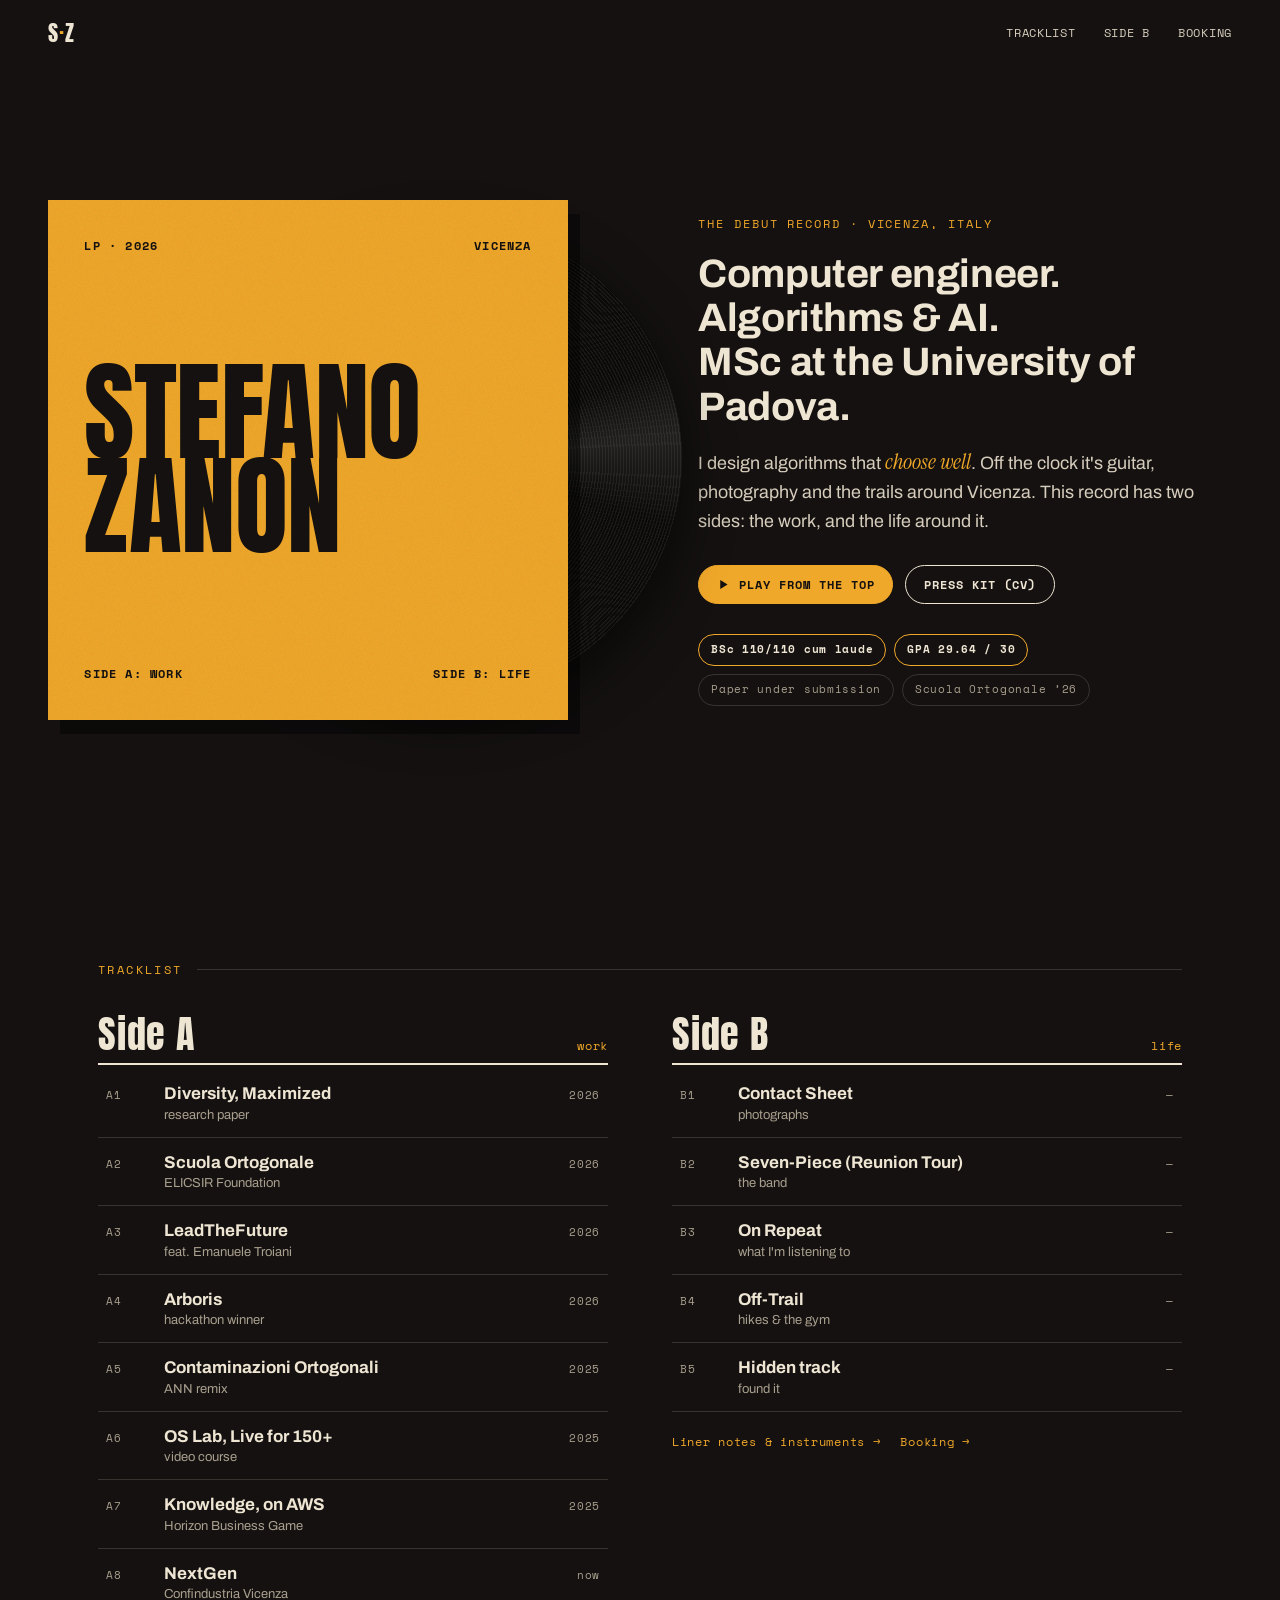
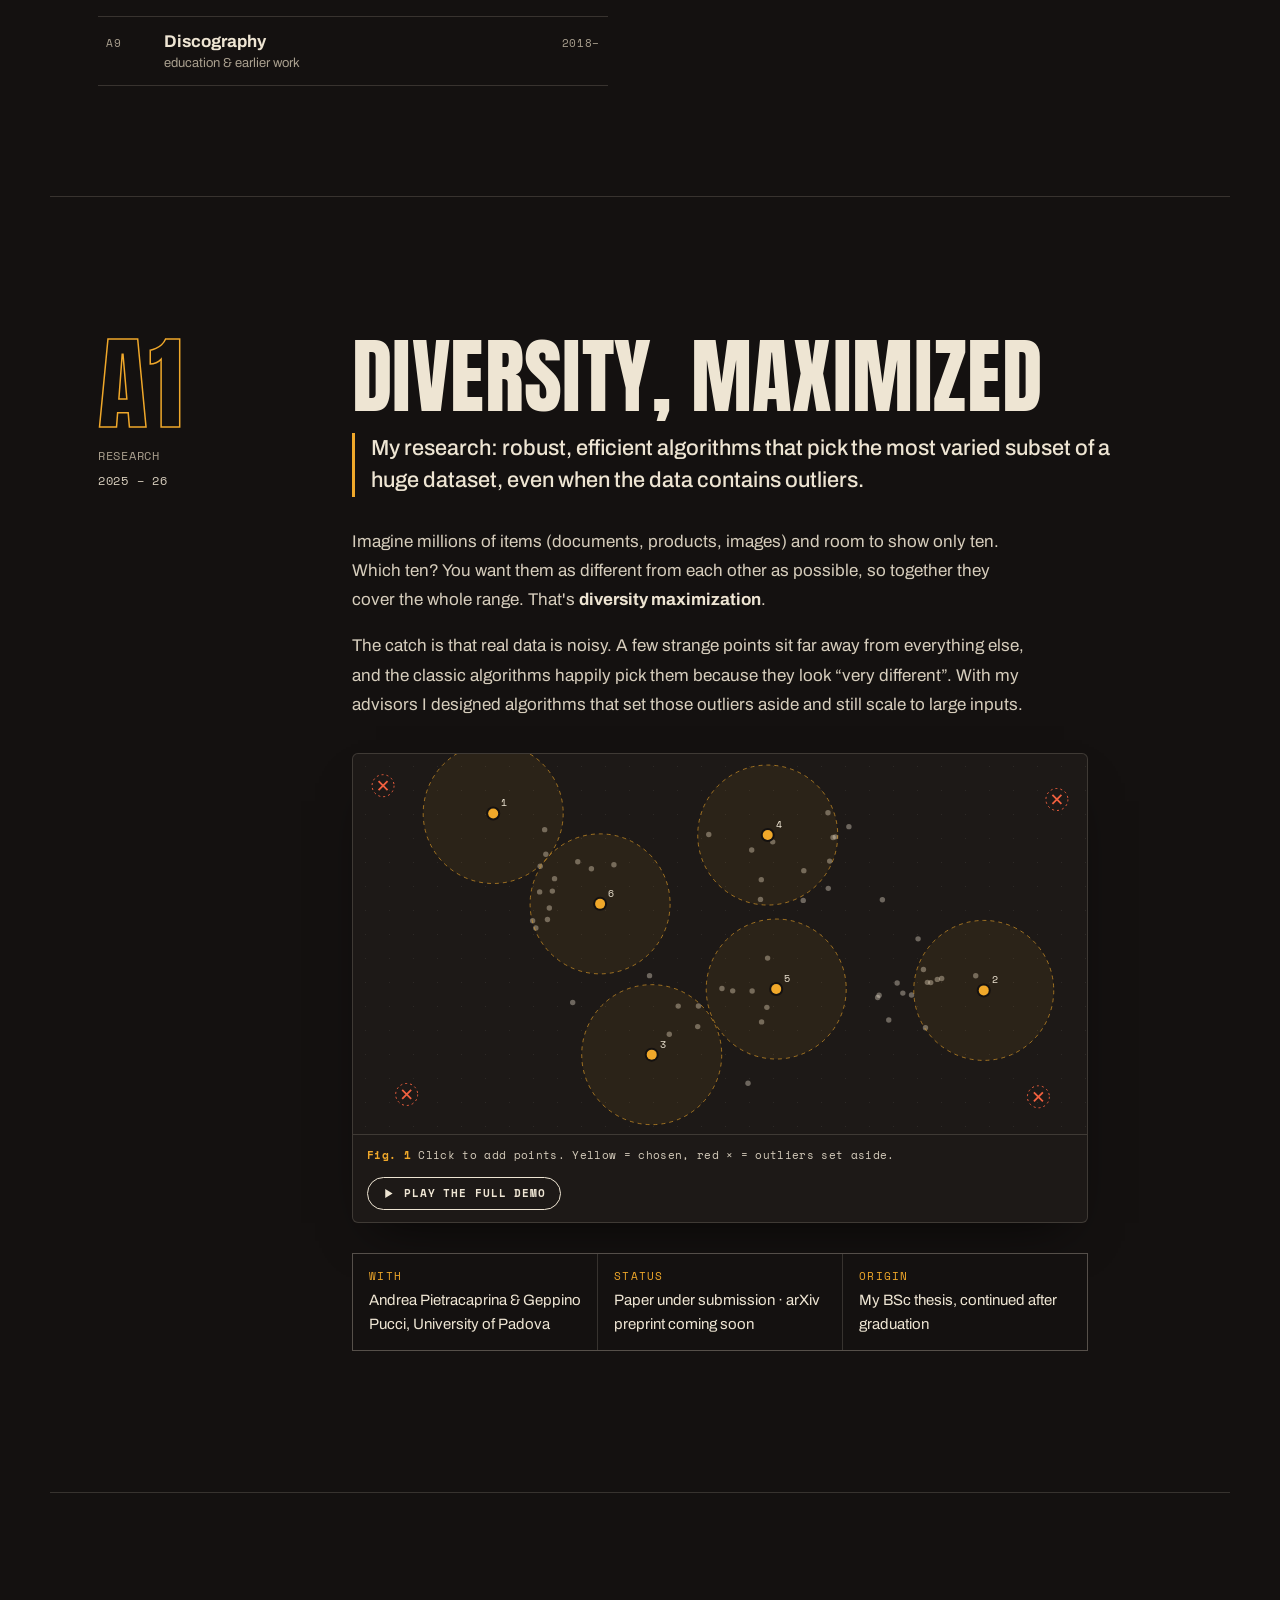
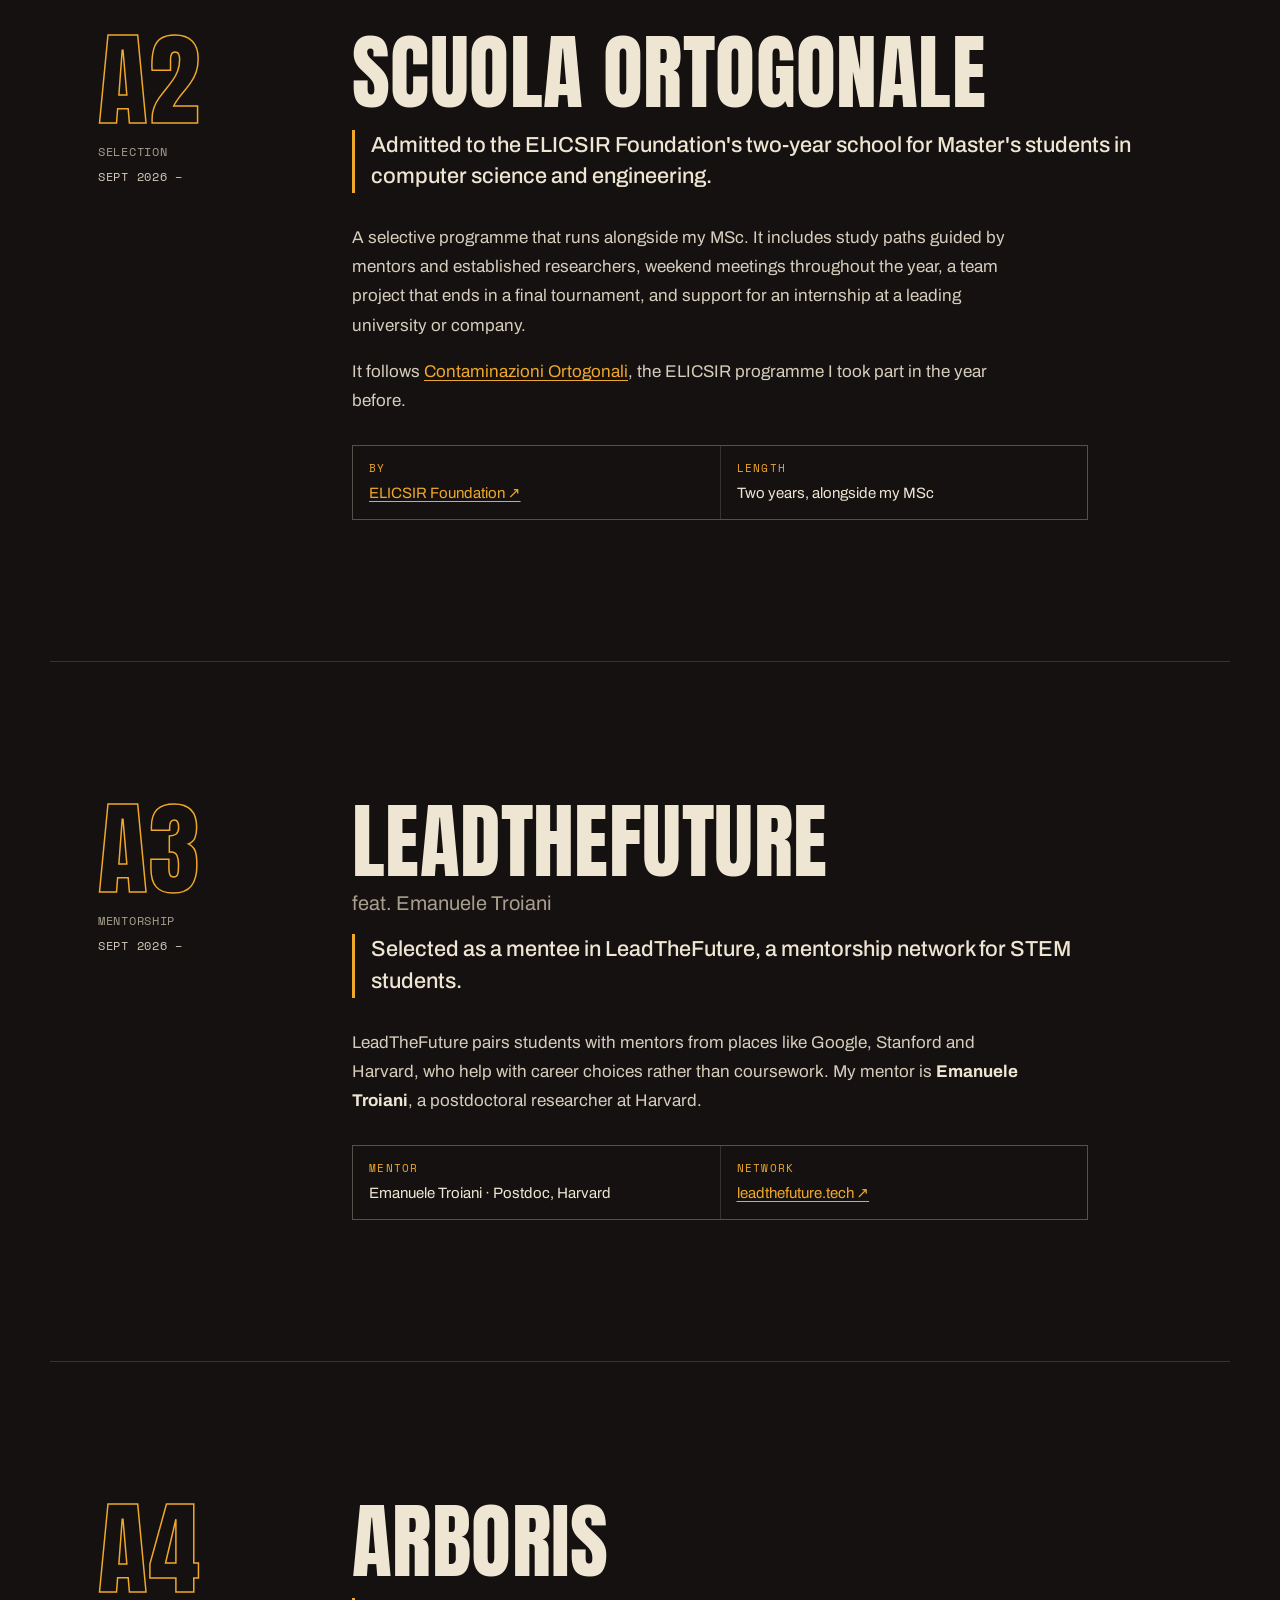
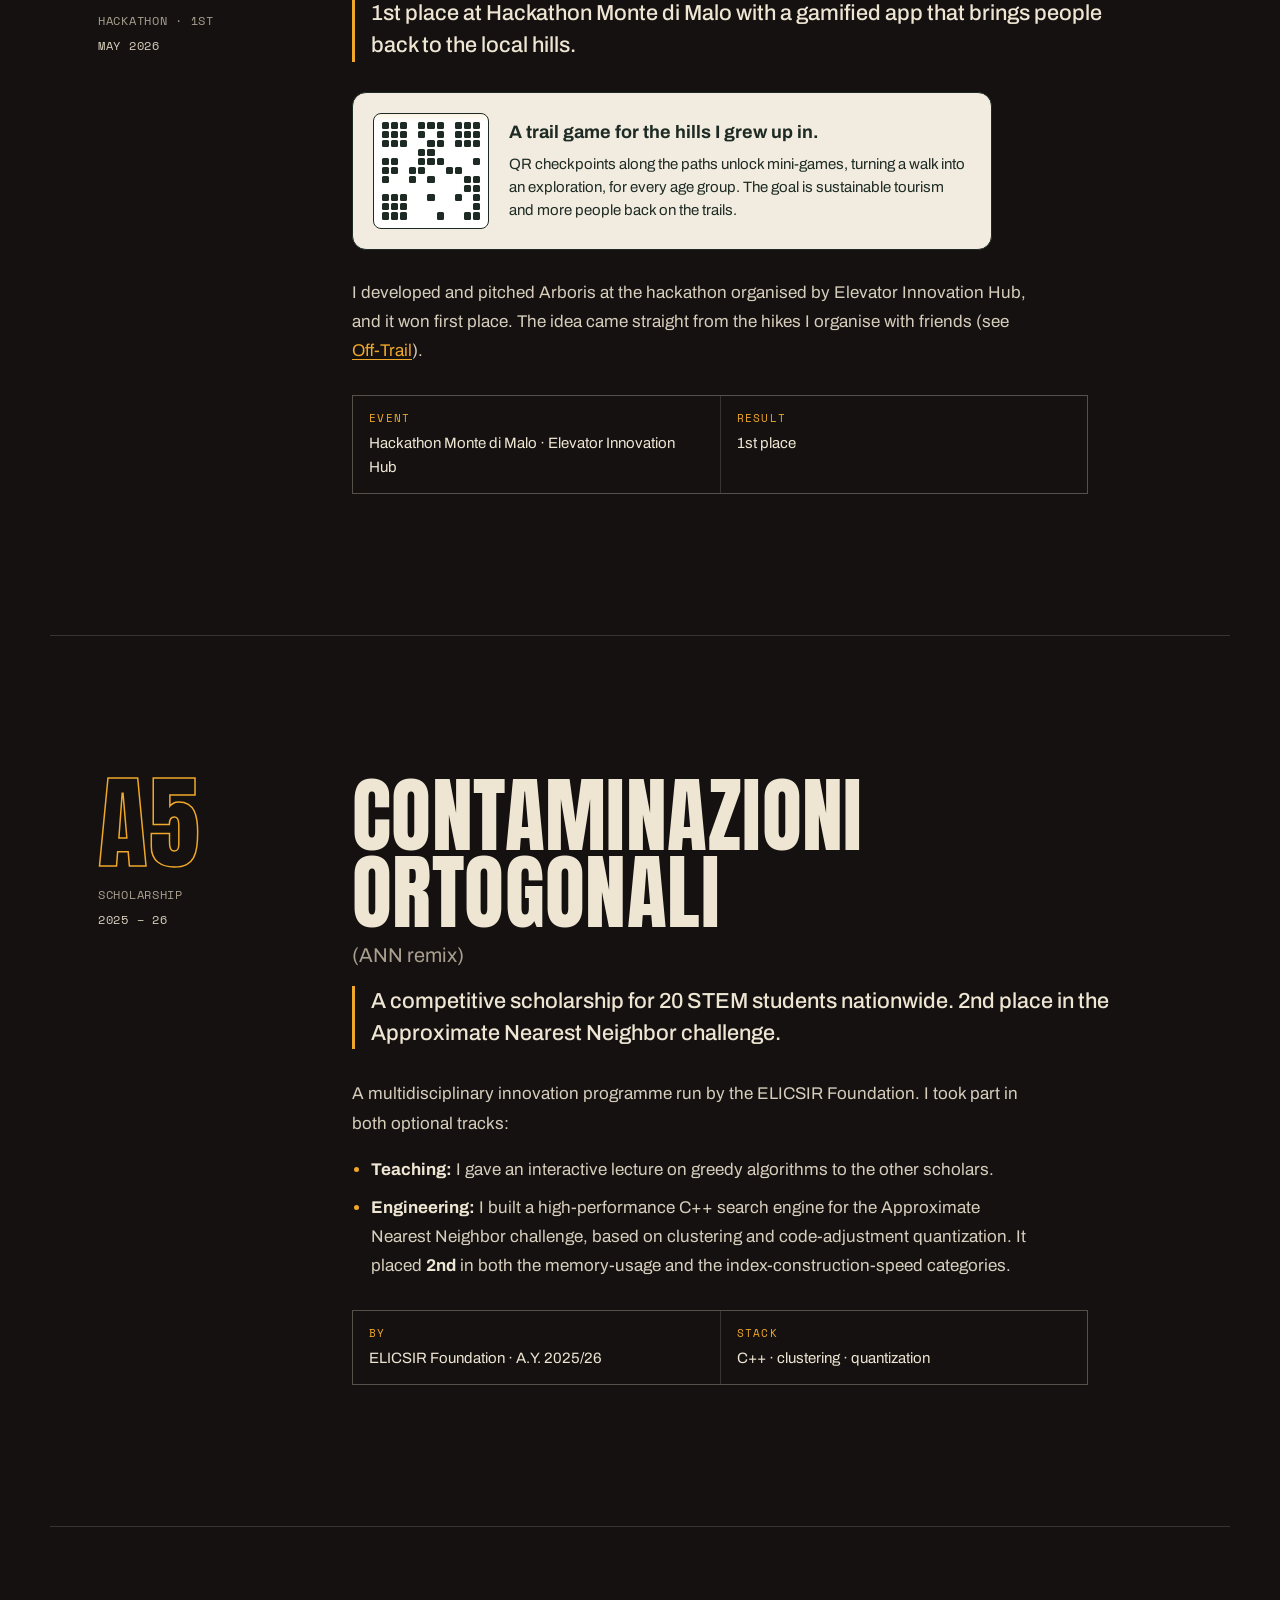
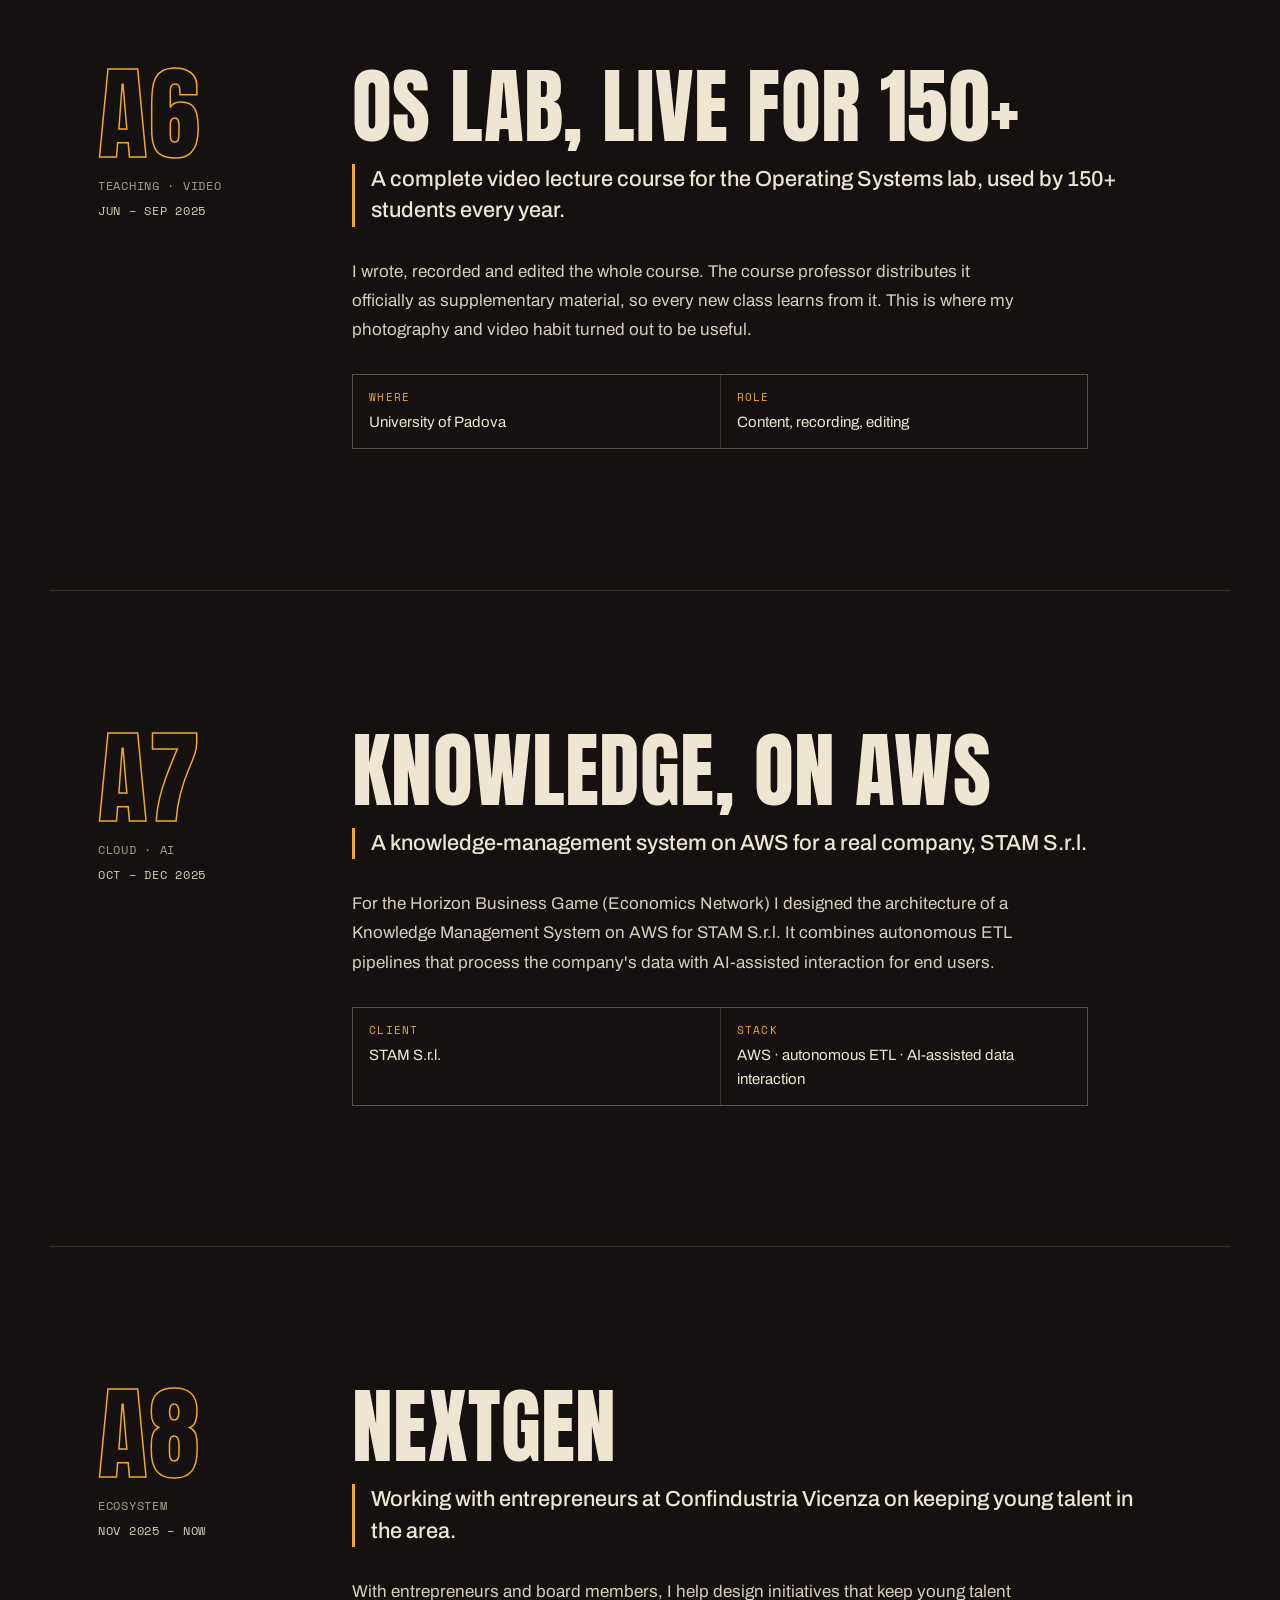
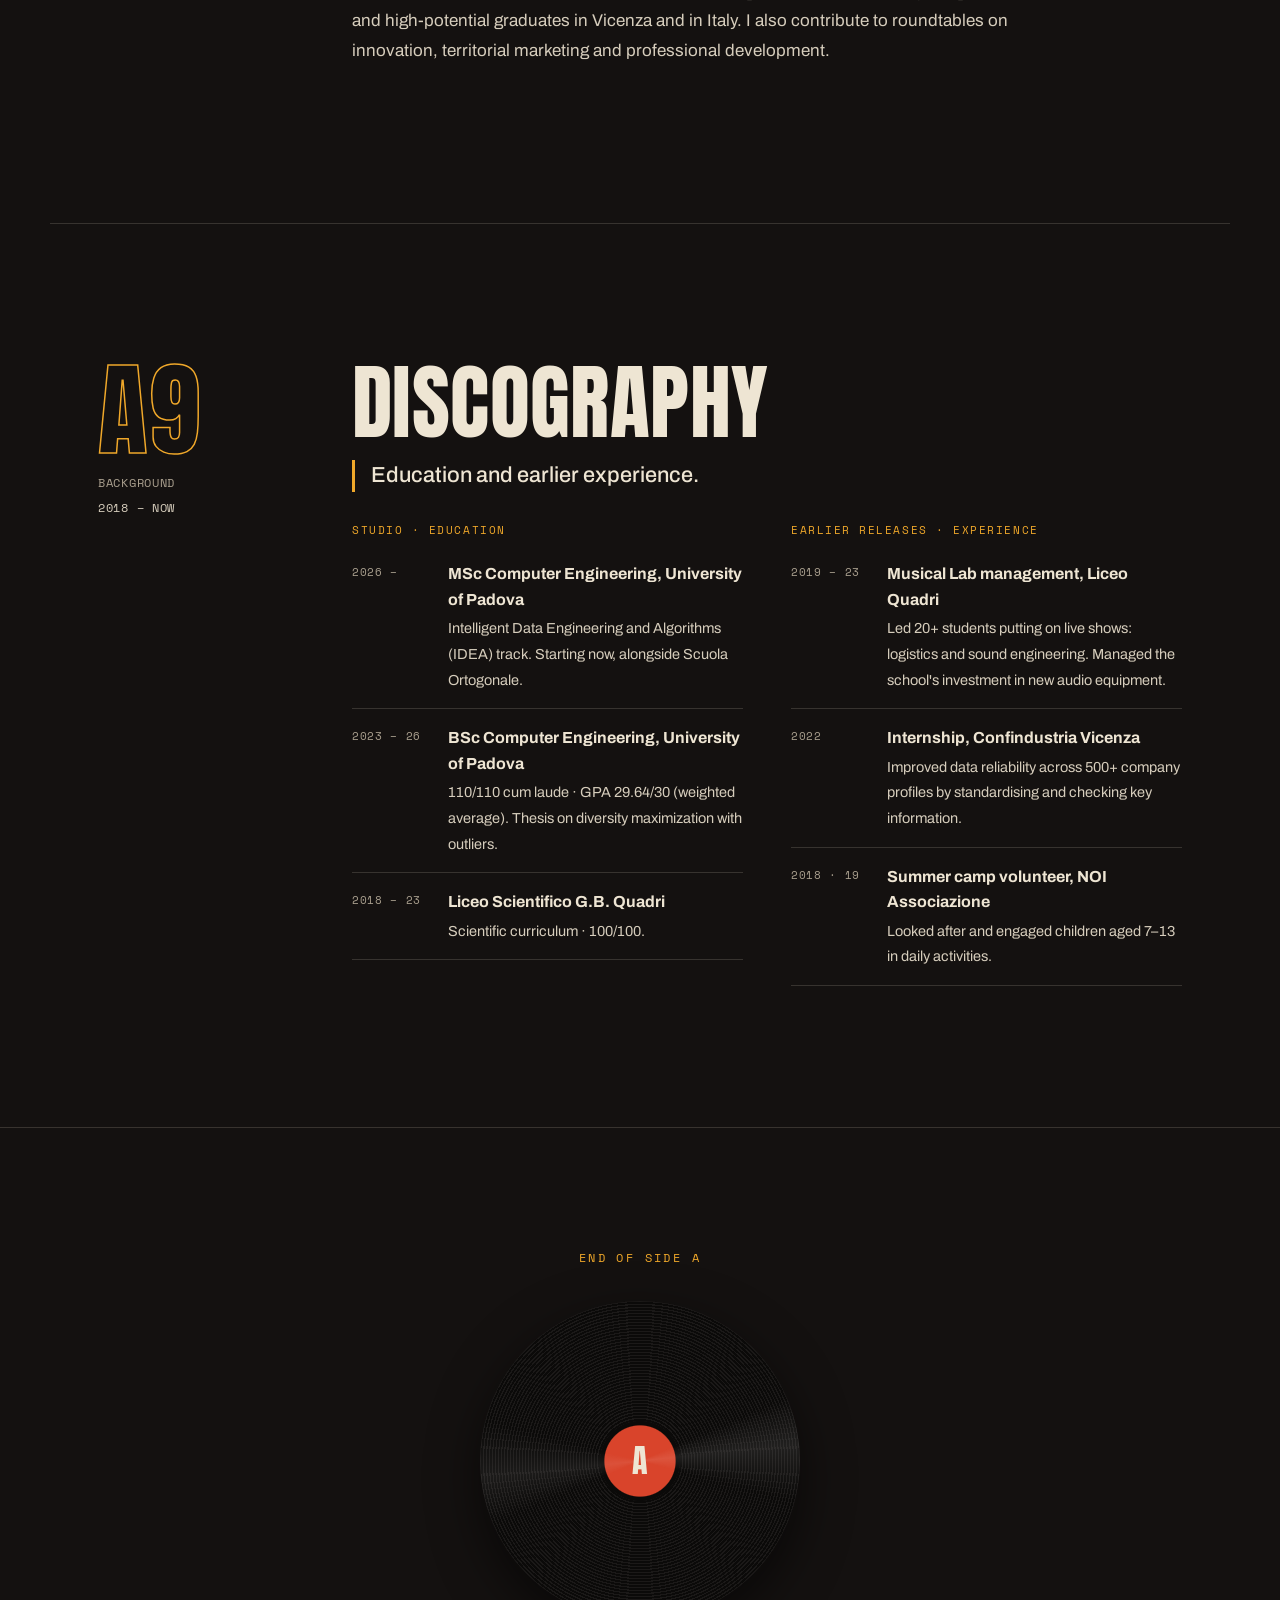
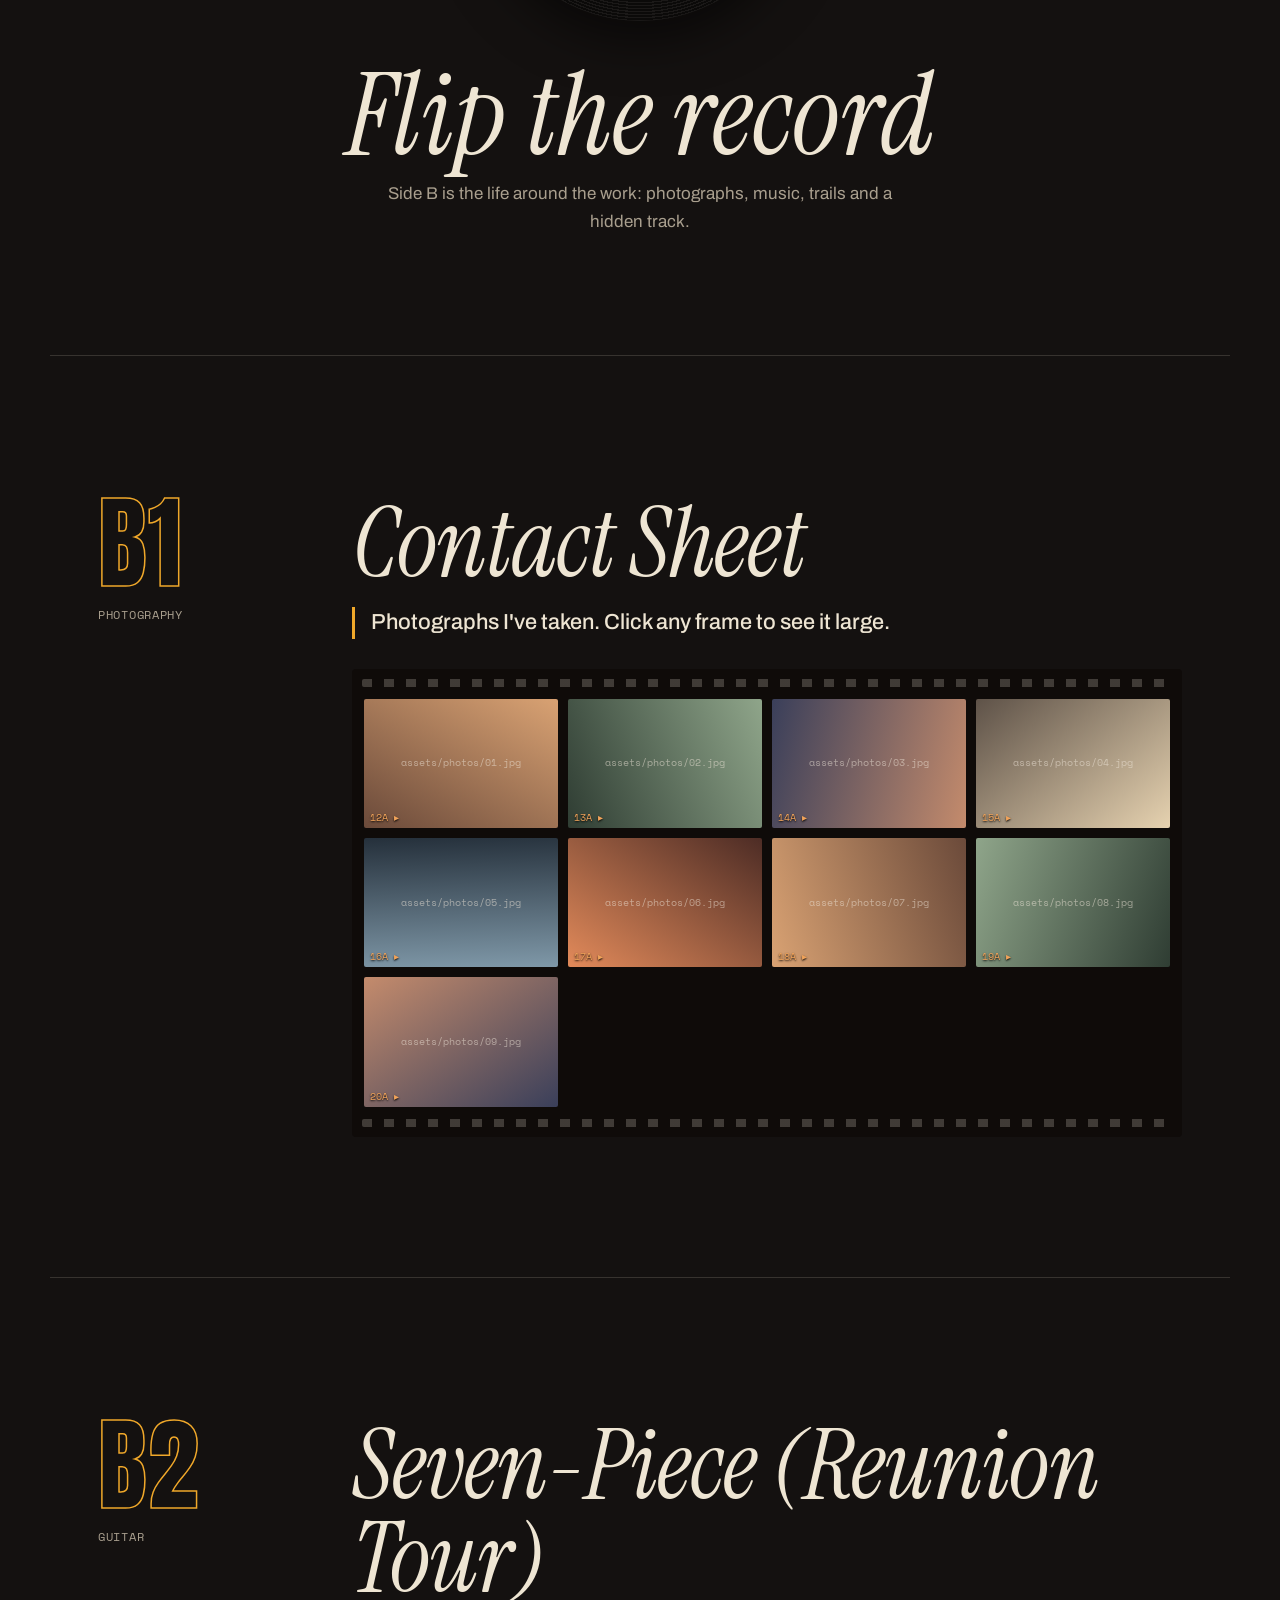
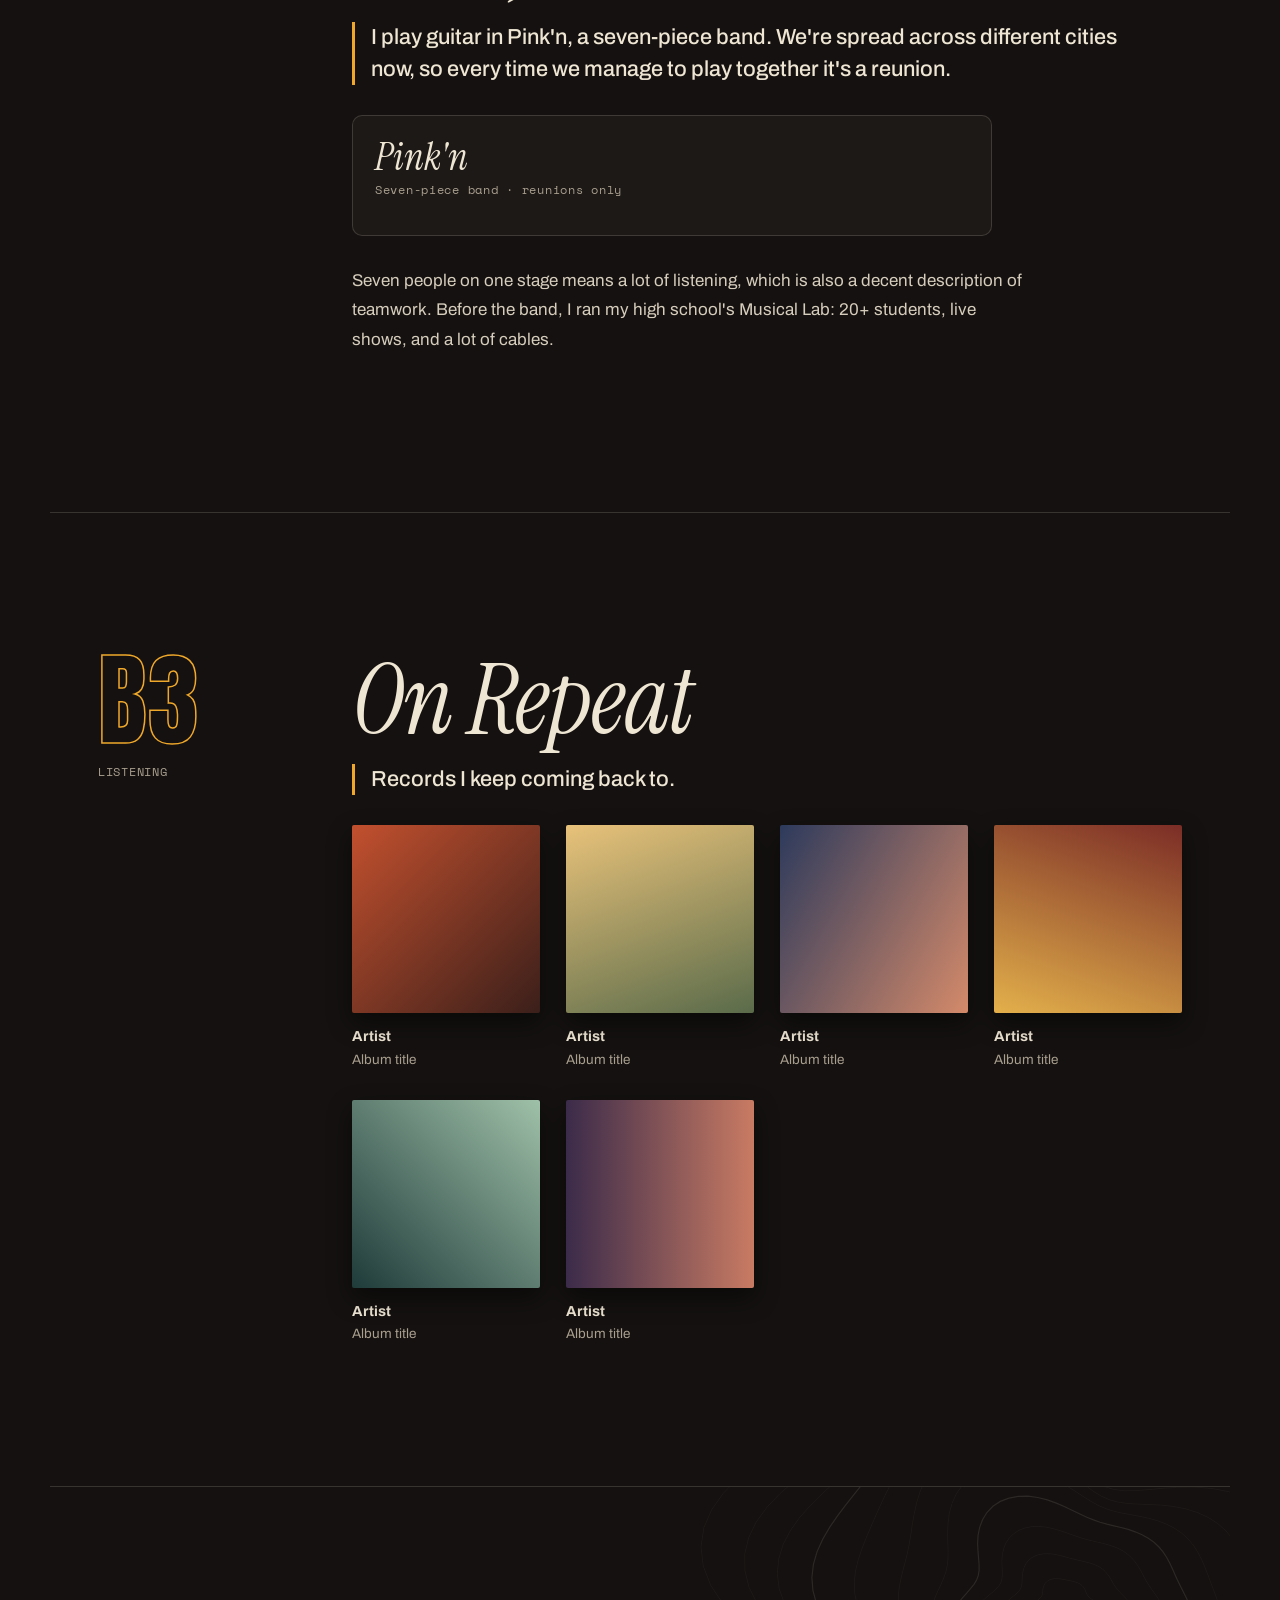
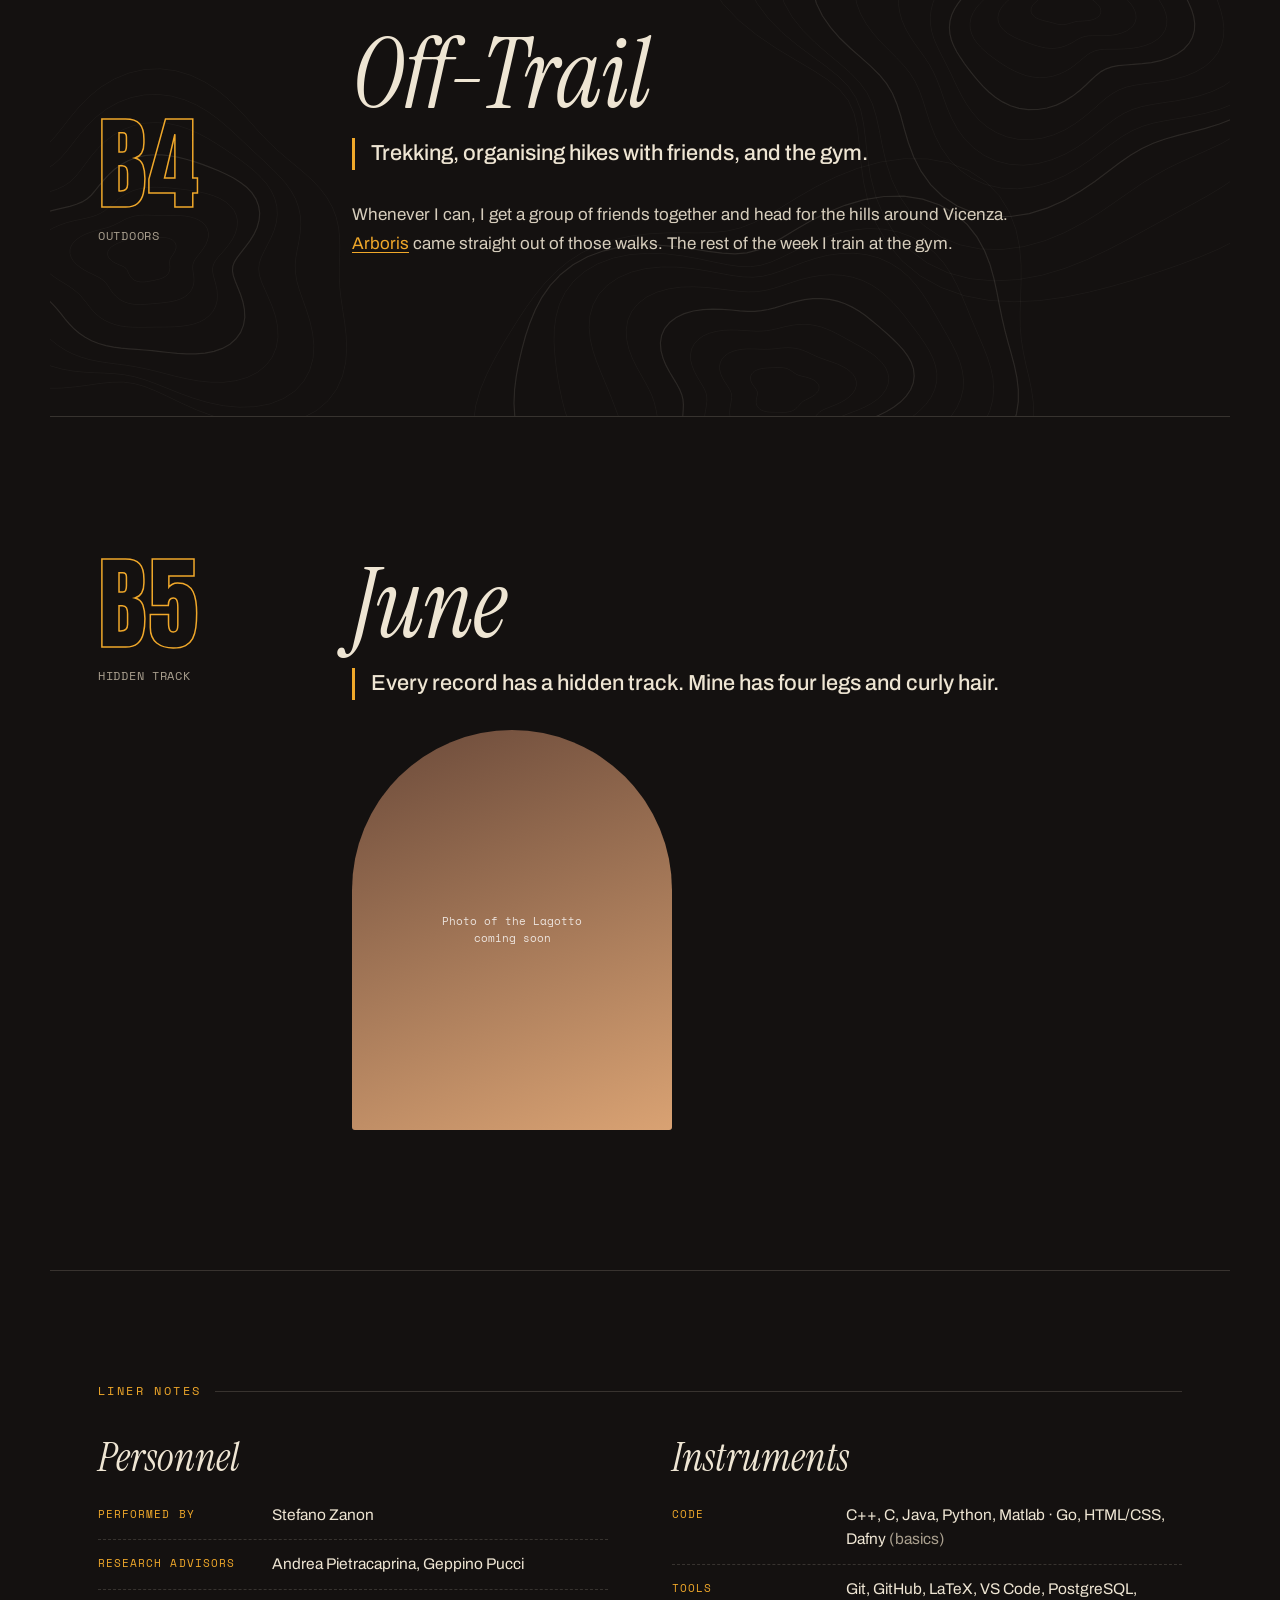
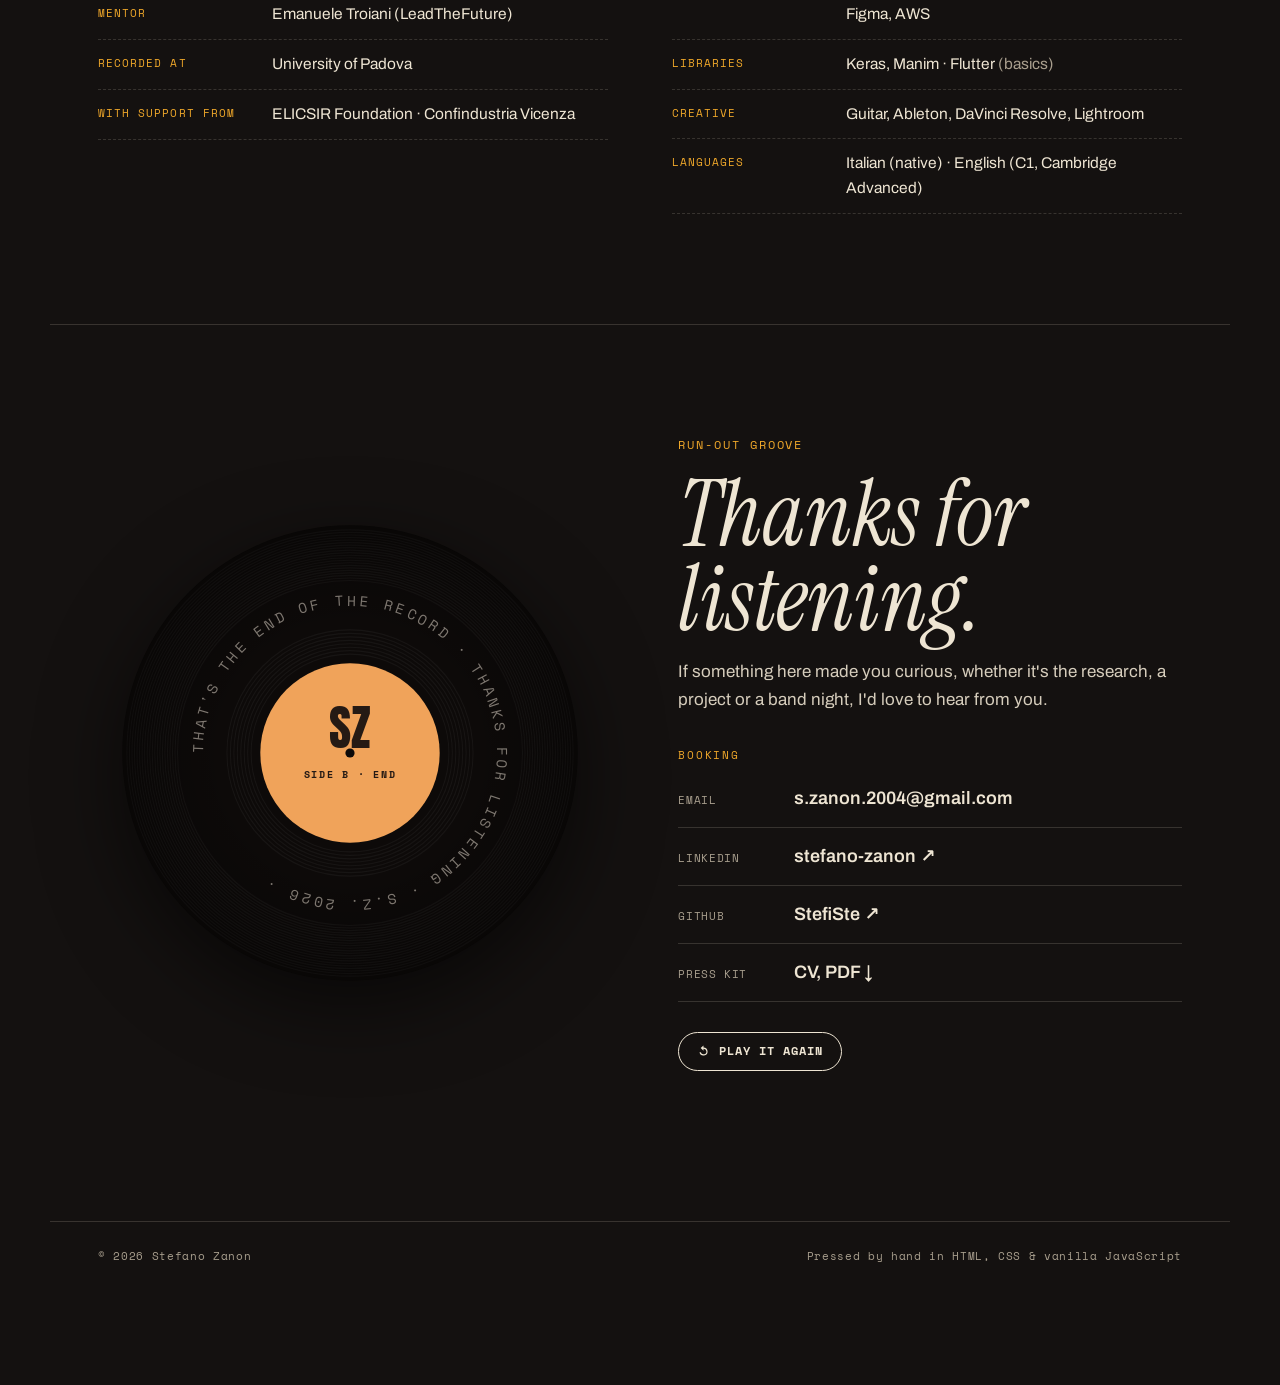
==== index.html @ 6fdcfdf7 "Website v1" ====
<!doctype html>
<html lang="en" class="no-js">
<head>
  <meta charset="utf-8">
  <meta name="viewport" content="width=device-width, initial-scale=1">
  <title>Stefano Zanon — Computer Engineer</title>
  <meta name="description" content="Stefano Zanon: computer engineer working on algorithms and AI at the University of Padova. Research on diversity maximization, Scuola Ortogonale (ELICSIR), LeadTheFuture mentee, hackathon winner. Also: photos, music and trails.">
  <meta name="author" content="Stefano Zanon">
  <meta name="theme-color" content="#141110">
  <meta property="og:type" content="website">
  <meta property="og:title" content="Stefano Zanon — the record">
  <meta property="og:description" content="Computer engineer. Algorithms & AI. Side A is the work, Side B is the life around it.">
  <link rel="icon" href="assets/img/favicon.svg" type="image/svg+xml">
  <link rel="preconnect" href="https://fonts.googleapis.com">
  <link rel="preconnect" href="https://fonts.gstatic.com" crossorigin>
  <link href="https://fonts.googleapis.com/css2?family=Anton&family=Archivo:wght@400;500;600;700&family=Instrument+Serif:ital@0;1&family=Space+Mono:wght@400;700&display=swap" rel="stylesheet">
  <link rel="stylesheet" href="css/style.css">
  <script>document.documentElement.classList.replace('no-js', 'js');</script>
</head>
<body>
  <a class="skip" href="#tracklist">Skip to the tracklist</a>
  <div class="grain" aria-hidden="true"></div>

  <header class="topbar">
    <a class="mark" href="#top" aria-label="Back to the top">S<span>·</span>Z</a>
    <nav class="topbar__nav mono" aria-label="Main">
      <a href="#tracklist">Tracklist</a>
      <a href="#side-b">Side B</a>
      <a href="#booking">Booking</a>
    </nav>
  </header>

  <main id="top">
    <!-- ============ COVER ============ -->
    <section class="cover" aria-labelledby="cover-title">
      <div class="cover__stage">
        <div class="vinyl cover__vinyl" aria-hidden="true">
          <span class="vinyl__label">SZ<small>33⅓ RPM</small></span>
        </div>
        <div class="sleeve">
          <div class="sleeve__row mono"><span>LP · 2026</span><span>Vicenza</span></div>
          <h1 class="sleeve__title" id="cover-title">Stefano<br>Zanon</h1>
          <div class="sleeve__row mono"><span>Side A: Work</span><span>Side B: Life</span></div>
        </div>
      </div>

      <div class="cover__text">
        <p class="kicker mono">The debut record · Vicenza, Italy</p>
        <p class="cover__role">Computer engineer.<br>Algorithms &amp; AI.<br>MSc at the University of Padova.</p>
        <p class="cover__lede">I design algorithms that <em>choose well</em>. Off the clock it's guitar, photography and the trails around Vicenza. This record has two sides: the work, and the life around it.</p>
        <div class="cover__actions">
          <a class="btn btn--primary" href="#tracklist"><svg viewBox="0 0 16 16" aria-hidden="true"><path d="M4 2.5v11l9-5.5z"/></svg>Play from the top</a>
          <a class="btn" href="assets/Stefano_Zanon_CV.pdf" download>Press kit (CV)</a>
        </div>
        <ul class="cover__facts mono" aria-label="Highlights">
          <li class="is-key">BSc 110/110 cum laude</li>
          <li class="is-key">GPA 29.64 / 30</li>
          <li>Paper under submission</li>
          <li>Scuola Ortogonale ’26</li>
        </ul>
      </div>
    </section>

    <!-- ============ TRACKLIST ============ -->
    <section class="tracklist" id="tracklist" aria-labelledby="tracklist-title">
      <h2 class="section-label mono" id="tracklist-title">Tracklist</h2>
      <div class="tracklist__cols">
        <div>
          <div class="side-head"><h3>Side A</h3><span class="mono">work</span></div>
          <ol class="tl">
            <li><a href="#a1"><span class="tl__n mono">A1</span><span class="tl__t">Diversity, Maximized<small>research paper</small></span><span class="tl__y mono">2026</span></a></li>
            <li><a href="#a2"><span class="tl__n mono">A2</span><span class="tl__t">Scuola Ortogonale<small>ELICSIR Foundation</small></span><span class="tl__y mono">2026</span></a></li>
            <li><a href="#a3"><span class="tl__n mono">A3</span><span class="tl__t">LeadTheFuture<small>feat. Emanuele Troiani</small></span><span class="tl__y mono">2026</span></a></li>
            <li><a href="#a4"><span class="tl__n mono">A4</span><span class="tl__t">Arboris<small>hackathon winner</small></span><span class="tl__y mono">2026</span></a></li>
            <li><a href="#a5"><span class="tl__n mono">A5</span><span class="tl__t">Contaminazioni Ortogonali<small>ANN remix</small></span><span class="tl__y mono">2025</span></a></li>
            <li><a href="#a6"><span class="tl__n mono">A6</span><span class="tl__t">OS Lab, Live for 150+<small>video course</small></span><span class="tl__y mono">2025</span></a></li>
            <li><a href="#a7"><span class="tl__n mono">A7</span><span class="tl__t">Knowledge, on AWS<small>Horizon Business Game</small></span><span class="tl__y mono">2025</span></a></li>
            <li><a href="#a8"><span class="tl__n mono">A8</span><span class="tl__t">NextGen<small>Confindustria Vicenza</small></span><span class="tl__y mono">now</span></a></li>
            <li><a href="#a9"><span class="tl__n mono">A9</span><span class="tl__t">Discography<small>education &amp; earlier work</small></span><span class="tl__y mono">2018–</span></a></li>
          </ol>
        </div>
        <div>
          <div class="side-head"><h3>Side B</h3><span class="mono">life</span></div>
          <ol class="tl">
            <li><a href="#b1"><span class="tl__n mono">B1</span><span class="tl__t">Contact Sheet<small>photographs</small></span><span class="tl__y mono">—</span></a></li>
            <li><a href="#b2"><span class="tl__n mono">B2</span><span class="tl__t">Seven-Piece (Reunion Tour)<small>the band</small></span><span class="tl__y mono">—</span></a></li>
            <li><a href="#b3"><span class="tl__n mono">B3</span><span class="tl__t">On Repeat<small>what I'm listening to</small></span><span class="tl__y mono">—</span></a></li>
            <li><a href="#b4"><span class="tl__n mono">B4</span><span class="tl__t">Off-Trail<small>hikes &amp; the gym</small></span><span class="tl__y mono">—</span></a></li>
            <li><a href="#b5"><span class="tl__n mono">B5</span><span class="tl__t">Hidden track<small>???</small></span><span class="tl__y mono">—</span></a></li>
          </ol>
          <div class="tl__extra">
            <a href="#credits" class="mono">Liner notes &amp; instruments →</a>
            <a href="#booking" class="mono">Booking →</a>
          </div>
        </div>
      </div>
    </section>

    <!-- ============ SIDE A ============ -->
    <div class="side side--a" id="side-a">

      <section class="track" id="a1" data-track="A1" data-title="Diversity, Maximized" aria-labelledby="a1-t">
        <div class="track__meta">
          <span class="track__no" aria-hidden="true">A1</span>
          <span class="mono">Research</span>
          <span class="mono track__year">2025 – 26</span>
        </div>
        <div class="track__body">
          <h2 class="track__title" id="a1-t">Diversity, Maximized</h2>
          <p class="track__plain">My research: robust, efficient algorithms that pick the most varied subset of a huge dataset, even when the data contains outliers.</p>
          <div class="prose">
            <p>Imagine millions of items (documents, products, images) and room to show only ten. Which ten? You want them as different from each other as possible, so together they cover the whole range. That's <strong>diversity maximization</strong>.</p>
            <p>The catch is that real data is noisy. A few strange points sit far away from everything else, and the classic algorithms happily pick them because they look “very different”. With my advisors I designed algorithms that set those outliers aside and still scale to large inputs.</p>
          </div>

          <figure class="insert">
            <div class="insert__canvas" id="miniDemo" role="img" aria-label="Interactive demo: points on a plane. The algorithm highlights the most diverse points and marks outliers."></div>
            <figcaption class="insert__cap mono">
              <span><b>Fig. 1</b> Click to add points. Yellow = chosen, red × = outliers set aside.</span>
              <button class="btn btn--small" type="button" data-open-demo><svg viewBox="0 0 16 16" aria-hidden="true"><path d="M4 2.5v11l9-5.5z"/></svg>Play the full demo</button>
            </figcaption>
          </figure>

          <dl class="facts">
            <div><dt class="mono">With</dt><dd>Andrea Pietracaprina &amp; Geppino Pucci, University of Padova</dd></div>
            <div><dt class="mono">Status</dt><dd>Paper under submission · arXiv preprint coming soon</dd></div>
            <div><dt class="mono">Origin</dt><dd>My BSc thesis, continued after graduation</dd></div>
          </dl>
        </div>
      </section>

      <section class="track" id="a2" data-track="A2" data-title="Scuola Ortogonale" aria-labelledby="a2-t">
        <div class="track__meta">
          <span class="track__no" aria-hidden="true">A2</span>
          <span class="mono">Selection</span>
          <span class="mono track__year">Sept 2026 –</span>
        </div>
        <div class="track__body">
          <h2 class="track__title" id="a2-t">Scuola Ortogonale</h2>
          <p class="track__plain">Admitted to the ELICSIR Foundation's two-year school for Master's students in computer science and engineering.</p>
          <div class="prose">
            <p>A selective programme that runs alongside my MSc. It includes study paths guided by mentors and established researchers, weekend meetings throughout the year, a team project that ends in a final tournament, and support for an internship at a leading university or company.</p>
            <p>It follows <a href="#a5">Contaminazioni Ortogonali</a>, the ELICSIR programme I took part in the year before.</p>
          </div>
          <dl class="facts">
            <div><dt class="mono">By</dt><dd><a href="https://www.elicsir.it/en/orthogonal-school" target="_blank" rel="noopener">ELICSIR Foundation ↗</a></dd></div>
            <div><dt class="mono">Length</dt><dd>Two years, alongside my MSc</dd></div>
          </dl>
        </div>
      </section>

      <section class="track" id="a3" data-track="A3" data-title="LeadTheFuture" aria-labelledby="a3-t">
        <div class="track__meta">
          <span class="track__no" aria-hidden="true">A3</span>
          <span class="mono">Mentorship</span>
          <span class="mono track__year">Sept 2026 –</span>
        </div>
        <div class="track__body">
          <h2 class="track__title" id="a3-t">LeadTheFuture <span class="feat">feat. Emanuele Troiani</span></h2>
          <p class="track__plain">Selected as a mentee in LeadTheFuture, a mentorship network for STEM students.</p>
          <div class="prose">
            <p>LeadTheFuture pairs students with mentors from places like Google, Stanford and Harvard, who help with career choices rather than coursework. My mentor is <strong>Emanuele Troiani</strong>, a postdoctoral researcher at Harvard.</p>
          </div>
          <dl class="facts">
            <div><dt class="mono">Mentor</dt><dd>Emanuele Troiani · Postdoc, Harvard</dd></div>
            <div><dt class="mono">Network</dt><dd><a href="https://leadthefuture.tech" target="_blank" rel="noopener">leadthefuture.tech ↗</a></dd></div>
          </dl>
        </div>
      </section>

      <section class="track" id="a4" data-track="A4" data-title="Arboris" aria-labelledby="a4-t">
        <div class="track__meta">
          <span class="track__no" aria-hidden="true">A4</span>
          <span class="mono">Hackathon · 1st</span>
          <span class="mono track__year">May 2026</span>
        </div>
        <div class="track__body">
          <h2 class="track__title" id="a4-t">Arboris</h2>
          <p class="track__plain">1st place at Hackathon Monte di Malo with a gamified app that brings people back to the local hills.</p>
          <div class="card card--arboris">
            <div class="qr" id="arborisQR" aria-hidden="true"></div>
            <div>
              <p class="card__lead">A trail game for the hills I grew up in.</p>
              <p>QR checkpoints along the paths unlock mini-games, turning a walk into an exploration, for every age group. The goal is sustainable tourism and more people back on the trails.</p>
            </div>
          </div>
          <div class="prose">
            <p>I developed and pitched Arboris at the hackathon organised by Elevator Innovation Hub, and it won first place. The idea came straight from the hikes I organise with friends (see <a href="#b4">Off-Trail</a>).</p>
          </div>
          <dl class="facts">
            <div><dt class="mono">Event</dt><dd>Hackathon Monte di Malo · Elevator Innovation Hub</dd></div>
            <div><dt class="mono">Result</dt><dd>1st place</dd></div>
          </dl>
        </div>
      </section>

      <section class="track" id="a5" data-track="A5" data-title="Contaminazioni Ortogonali" aria-labelledby="a5-t">
        <div class="track__meta">
          <span class="track__no" aria-hidden="true">A5</span>
          <span class="mono">Scholarship</span>
          <span class="mono track__year">2025 – 26</span>
        </div>
        <div class="track__body">
          <h2 class="track__title" id="a5-t">Contaminazioni Ortogonali <span class="feat">(ANN remix)</span></h2>
          <p class="track__plain">A competitive scholarship for 20 STEM students nationwide. 2nd place in the Approximate Nearest Neighbor challenge.</p>
          <div class="prose">
            <p>A multidisciplinary innovation programme run by the ELICSIR Foundation. I took part in both optional tracks:</p>
            <ul>
              <li><strong>Teaching:</strong> I gave an interactive lecture on greedy algorithms to the other scholars.</li>
              <li><strong>Engineering:</strong> I built a high-performance C++ search engine for the Approximate Nearest Neighbor challenge, based on clustering and code-adjustment quantization. It placed <strong>2nd</strong> in both the memory-usage and the index-construction-speed categories.</li>
            </ul>
          </div>
          <dl class="facts">
            <div><dt class="mono">By</dt><dd>ELICSIR Foundation · A.Y. 2025/26</dd></div>
            <div><dt class="mono">Stack</dt><dd>C++ · clustering · quantization</dd></div>
          </dl>
        </div>
      </section>

      <section class="track" id="a6" data-track="A6" data-title="OS Lab, Live for 150+" aria-labelledby="a6-t">
        <div class="track__meta">
          <span class="track__no" aria-hidden="true">A6</span>
          <span class="mono">Teaching · Video</span>
          <span class="mono track__year">Jun – Sep 2025</span>
        </div>
        <div class="track__body">
          <h2 class="track__title" id="a6-t">OS Lab, Live for 150+</h2>
          <p class="track__plain">A complete video lecture course for the Operating Systems lab, used by 150+ students every year.</p>
          <div class="prose">
            <p>I wrote, recorded and edited the whole course. The course professor distributes it officially as supplementary material, so every new class learns from it. This is where my photography and video habit turned out to be useful.</p>
          </div>
          <dl class="facts">
            <div><dt class="mono">Where</dt><dd>University of Padova</dd></div>
            <div><dt class="mono">Role</dt><dd>Content, recording, editing</dd></div>
          </dl>
        </div>
      </section>

      <section class="track" id="a7" data-track="A7" data-title="Knowledge, on AWS" aria-labelledby="a7-t">
        <div class="track__meta">
          <span class="track__no" aria-hidden="true">A7</span>
          <span class="mono">Cloud · AI</span>
          <span class="mono track__year">Oct – Dec 2025</span>
        </div>
        <div class="track__body">
          <h2 class="track__title" id="a7-t">Knowledge, on AWS</h2>
          <p class="track__plain">A knowledge-management system on AWS for a real company, STAM S.r.l.</p>
          <div class="prose">
            <p>For the Horizon Business Game (Economics Network) I designed the architecture of a Knowledge Management System on AWS for STAM S.r.l. It combines autonomous ETL pipelines that process the company's data with AI-assisted interaction for end users.</p>
          </div>
          <dl class="facts">
            <div><dt class="mono">Client</dt><dd>STAM S.r.l.</dd></div>
            <div><dt class="mono">Stack</dt><dd>AWS · autonomous ETL · AI-assisted data interaction</dd></div>
          </dl>
        </div>
      </section>

      <section class="track" id="a8" data-track="A8" data-title="NextGen" aria-labelledby="a8-t">
        <div class="track__meta">
          <span class="track__no" aria-hidden="true">A8</span>
          <span class="mono">Ecosystem</span>
          <span class="mono track__year">Nov 2025 – now</span>
        </div>
        <div class="track__body">
          <h2 class="track__title" id="a8-t">NextGen</h2>
          <p class="track__plain">Working with entrepreneurs at Confindustria Vicenza on keeping young talent in the area.</p>
          <div class="prose">
            <p>With entrepreneurs and board members, I help design initiatives that keep young talent and high-potential graduates in Vicenza and in Italy. I also contribute to roundtables on innovation, territorial marketing and professional development.</p>
          </div>
        </div>
      </section>

      <section class="track track--discography" id="a9" data-track="A9" data-title="Discography" aria-labelledby="a9-t">
        <div class="track__meta">
          <span class="track__no" aria-hidden="true">A9</span>
          <span class="mono">Background</span>
          <span class="mono track__year">2018 – now</span>
        </div>
        <div class="track__body">
          <h2 class="track__title" id="a9-t">Discography</h2>
          <p class="track__plain">Education and earlier experience.</p>
          <div class="disco">
            <div>
              <h3 class="disco__head mono">Studio · Education</h3>
              <ul class="releases">
                <li><span class="mono">2026 –</span><div><strong>MSc Computer Engineering, University of Padova</strong><span>Intelligent Data Engineering and Algorithms (IDEA) track. Starting now, alongside Scuola Ortogonale.</span></div></li>
                <li><span class="mono">2023 – 26</span><div><strong>BSc Computer Engineering, University of Padova</strong><span>110/110 cum laude · GPA 29.64/30 (weighted average). Thesis on diversity maximization with outliers.</span></div></li>
                <li><span class="mono">2018 – 23</span><div><strong>Liceo Scientifico G.B. Quadri</strong><span>Scientific curriculum · 100/100.</span></div></li>
              </ul>
            </div>
            <div>
              <h3 class="disco__head mono">Earlier releases · Experience</h3>
              <ul class="releases">
                <li><span class="mono">2019 – 23</span><div><strong>Musical Lab management, Liceo Quadri</strong><span>Led 20+ students putting on live shows: logistics and sound engineering. Managed the school's investment in new audio equipment.</span></div></li>
                <li><span class="mono">2022</span><div><strong>Internship, Confindustria Vicenza</strong><span>Improved data reliability across 500+ company profiles by standardising and checking key information.</span></div></li>
                <li><span class="mono">2018 · 19</span><div><strong>Summer camp volunteer, NOI Associazione</strong><span>Looked after and engaged children aged 7–13 in daily activities.</span></div></li>
              </ul>
            </div>
          </div>
        </div>
      </section>
    </div>

    <!-- ============ FLIP ============ -->
    <section class="flip" id="flip" aria-label="End of Side A, flip the record">
      <p class="mono flip__kicker">End of Side A</p>
      <div class="flip__disc" aria-hidden="true">
        <div class="flip__card" id="flipCard">
          <div class="vinyl flip__face flip__face--a"><span class="vinyl__label">A</span></div>
          <div class="vinyl flip__face flip__face--b"><span class="vinyl__label">B</span></div>
        </div>
      </div>
      <h2 class="flip__title">Flip the record</h2>
      <p class="flip__sub">Side B is the life around the work: photographs, music, trails and a hidden track.</p>
    </section>

    <!-- ============ SIDE B ============ -->
    <div class="side side--b" id="side-b">

      <section class="track track--b" id="b1" data-track="B1" data-title="Contact Sheet" aria-labelledby="b1-t">
        <div class="track__meta">
          <span class="track__no" aria-hidden="true">B1</span>
          <span class="mono">Photography</span>
        </div>
        <div class="track__body">
          <h2 class="track__title track__title--b" id="b1-t">Contact Sheet</h2>
          <p class="track__plain">Photographs I've taken. Click any frame to see it large.</p>
          <div class="sheet" id="contactSheet"></div>
        </div>
      </section>

      <section class="track track--b" id="b2" data-track="B2" data-title="Seven-Piece (Reunion Tour)" aria-labelledby="b2-t">
        <div class="track__meta">
          <span class="track__no" aria-hidden="true">B2</span>
          <span class="mono">Guitar</span>
        </div>
        <div class="track__body">
          <h2 class="track__title track__title--b" id="b2-t">Seven-Piece (Reunion Tour)</h2>
          <p class="track__plain">I play guitar in Pink'n, a seven-piece band. We're spread across different cities now, so every time we manage to play together it's a reunion.</p>
          <div class="band" id="band"></div>
          <div class="prose">
            <p>Seven people on one stage means a lot of listening, which is also a decent description of teamwork. Before the band, I ran my high school's Musical Lab: 20+ students, live shows, and a lot of cables.</p>
          </div>
        </div>
      </section>

      <section class="track track--b" id="b3" data-track="B3" data-title="On Repeat" aria-labelledby="b3-t">
        <div class="track__meta">
          <span class="track__no" aria-hidden="true">B3</span>
          <span class="mono">Listening</span>
        </div>
        <div class="track__body">
          <h2 class="track__title track__title--b" id="b3-t">On Repeat</h2>
          <p class="track__plain">Records I keep coming back to.</p>
          <ul class="crate" id="crate"></ul>
        </div>
      </section>

      <section class="track track--b track--trail" id="b4" data-track="B4" data-title="Off-Trail" aria-labelledby="b4-t">
        <svg class="topo" id="topo" aria-hidden="true"></svg>
        <div class="track__meta">
          <span class="track__no" aria-hidden="true">B4</span>
          <span class="mono">Outdoors</span>
        </div>
        <div class="track__body">
          <h2 class="track__title track__title--b" id="b4-t">Off-Trail</h2>
          <p class="track__plain">Trekking, organising hikes with friends, and the gym.</p>
          <div class="prose">
            <p>Whenever I can, I get a group of friends together and head for the hills around Vicenza. <a href="#a4">Arboris</a> came straight out of those walks. The rest of the week I train at the gym.</p>
          </div>
          <div class="trails" id="trails"></div>
        </div>
      </section>

      <section class="track track--b track--hidden" id="b5" data-track="B5" data-title="Hidden track" aria-labelledby="b5-t">
        <div class="track__meta">
          <span class="track__no" aria-hidden="true">B5</span>
          <span class="mono">Hidden track</span>
        </div>
        <div class="track__body">
          <h2 class="track__title track__title--b" id="b5-t">Lagotto</h2>
          <p class="track__plain">Every record has a hidden track. Mine has four legs and curly hair.</p>
          <div class="dog" id="dog"></div>
        </div>
      </section>

      <!-- ============ CREDITS ============ -->
      <section class="credits" id="credits" data-track="LN" data-title="Liner notes" aria-labelledby="credits-t">
        <h2 class="section-label mono" id="credits-t">Liner notes</h2>
        <div class="credits__grid">
          <div>
            <h3 class="credits__head">Personnel</h3>
            <dl class="credits__list">
              <div><dt class="mono">Performed by</dt><dd>Stefano Zanon</dd></div>
              <div><dt class="mono">Research advisors</dt><dd>Andrea Pietracaprina, Geppino Pucci</dd></div>
              <div><dt class="mono">Mentor</dt><dd>Emanuele Troiani (LeadTheFuture)</dd></div>
              <div><dt class="mono">Recorded at</dt><dd>University of Padova</dd></div>
              <div><dt class="mono">With support from</dt><dd>ELICSIR Foundation · Confindustria Vicenza</dd></div>
            </dl>
          </div>
          <div>
            <h3 class="credits__head">Instruments</h3>
            <dl class="credits__list">
              <div><dt class="mono">Code</dt><dd>C++, C, Java, Python, Matlab · Go, HTML/CSS, Dafny <span class="dim">(basics)</span></dd></div>
              <div><dt class="mono">Tools</dt><dd>Git, GitHub, LaTeX, VS Code, PostgreSQL, Figma, AWS</dd></div>
              <div><dt class="mono">Libraries</dt><dd>Keras, Manim · Flutter <span class="dim">(basics)</span></dd></div>
              <div><dt class="mono">Creative</dt><dd>Guitar, Ableton, DaVinci Resolve, Lightroom</dd></div>
              <div><dt class="mono">Languages</dt><dd>Italian (native) · English (C1, Cambridge Advanced)</dd></div>
            </dl>
          </div>
        </div>
      </section>

      <!-- ============ RUN-OUT ============ -->
      <section class="runout" id="booking" data-track="◦" data-title="Run-out groove" aria-labelledby="booking-t">
        <div class="runout__disc" aria-hidden="true">
          <svg viewBox="0 0 400 400" class="runout__svg" id="runoutSvg">
            <defs>
              <path id="etchPath" d="M200,200 m-128,0 a128,128 0 1,1 256,0 a128,128 0 1,1 -256,0"/>
              <radialGradient id="runoutSheen" cx="50%" cy="50%" r="50%">
                <stop offset="0.55" stop-color="#000" stop-opacity="0"/>
                <stop offset="1" stop-color="#000" stop-opacity=".35"/>
              </radialGradient>
            </defs>
            <circle cx="200" cy="200" r="198" class="runout__vinyl"/>
            <g class="runout__grooves" id="runoutGrooves"></g>
            <circle cx="200" cy="200" r="198" fill="url(#runoutSheen)"/>
            <text class="runout__etch"><textPath href="#etchPath" startOffset="0">THAT'S THE END OF THE RECORD · THANKS FOR LISTENING · S.Z. 2026 ·</textPath></text>
            <circle cx="200" cy="200" r="78" class="runout__label"/>
            <text x="200" y="196" text-anchor="middle" class="runout__labeltext">SZ</text>
            <text x="200" y="222" text-anchor="middle" class="runout__labelsmall">SIDE B · END</text>
            <circle cx="200" cy="200" r="4" class="runout__hole"/>
          </svg>
        </div>
        <div class="runout__text">
          <p class="kicker mono">Run-out groove</p>
          <h2 class="runout__title" id="booking-t">Thanks for listening.</h2>
          <p class="runout__lede">If something here made you curious, whether it's the research, a project or a band night, I'd love to hear from you.</p>
          <h3 class="booking__head mono">Booking</h3>
          <ul class="booking">
            <li><a href="mailto:s.zanon.2004@gmail.com"><span class="mono">Email</span>s.zanon.2004@gmail.com</a></li>
            <li><a href="https://www.linkedin.com/in/stefano-zanon-406b70375/" target="_blank" rel="noopener"><span class="mono">LinkedIn</span>stefano-zanon ↗</a></li>
            <li><a href="https://github.com/StefiSte" target="_blank" rel="noopener"><span class="mono">GitHub</span>StefiSte ↗</a></li>
            <li><a href="assets/Stefano_Zanon_CV.pdf" download><span class="mono">Press kit</span>CV, PDF ↓</a></li>
          </ul>
          <button class="btn" type="button" id="replay"><svg viewBox="0 0 16 16" aria-hidden="true"><path d="M8 3a5 5 0 1 1-4.9 6h1.6A3.5 3.5 0 1 0 8 4.5V7L4.5 3.75 8 .5z"/></svg>Play it again</button>
        </div>
      </section>
    </div>
  </main>

  <footer class="footer mono">
    <span>© 2026 Stefano Zanon</span>
    <span>Pressed by hand in HTML, CSS &amp; vanilla JavaScript</span>
  </footer>

  <!-- ============ PLAYER ============ -->
  <div class="player" id="player" aria-label="Reading progress">
    <div class="player__disc" id="playerDisc" aria-hidden="true"><span></span></div>
    <div class="player__info">
      <span class="mono player__label">Now playing</span>
      <span class="player__now" id="nowPlaying" aria-live="polite">Cover</span>
    </div>
    <div class="player__ctrls">
      <button type="button" id="prevTrack" aria-label="Previous track"><svg viewBox="0 0 16 16"><path d="M3 3h2v10H3zM14 3v10L6 8z"/></svg></button>
      <button type="button" id="tlToggle" aria-label="Open tracklist" aria-expanded="false" aria-controls="tlMenu"><svg viewBox="0 0 16 16"><path d="M2 3h12v1.6H2zM2 7.2h12v1.6H2zM2 11.4h8v1.6H2z"/></svg></button>
      <button type="button" id="nextTrack" aria-label="Next track"><svg viewBox="0 0 16 16"><path d="M11 3h2v10h-2zM2 3v10l8-5z"/></svg></button>
    </div>
    <div class="player__bar" id="progress" title="Jump to a point on the record">
      <div class="player__fill" id="progressFill"></div>
      <div class="player__ticks" id="progressTicks"></div>
    </div>
    <span class="player__count mono" id="trackCount">00 / 00</span>
    <nav class="player__menu" id="tlMenu" hidden aria-label="Tracklist"></nav>
  </div>

  <!-- ============ DEMO DIALOG ============ -->
  <dialog class="demo" id="demoDialog" aria-labelledby="demo-title">
    <div class="demo__inner">
      <header class="demo__head">
        <p class="mono demo__kicker">Track A1 · Liner insert</p>
        <h2 id="demo-title">Choosing well, with outliers</h2>
        <button class="demo__close" type="button" data-close-demo aria-label="Close demo">×</button>
      </header>
      <div class="demo__grid">
        <div class="demo__text">
          <ol class="demo__steps">
            <li><b>Set aside the outliers.</b> The <i>z</i> most isolated points (red) are ignored. They look “different”, but they're just noise.</li>
            <li><b>Start at the edge.</b> Pick the point farthest from the centre of the remaining data.</li>
            <li><b>Go farthest-first.</b> Keep adding the point farthest from everything chosen so far, until you have <i>k</i>.</li>
          </ol>
          <p class="demo__note">The dashed circles never overlap. Their radius is half the smallest distance between two chosen points, and that distance is what we want to maximise.</p>
          <p class="demo__disclaimer">This is a simplified teaching version of the idea. The algorithms in the paper are designed for millions of points and come with provable guarantees.</p>
        </div>
        <div class="demo__stage">
          <div class="demo__canvas" id="bigDemo"></div>
          <div class="demo__ctrls mono">
            <div class="stepper"><button type="button" data-k="-1" aria-label="Decrease k">−</button><span>k = <b id="kVal">6</b></span><button type="button" data-k="1" aria-label="Increase k">+</button></div>
            <div class="stepper"><button type="button" data-z="-1" aria-label="Decrease z">−</button><span>z = <b id="zVal">4</b></span><button type="button" data-z="1" aria-label="Increase z">+</button></div>
            <button type="button" data-act="noise">add noise</button>
            <button type="button" data-act="shuffle">shuffle</button>
            <button type="button" data-act="clear">clear</button>
          </div>
          <p class="demo__stats mono" id="demoStats" aria-live="polite"></p>
        </div>
      </div>
    </div>
  </dialog>

  <!-- ============ LIGHTBOX ============ -->
  <dialog class="lightbox" id="lightbox" aria-label="Photo viewer">
    <button class="lightbox__close" type="button" data-close-lightbox aria-label="Close">×</button>
    <button class="lightbox__nav lightbox__nav--prev" type="button" data-lb="-1" aria-label="Previous photo">‹</button>
    <figure><img id="lbImg" alt=""><figcaption class="mono" id="lbCap"></figcaption></figure>
    <button class="lightbox__nav lightbox__nav--next" type="button" data-lb="1" aria-label="Next photo">›</button>
  </dialog>

  <script src="js/content.js"></script>
  <script src="js/demo.js"></script>
  <script src="js/main.js"></script>
</body>
</html>
---- css/style.css ----
/* ==========================================================================
   Stefano Zanon — "The Record"
   Side A: near-black + mustard. Side B: warm brown + amber + film grain.
   ========================================================================== */

:root {
  /* Side A palette (Side B overrides below) */
  --bg: #141110;
  --surface: #1d1917;
  --cream: #EEE5D3;
  --text-2: #d6cdbc;
  --muted: #a99f8e;
  --line: rgba(238, 229, 211, .16);
  --accent: #F0A82A;
  --ink: #141110;

  /* Fixed colours */
  --mustard: #F0A82A;
  --amber: #F0A35A;
  --red: #D9442B;
  --paper: #F6F5F0;
  --paper-ink: #121212;
  --blue: #2B44FF;
  --trail-paper: #F1ECDF;
  --trail-ink: #1E2B24;

  /* Type */
  --display: "Anton", Impact, "Arial Narrow Bold", sans-serif;
  --body: "Archivo", system-ui, -apple-system, "Segoe UI", sans-serif;
  --mono: "Space Mono", ui-monospace, "SF Mono", Menlo, monospace;
  --serif: "Instrument Serif", Georgia, "Times New Roman", serif;

  /* Layout */
  --gutter: clamp(16px, 4vw, 48px);
  --maxw: 1180px;
  --ease: cubic-bezier(.2, .7, .2, 1);
}

body.side-b {
  --bg: #251A14;
  --surface: #30231b;
  --text-2: #e2d5c3;
  --muted: #c4b29d;
  --line: rgba(239, 230, 216, .18);
  --accent: var(--amber);
}

/* ---------- Base ---------- */
*, *::before, *::after { box-sizing: border-box; }
html { scroll-behavior: smooth; -webkit-text-size-adjust: 100%; }
body {
  margin: 0;
  background: var(--bg);
  color: var(--cream);
  font: 400 16px/1.6 var(--body);
  -webkit-font-smoothing: antialiased;
  transition: background-color .9s ease;
  overflow-x: clip;
}
main { overflow-x: clip; }
img { max-width: 100%; display: block; }
a { color: inherit; }
button { font: inherit; color: inherit; }
::selection { background: var(--accent); color: var(--ink); }
:focus-visible { outline: 2px solid var(--accent); outline-offset: 3px; border-radius: 4px; }

.mono { font-family: var(--mono); font-size: 12px; letter-spacing: .06em; }
.dim { color: var(--muted); }

.skip {
  position: absolute; left: -9999px; top: 12px; z-index: 100;
  background: var(--accent); color: var(--ink); padding: 10px 14px; border-radius: 8px;
  font: 700 13px var(--mono); text-decoration: none;
}
.skip:focus { left: 12px; }

/* film grain — only visible on Side B */
.grain {
  position: fixed; inset: -50%; z-index: 60; pointer-events: none; opacity: 0;
  background-image: url("data:image/svg+xml,%3Csvg xmlns='http://www.w3.org/2000/svg' width='180' height='180'%3E%3Cfilter id='n'%3E%3CfeTurbulence type='fractalNoise' baseFrequency='.85' numOctaves='2' stitchTiles='stitch'/%3E%3C/filter%3E%3Crect width='100%25' height='100%25' filter='url(%23n)'/%3E%3C/svg%3E");
  transition: opacity 1.2s ease;
}
body.side-b .grain { opacity: .09; }

/* ---------- Buttons ---------- */
.btn {
  display: inline-flex; align-items: center; gap: 9px;
  padding: 12px 18px; border-radius: 99px;
  border: 1.5px solid var(--cream); background: transparent; color: var(--cream);
  font: 700 12px/1 var(--mono); letter-spacing: .08em; text-transform: uppercase;
  text-decoration: none; cursor: pointer;
  transition: background-color .2s, color .2s, border-color .2s, transform .2s var(--ease);
}
.btn svg { width: 13px; height: 13px; fill: currentColor; flex: none; }
.btn:hover { background: var(--cream); color: var(--ink); }
.btn:active { transform: scale(.97); }
.btn--primary { background: var(--accent); border-color: var(--accent); color: var(--ink); }
.btn--primary:hover { background: var(--cream); border-color: var(--cream); }
.btn--small { padding: 9px 14px; font-size: 11px; }

/* ---------- Top bar ---------- */
.topbar {
  position: absolute; top: 0; left: 0; right: 0; z-index: 10;
  display: flex; justify-content: space-between; align-items: center;
  padding: 22px var(--gutter);
}
.mark { font: 400 22px/1 var(--display); letter-spacing: .04em; text-decoration: none; }
.mark span { color: var(--accent); }
.topbar__nav { display: flex; gap: clamp(14px, 2.5vw, 28px); }
.topbar__nav a { text-decoration: none; text-transform: uppercase; color: var(--text-2); transition: color .2s; }
.topbar__nav a:hover { color: var(--accent); }

/* ---------- Vinyl (shared) ---------- */
.vinyl {
  position: relative; border-radius: 50%; aspect-ratio: 1;
  display: grid; place-items: center;
  background:
    radial-gradient(circle, var(--label, var(--red)) 0 15.5%, #0b0a09 16% 17.5%, transparent 18%),
    repeating-radial-gradient(circle, #1b1918 0 1.2px, #0b0a09 1.2px 3px);
  box-shadow: 0 18px 50px rgba(0, 0, 0, .55);
}
.vinyl::after {
  content: ""; position: absolute; inset: 0; border-radius: 50%; pointer-events: none;
  background: conic-gradient(from 30deg, transparent 0 10%, rgba(255,255,255,.09) 15%, transparent 21% 60%, rgba(255,255,255,.07) 65%, transparent 71%);
}
.vinyl__label {
  position: relative; z-index: 1; text-align: center;
  font: 400 clamp(14px, 3.4cqi, 30px)/1 var(--display); color: var(--cream);
}
.vinyl__label small { display: block; font: 400 8px/1 var(--mono); margin-top: 4px; letter-spacing: .08em; }
@keyframes spin { to { rotate: 360deg; } }

/* ---------- Cover ---------- */
.cover {
  min-height: 100svh;
  max-width: 1280px; margin: 0 auto;
  display: grid; grid-template-columns: minmax(0, 1.05fr) minmax(0, 1fr);
  align-items: center; gap: clamp(40px, 7vw, 110px);
  padding: 110px var(--gutter) 90px;
}
.cover__stage { position: relative; width: 100%; max-width: 520px; aspect-ratio: 1; container-type: inline-size; }
.cover__vinyl {
  position: absolute; top: 4%; left: 4%; width: 92%;
  animation: slideOut 1.4s .3s var(--ease) forwards, spin 1.8s linear infinite;
}
@keyframes slideOut { to { left: 30%; } }
.sleeve {
  position: absolute; inset: 0; z-index: 1;
  background: var(--mustard); color: var(--ink);
  padding: 7%; display: flex; flex-direction: column; justify-content: space-between;
  box-shadow: 12px 14px 0 rgba(0, 0, 0, .4);
}
.sleeve::before { /* subtle print texture */
  content: ""; position: absolute; inset: 0; pointer-events: none; opacity: .18; mix-blend-mode: multiply;
  background-image: url("data:image/svg+xml,%3Csvg xmlns='http://www.w3.org/2000/svg' width='140' height='140'%3E%3Cfilter id='n'%3E%3CfeTurbulence type='fractalNoise' baseFrequency='1.2' numOctaves='2'/%3E%3C/filter%3E%3Crect width='100%25' height='100%25' filter='url(%23n)'/%3E%3C/svg%3E");
}
.sleeve__row { display: flex; justify-content: space-between; font-weight: 700; text-transform: uppercase; letter-spacing: .1em; font-size: clamp(9px, 2.3cqi, 12px); }
.sleeve__title { margin: 0; font: 400 21cqi/.86 var(--display); text-transform: uppercase; letter-spacing: -.005em; white-space: nowrap; }

.kicker { color: var(--accent); text-transform: uppercase; letter-spacing: .16em; margin: 0 0 18px; }
.cover__role { margin: 0 0 20px; font: 700 clamp(26px, 3.1vw, 40px)/1.12 var(--body); letter-spacing: -.01em; }
.cover__lede { margin: 0 0 30px; font-size: clamp(16px, 1.4vw, 19px); color: var(--text-2); max-width: 32em; }
.cover__lede em { font: italic 400 1.2em/1 var(--serif); color: var(--accent); }
.cover__actions { display: flex; flex-wrap: wrap; gap: 12px; margin-bottom: 30px; }
.cover__facts { list-style: none; margin: 0; padding: 0; display: flex; flex-wrap: wrap; gap: 8px; }
.cover__facts li { border: 1px solid var(--line); border-radius: 99px; padding: 6px 12px; font-size: 11px; color: var(--muted); }
.cover__facts li.is-key { border-color: var(--accent); color: var(--cream); font-weight: 700; }

/* ---------- Section label ---------- */
.section-label {
  display: flex; align-items: center; gap: 14px; margin: 0 0 36px;
  color: var(--accent); text-transform: uppercase; letter-spacing: .2em; font-weight: 400;
}
.section-label::after { content: ""; flex: 1; height: 1px; background: var(--line); }

/* ---------- Tracklist ---------- */
.tracklist { max-width: var(--maxw); margin: 0 auto; padding: 60px var(--gutter) 110px; scroll-margin-top: 20px; }
.tracklist__cols { display: grid; grid-template-columns: 1fr 1fr; gap: clamp(32px, 5vw, 64px); align-items: start; }
.side-head {
  display: flex; justify-content: space-between; align-items: baseline;
  border-bottom: 2px solid var(--cream); padding-bottom: 8px; margin-bottom: 4px;
}
.side-head h3 { margin: 0; font: 400 38px/1 var(--display); letter-spacing: .02em; }
.side-head .mono { color: var(--accent); }
.tl { list-style: none; margin: 0; padding: 0; }
.tl a {
  display: grid; grid-template-columns: 46px 1fr auto; gap: 12px; align-items: baseline;
  padding: 14px 8px; border-bottom: 1px solid var(--line); text-decoration: none;
  transition: background-color .15s;
}
.tl a:hover, .tl a:focus-visible { background: rgba(238, 229, 211, .06); }
.tl__n { color: var(--muted); font-size: 11px; }
.tl a:hover .tl__n { color: var(--accent); }
.tl a:hover .tl__n::before { content: "▶ "; }
.tl__t { font-weight: 700; font-size: 17px; line-height: 1.25; }
.tl__t small { display: block; font-weight: 400; font-size: 13px; color: var(--muted); margin-top: 2px; }
.tl__y { color: var(--muted); font-size: 11px; }
.tl__extra { display: flex; flex-wrap: wrap; gap: 20px; margin-top: 20px; }
.tl__extra a { color: var(--accent); text-decoration: none; }
.tl__extra a:hover { text-decoration: underline; }

/* ---------- Tracks ---------- */
.track {
  position: relative;
  max-width: var(--maxw); margin: 0 auto;
  padding: clamp(80px, 11vw, 150px) var(--gutter);
  display: grid; grid-template-columns: 190px minmax(0, 1fr); gap: clamp(24px, 5vw, 72px);
  border-top: 1px solid var(--line);
  scroll-margin-top: -40px;
}
.track__meta {
  position: sticky; top: 90px; align-self: start;
  display: flex; flex-direction: column; gap: 6px;
  color: var(--muted); text-transform: uppercase;
}
.track__no {
  font: 400 clamp(64px, 8vw, 116px)/.9 var(--display);
  color: transparent; -webkit-text-stroke: 1.5px var(--accent);
  margin-bottom: 10px; letter-spacing: .01em;
}
.track__year { color: var(--text-2); }
.track__body { min-width: 0; }
.track__title {
  margin: 0 0 18px;
  font: 400 clamp(42px, 6.4vw, 88px)/.95 var(--display);
  text-transform: uppercase; letter-spacing: .005em;
  overflow-wrap: anywhere;
}
.track__title .feat { display: block; margin-top: 10px; font: 400 clamp(16px, 1.6vw, 20px)/1.3 var(--body); text-transform: none; color: var(--muted); letter-spacing: 0; }
.track__title--b { font: italic 400 clamp(52px, 7.6vw, 110px)/.95 var(--serif); text-transform: none; letter-spacing: -.01em; }
.track__plain {
  margin: 0 0 30px; max-width: 36em;
  font-size: clamp(18px, 1.7vw, 22px); line-height: 1.45; font-weight: 500;
  border-left: 3px solid var(--accent); padding-left: 16px;
}
.prose { max-width: 40em; font-size: 17px; line-height: 1.72; color: var(--text-2); }
.prose p { margin: 0 0 1em; }
.prose a, .facts a { color: var(--accent); text-underline-offset: 3px; }
.prose ul { padding-left: 1.1em; margin: 0 0 1em; }
.prose li { margin: .5em 0; }
.prose li::marker { color: var(--accent); }
.prose strong { color: var(--cream); }

.facts {
  margin: 30px 0 0; max-width: 46em;
  display: grid; grid-template-columns: repeat(auto-fit, minmax(210px, 1fr)); gap: 1px;
  background: var(--line); border: 1px solid var(--line);
}
.facts > div { background: var(--bg); padding: 14px 16px; transition: background-color .9s ease; }
.facts dt { color: var(--accent); text-transform: uppercase; font-size: 10.5px; letter-spacing: .12em; margin-bottom: 4px; }
.facts dd { margin: 0; font-size: 15px; }

/* demo insert (dark, Side A) */
.insert {
  margin: 34px 0 6px; max-width: 46em;
  background: var(--surface); color: var(--cream);
  border: 1px solid var(--line); border-radius: 6px; overflow: hidden;
  box-shadow: 0 24px 50px -24px rgba(0, 0, 0, .7);
}
.insert__canvas { position: relative; height: clamp(260px, 32vw, 380px); cursor: crosshair; }
.insert__canvas canvas, .demo__canvas canvas { position: absolute; inset: 0; width: 100%; height: 100%; display: block; }
.insert__cap {
  display: flex; flex-wrap: wrap; justify-content: space-between; align-items: center; gap: 12px;
  padding: 12px 14px; border-top: 1px solid var(--line); font-size: 11px; letter-spacing: .03em; color: var(--text-2);
}
.insert__cap b { color: var(--accent); }

/* Arboris card (A's trail look) */
.card--arboris {
  display: grid; grid-template-columns: 116px 1fr; gap: 20px; align-items: center;
  max-width: 40em; margin: 0 0 28px; padding: 20px;
  background: var(--trail-paper); color: var(--trail-ink);
  border: 1.5px solid var(--trail-ink); border-radius: 14px;
}
.card--arboris p { margin: 0; font-size: 15px; line-height: 1.55; }
.card__lead { font-weight: 700; font-size: 18px !important; margin-bottom: 6px !important; }
.qr {
  position: relative; overflow: hidden;
  display: grid; grid-template-columns: repeat(11, 1fr); gap: 2px; aspect-ratio: 1;
  background: #fff; padding: 8px; border-radius: 8px; border: 1.5px solid var(--trail-ink);
}
.qr i { background: var(--trail-ink); border-radius: 1.5px; }
.qr i.o { background: transparent; }
.qr::after {
  content: ""; position: absolute; left: 0; right: 0; height: 2px; top: -4px;
  background: var(--mustard); box-shadow: 0 0 10px var(--mustard);
  animation: scan 2.6s ease-in-out infinite;
}
@keyframes scan { 0%, 100% { top: 4%; } 50% { top: 94%; } }

/* Discography */
.disco { display: grid; grid-template-columns: 1fr 1fr; gap: clamp(24px, 4vw, 48px); }
.disco__head { color: var(--accent); text-transform: uppercase; letter-spacing: .14em; font-size: 11px; font-weight: 400; margin: 0 0 6px; }
.releases { list-style: none; margin: 0; padding: 0; }
.releases li { display: grid; grid-template-columns: 82px 1fr; gap: 14px; padding: 16px 0; border-bottom: 1px solid var(--line); }
.releases li > .mono { color: var(--muted); font-size: 11px; padding-top: 3px; }
.releases strong { display: block; font-size: 16px; margin-bottom: 3px; }
.releases div span { font-size: 14.5px; color: var(--text-2); line-height: 1.55; }

/* ---------- Flip ---------- */
.flip {
  min-height: 92svh; padding: 120px var(--gutter);
  display: flex; flex-direction: column; align-items: center; justify-content: center; text-align: center;
  border-top: 1px solid var(--line);
}
.flip__kicker { color: var(--accent); text-transform: uppercase; letter-spacing: .2em; margin: 0 0 34px; }
.flip__disc { width: min(62vw, 320px); aspect-ratio: 1; perspective: 1200px; container-type: inline-size; }
.flip__card { position: relative; width: 100%; height: 100%; transform-style: preserve-3d; transition: transform 1.5s cubic-bezier(.65, 0, .25, 1); }
.flip__card.is-flipped { transform: rotateY(180deg); }
.flip__face { position: absolute; inset: 0; transform: rotateY(0deg); transform-style: preserve-3d; }
.flip__face, .flip__face *, .flip__face::after { backface-visibility: hidden; -webkit-backface-visibility: hidden; }
/* belt and braces: fade out the label that's facing away halfway through the flip */
.flip__face .vinyl__label { transition: opacity .01s linear .75s; }
.flip__card.is-flipped .flip__face--a .vinyl__label,
.flip__card:not(.is-flipped) .flip__face--b .vinyl__label { opacity: 0; }
.flip__face--b { transform: rotateY(180deg); --label: var(--amber); }
.flip__face--b .vinyl__label { color: #251A14; }
.flip__face .vinyl__label { font-size: 10cqi; }
.flip__title { margin: 40px 0 10px; font: italic 400 clamp(56px, 9vw, 128px)/.95 var(--serif); }
.flip__sub { margin: 0; color: var(--muted); max-width: 30em; font-size: 17px; }

/* ---------- Side B ---------- */
.side--b .track { border-top-color: var(--line); }

.sheet {
  position: relative; max-width: 60em;
  display: grid; grid-template-columns: repeat(auto-fill, minmax(170px, 1fr)); gap: 10px;
  padding: 30px 12px; background: #0f0b09; border-radius: 4px;
}
.sheet::before, .sheet::after { /* sprocket holes */
  content: ""; position: absolute; left: 10px; right: 10px; height: 8px;
  background: repeating-linear-gradient(90deg, rgba(239, 230, 216, .22) 0 10px, transparent 10px 22px);
  border-radius: 2px;
}
.sheet::before { top: 10px; }
.sheet::after { bottom: 10px; }
.frame {
  position: relative; display: block; width: 100%; aspect-ratio: 3/2; padding: 0; border: 0;
  overflow: hidden; border-radius: 2px; cursor: zoom-in; background: #2a201a;
  transition: transform .3s var(--ease), box-shadow .3s;
}
.frame:hover { transform: scale(1.04); z-index: 1; box-shadow: 0 10px 24px rgba(0, 0, 0, .5); }
.frame img { width: 100%; height: 100%; object-fit: cover; }
.frame__no { position: absolute; left: 6px; bottom: 4px; font: 400 9.5px var(--mono); color: var(--amber); text-shadow: 0 1px 2px #000; }
.frame--empty { cursor: default; display: grid; place-items: center; }
.frame--empty:hover { transform: none; box-shadow: none; }
.frame--empty .frame__hint { font: 400 10px/1.4 var(--mono); color: rgba(239, 230, 216, .55); padding: 8px; text-align: center; }

.band {
  max-width: 40em; margin: 0 0 30px; padding: 22px;
  background: var(--surface); border: 1px solid var(--line); border-radius: 10px;
  transition: background-color .9s ease;
}
.band__name { margin: 0 0 4px; font: italic 400 38px/1 var(--serif); }
.band__meta { margin: 0 0 14px; color: var(--muted); }
.band__media { position: relative; aspect-ratio: 16/9; margin-bottom: 14px; border-radius: 6px; overflow: hidden; background: #0f0b09; }
.band__media iframe, .band__media video { position: absolute; inset: 0; width: 100%; height: 100%; border: 0; }
.pills { display: flex; flex-wrap: wrap; gap: 8px; list-style: none; margin: 0; padding: 0; }
.pills a { display: inline-block; padding: 7px 12px; border: 1px solid var(--line); border-radius: 99px; text-decoration: none; font: 400 12px var(--mono); }
.pills a:hover { border-color: var(--accent); color: var(--accent); }

.crate { list-style: none; margin: 0; padding: 0; max-width: 60em; display: grid; grid-template-columns: repeat(auto-fill, minmax(150px, 1fr)); gap: 30px 26px; }
.album { display: block; text-decoration: none; }
.album__art { position: relative; display: block; aspect-ratio: 1; margin-bottom: 12px; }
.album__disc {
  position: absolute; top: 4%; left: 4%; width: 92%; border-radius: 50%; aspect-ratio: 1;
  background: radial-gradient(circle, var(--amber) 0 14%, #0b0a09 15% 17%, transparent 18%), repeating-radial-gradient(circle, #1b1918 0 1px, #0b0a09 1px 2.6px);
  transition: translate .45s var(--ease);
}
.album__cover {
  position: absolute; inset: 0; z-index: 1; border-radius: 2px; overflow: hidden;
  box-shadow: 0 10px 24px rgba(0, 0, 0, .45); background: #3a2a21;
}
.album__cover img { width: 100%; height: 100%; object-fit: cover; }
.album:hover .album__disc, .album:focus-visible .album__disc { translate: 30% 0; }
.album__artist { display: block; font-weight: 700; font-size: 14.5px; }
.album__title { display: block; color: var(--muted); font-size: 13.5px; }

.track--trail { overflow: hidden; }
.topo { position: absolute; inset: 0; width: 100%; height: 100%; pointer-events: none; opacity: .55; z-index: 0; }
.track--trail > :not(.topo) { position: relative; z-index: 1; }
.trails { display: flex; flex-wrap: wrap; gap: 8px; margin-top: 10px; }
.trails span { padding: 7px 12px; border: 1px dashed var(--line); border-radius: 99px; font: 400 12px var(--mono); color: var(--text-2); }

.dog {
  width: min(320px, 100%); aspect-ratio: 4/5; overflow: hidden;
  border-radius: 999px 999px 18px 18px; background: linear-gradient(160deg, #6b4a3a, #d9a273);
  display: grid; place-items: center;
}
.dog img { width: 100%; height: 100%; object-fit: cover; }
.dog .frame__hint { font: 400 11px/1.5 var(--mono); color: rgba(255, 255, 255, .8); text-align: center; padding: 20px; }

/* ---------- Credits ---------- */
.credits { max-width: var(--maxw); margin: 0 auto; padding: 110px var(--gutter); border-top: 1px solid var(--line); scroll-margin-top: -40px; }
.credits__grid { display: grid; grid-template-columns: 1fr 1fr; gap: clamp(28px, 5vw, 64px); }
.credits__head { margin: 0 0 14px; font: italic 400 40px/1 var(--serif); }
.credits__list { margin: 0; }
.credits__list > div { display: grid; grid-template-columns: 160px 1fr; gap: 14px; padding: 12px 0; border-bottom: 1px dashed var(--line); }
.credits__list dt { color: var(--accent); text-transform: uppercase; font-size: 10.5px; letter-spacing: .1em; padding-top: 3px; }
.credits__list dd { margin: 0; font-size: 15.5px; }

/* ---------- Run-out ---------- */
.runout {
  max-width: var(--maxw); margin: 0 auto; padding: 110px var(--gutter) 150px;
  display: grid; grid-template-columns: minmax(0, 1fr) minmax(0, 1fr); gap: clamp(36px, 6vw, 80px); align-items: center;
  border-top: 1px solid var(--line); scroll-margin-top: -40px;
}
.runout__disc { width: 100%; max-width: 460px; justify-self: center; }
.runout__svg { width: 100%; height: auto; display: block; filter: drop-shadow(0 24px 40px rgba(0, 0, 0, .55)); }
.runout__disc.is-landing .runout__svg { animation: spinDown 5s cubic-bezier(.15, .55, .25, 1) forwards; }
@keyframes spinDown { from { rotate: 0deg; } to { rotate: 1080deg; } }
.runout__vinyl { fill: #0d0a09; }
.runout__grooves circle { fill: none; stroke: rgba(255, 255, 255, .045); }
.runout__etch { font: 400 12.5px var(--mono); letter-spacing: 2.6px; fill: rgba(239, 230, 216, .5); }
.runout__label { fill: var(--amber); }
.runout__labeltext { font: 400 42px var(--display); fill: #251A14; }
.runout__labelsmall { font: 700 9px var(--mono); letter-spacing: 1.5px; fill: #251A14; }
.runout__hole { fill: #0d0a09; }
.runout__title { margin: 0 0 16px; font: italic 400 clamp(48px, 7vw, 96px)/.95 var(--serif); }
.runout__lede { margin: 0; color: var(--text-2); font-size: 17px; max-width: 30em; }
.booking__head { margin: 34px 0 6px; color: var(--accent); text-transform: uppercase; letter-spacing: .16em; font-weight: 400; font-size: 11px; }
.booking { list-style: none; margin: 0 0 30px; padding: 0; }
.booking a {
  display: grid; grid-template-columns: 104px 1fr; gap: 12px; align-items: baseline;
  padding: 14px 0; border-bottom: 1px solid var(--line);
  text-decoration: none; font-weight: 600; font-size: 18px; transition: color .15s, padding-left .25s var(--ease);
  overflow-wrap: anywhere;
}
.booking a:hover { color: var(--accent); padding-left: 6px; }
.booking .mono { color: var(--muted); text-transform: uppercase; font-size: 10.5px; font-weight: 400; }

/* ---------- Footer ---------- */
.footer {
  max-width: var(--maxw); margin: 0 auto;
  display: flex; flex-wrap: wrap; justify-content: space-between; gap: 10px;
  padding: 26px var(--gutter) 120px; border-top: 1px solid var(--line);
  color: var(--muted); font-size: 11px;
}

/* ---------- Player ---------- */
.player {
  position: fixed; left: 50%; bottom: 14px; z-index: 40;
  width: min(980px, calc(100% - 24px));
  display: grid; grid-template-columns: 40px minmax(0, 1.1fr) auto minmax(0, 2fr) auto;
  align-items: center; gap: 14px;
  padding: 10px 16px 10px 12px;
  background: color-mix(in srgb, var(--surface) 90%, transparent);
  backdrop-filter: blur(14px); -webkit-backdrop-filter: blur(14px);
  border: 1px solid var(--line); border-radius: 16px;
  box-shadow: 0 20px 44px -18px rgba(0, 0, 0, .7);
  translate: -50% 150%; opacity: 0;
  transition: translate .5s var(--ease), opacity .4s, background-color .9s ease;
}
.player.is-visible { translate: -50% 0; opacity: 1; }
.no-js .player { display: none; }
.player__disc {
  width: 40px; height: 40px; border-radius: 50%;
  background: radial-gradient(circle, var(--accent) 0 22%, #0b0a09 24% 26%, transparent 27%), repeating-radial-gradient(circle, #1b1918 0 1px, #0b0a09 1px 2.4px);
  display: grid; place-items: center; box-shadow: 0 2px 8px rgba(0, 0, 0, .5);
}
.player__disc span { width: 4px; height: 4px; border-radius: 50%; background: #0b0a09; }
.player__info { min-width: 0; display: flex; flex-direction: column; }
.player__label { font-size: 9.5px; text-transform: uppercase; letter-spacing: .14em; color: var(--muted); }
.player__now { font-weight: 700; font-size: 14px; white-space: nowrap; overflow: hidden; text-overflow: ellipsis; }
.player__ctrls { display: flex; gap: 4px; }
.player__ctrls button {
  width: 34px; height: 34px; border-radius: 50%; border: 0; background: transparent; cursor: pointer;
  display: grid; place-items: center; transition: background-color .15s;
}
.player__ctrls button:hover { background: rgba(238, 229, 211, .1); }
.player__ctrls svg { width: 14px; height: 14px; fill: currentColor; }
.player__ctrls #tlToggle { background: var(--accent); color: var(--ink); }
.player__bar { position: relative; height: 26px; cursor: pointer; }
.player__bar::before { content: ""; position: absolute; left: 0; right: 0; top: 50%; height: 3px; translate: 0 -50%; background: var(--line); border-radius: 2px; }
.player__fill { position: absolute; left: 0; top: 50%; height: 3px; translate: 0 -50%; width: 0; background: var(--accent); border-radius: 2px; }
.player__ticks { position: absolute; inset: 0; }
.tick { position: absolute; top: 50%; width: 2px; height: 9px; translate: -50% -50%; background: var(--muted); border-radius: 1px; transition: background-color .2s; }
.tick.is-passed { background: var(--accent); }
.tick--side { height: 16px; width: 2px; background: var(--cream); }
.tick--side::after {
  content: attr(data-label); position: absolute; bottom: 100%; left: 50%; translate: -50% -2px;
  font: 700 8.5px/1 var(--mono); color: var(--cream); white-space: nowrap;
}
.player__count { font-size: 11px; color: var(--muted); white-space: nowrap; }
.player__menu {
  position: absolute; right: 0; bottom: calc(100% + 10px);
  width: min(340px, 100%); max-height: min(62vh, 560px); overflow: auto;
  padding: 8px; background: var(--surface); border: 1px solid var(--line); border-radius: 14px;
  box-shadow: 0 20px 44px -18px rgba(0, 0, 0, .7);
}
.player__menu a {
  display: grid; grid-template-columns: 36px 1fr; gap: 8px; padding: 9px 10px; border-radius: 8px;
  text-decoration: none; font-size: 14px;
}
.player__menu a .mono { color: var(--muted); font-size: 11px; padding-top: 2px; }
.player__menu a:hover { background: rgba(238, 229, 211, .07); }
.player__menu a.is-current, .player__menu a.is-current .mono { color: var(--accent); }
.player__menu .menu__side { padding: 10px 10px 4px; font: 400 10px var(--mono); letter-spacing: .14em; text-transform: uppercase; color: var(--accent); }

/* ---------- Demo dialog ---------- */
dialog { color: inherit; }
dialog::backdrop { background: rgba(6, 5, 4, .8); backdrop-filter: blur(4px); }
.demo {
  width: min(1120px, calc(100% - 24px)); max-width: none; max-height: calc(100svh - 24px);
  padding: 0; border: 1px solid var(--line); border-radius: 10px; overflow: auto;
  background: #141110; color: var(--cream);
  font-family: var(--body);
  box-shadow: 0 30px 80px -20px rgba(0, 0, 0, .8);
}
.demo[open] { animation: rise .45s var(--ease); }
@keyframes rise { from { opacity: 0; translate: 0 24px; } }
.demo__inner { padding: clamp(18px, 3vw, 36px); }
.demo__head { position: relative; padding-right: 50px; }
.demo__kicker { margin: 0; color: var(--mustard); text-transform: uppercase; letter-spacing: .16em; font-size: 11px; }
.demo__head h2 { margin: 8px 0 24px; font: 400 clamp(34px, 4.6vw, 64px)/.95 var(--display); text-transform: uppercase; letter-spacing: .005em; }
.demo__close {
  position: absolute; top: 0; right: 0; width: 40px; height: 40px; border-radius: 50%;
  border: 1px solid rgba(238, 229, 211, .4); background: transparent; color: var(--cream);
  font-size: 24px; line-height: 1; cursor: pointer;
}
.demo__close:hover { background: var(--cream); color: var(--ink); }
.demo__grid { display: grid; grid-template-columns: 300px minmax(0, 1fr); gap: clamp(20px, 3vw, 36px); align-items: start; }
.demo__steps { margin: 0 0 16px; padding-left: 1.3em; font-size: 15px; line-height: 1.55; color: var(--text-2); }
.demo__steps li { margin-bottom: 14px; }
.demo__steps li::marker { font-family: var(--mono); color: var(--mustard); }
.demo__steps b { display: block; color: var(--cream); }
.demo__note { font-size: 14px; color: var(--text-2); margin: 0 0 14px; padding-left: 12px; border-left: 2px solid var(--mustard); }
.demo__disclaimer { font-size: 12.5px; color: var(--muted); font-style: italic; margin: 0; padding-top: 12px; border-top: 1px solid var(--line); }
.demo__canvas { position: relative; height: clamp(320px, 56vh, 560px); border: 1px solid var(--line); border-radius: 6px; overflow: hidden; background: #1d1917; cursor: crosshair; }
.demo__ctrls { display: flex; flex-wrap: wrap; gap: 8px; align-items: center; margin-top: 12px; }
.demo__ctrls button {
  border: 1px solid rgba(238, 229, 211, .35); border-radius: 99px; background: transparent; color: var(--cream);
  padding: 6px 12px; font: 400 12px var(--mono); cursor: pointer; transition: background-color .15s, color .15s, border-color .15s;
}
.demo__ctrls button:hover { background: var(--mustard); border-color: var(--mustard); color: var(--ink); }
.stepper { display: inline-flex; align-items: center; gap: 8px; margin-right: 6px; font-size: 12px; color: var(--text-2); }
.stepper b { color: var(--mustard); }
.stepper button { width: 30px; padding: 4px 0; }
.demo__stats { margin: 10px 0 0; font-size: 11.5px; color: var(--muted); }

/* ---------- Lightbox ---------- */
.lightbox {
  width: 100vw; height: 100svh; max-width: none; max-height: none; margin: 0; padding: 0; border: 0;
  background: rgba(12, 9, 8, .96); color: var(--cream);
}
.lightbox[open] { display: grid; place-items: center; }
.lightbox::backdrop { background: transparent; }
.lightbox figure { margin: 0; max-width: 92vw; }
.lightbox img { max-width: 90vw; max-height: 80svh; object-fit: contain; margin: 0 auto; }
.lightbox figcaption { text-align: center; margin-top: 14px; color: var(--muted); }
.lightbox__close, .lightbox__nav {
  position: absolute; width: 48px; height: 48px; border-radius: 50%;
  border: 1px solid rgba(238, 229, 211, .3); background: rgba(20, 17, 16, .6); color: var(--cream);
  font-size: 26px; line-height: 1; cursor: pointer;
}
.lightbox__close { top: 16px; right: 16px; }
.lightbox__nav { top: 50%; translate: 0 -50%; }
.lightbox__nav--prev { left: 16px; }
.lightbox__nav--next { right: 16px; }
.lightbox__close:hover, .lightbox__nav:hover { background: var(--cream); color: var(--ink); }

/* ---------- Reveal on scroll ---------- */
.js .reveal { opacity: 0; translate: 0 26px; transition: opacity .8s var(--ease), translate .8s var(--ease); }
.js .reveal.is-in { opacity: 1; translate: 0 0; }

/* ---------- Responsive ---------- */
@media (max-width: 900px) {
  .cover { grid-template-columns: 1fr; padding-top: 96px; min-height: auto; gap: 48px; }
  .cover__stage { width: 78%; max-width: 440px; }
  .tracklist__cols, .disco, .credits__grid, .runout { grid-template-columns: 1fr; }
  .runout__disc { max-width: 340px; }
}
@media (max-width: 760px) {
  .track { grid-template-columns: 1fr; gap: 6px; padding-top: 72px; padding-bottom: 72px; }
  .track__meta { position: static; flex-direction: row; flex-wrap: wrap; align-items: baseline; gap: 6px 14px; }
  .track__no { font-size: 56px; margin: 0 6px 0 0; }
  .demo__grid { grid-template-columns: 1fr; }
  .demo__stage { order: -1; }
  .card--arboris { grid-template-columns: 84px 1fr; padding: 16px; gap: 14px; }
  .credits__list > div { grid-template-columns: 1fr; gap: 2px; }
  .player { grid-template-columns: 34px minmax(0, 1fr) auto; gap: 4px 10px; padding: 8px 10px 4px; bottom: 8px; border-radius: 14px; }
  .player__disc { width: 34px; height: 34px; }
  .player__bar { grid-column: 1 / -1; height: 20px; }
  .player__count { display: none; }
  .tick--side::after { display: none; }
  .topbar__nav a:first-child { display: none; }
}
@media (max-width: 420px) {
  .releases li { grid-template-columns: 1fr; gap: 2px; }
  .booking a { grid-template-columns: 1fr; gap: 2px; }
  .cover__actions .btn { flex: 1 1 auto; justify-content: center; }
}

/* ---------- Reduced motion ---------- */
@media (prefers-reduced-motion: reduce) {
  html { scroll-behavior: auto; }
  *, *::before, *::after { animation-duration: .001ms !important; animation-iteration-count: 1 !important; transition-duration: .001ms !important; }
  .cover__vinyl { left: 30%; }
  .js .reveal { opacity: 1; translate: none; }
}
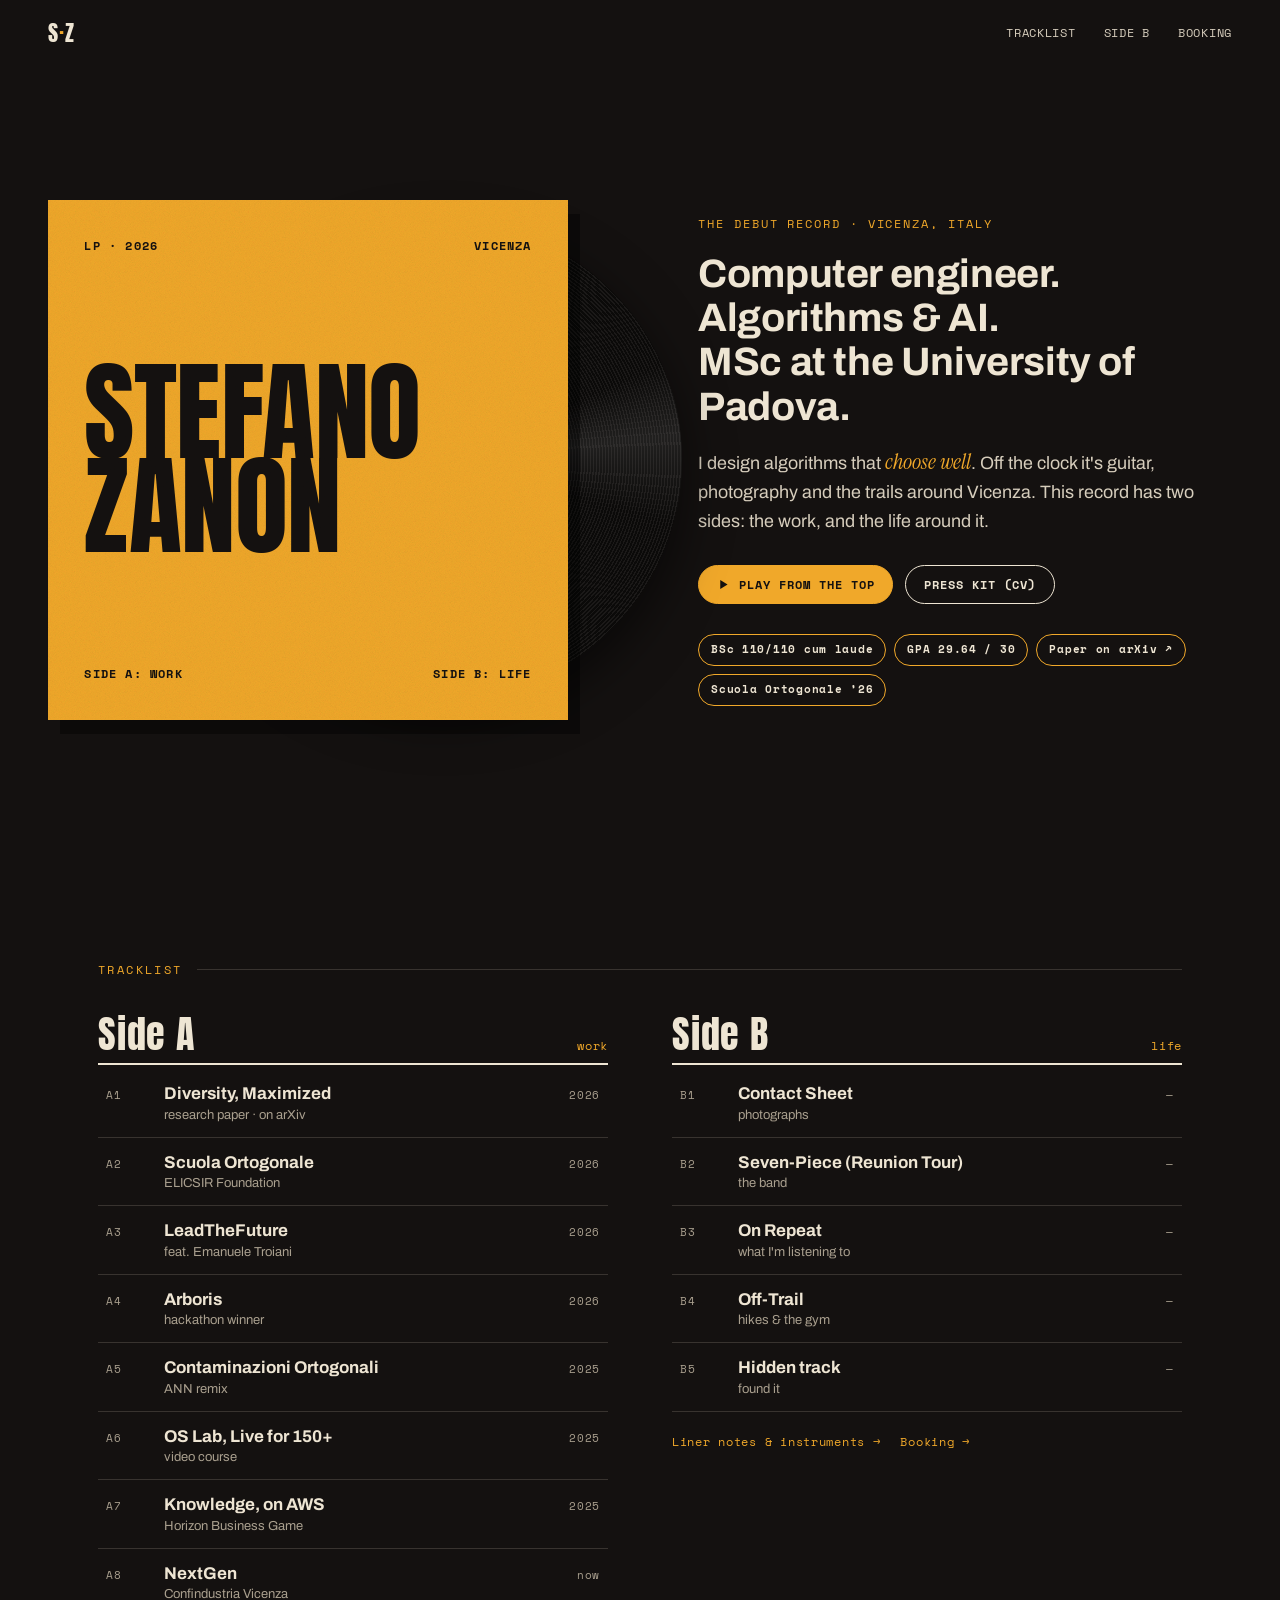
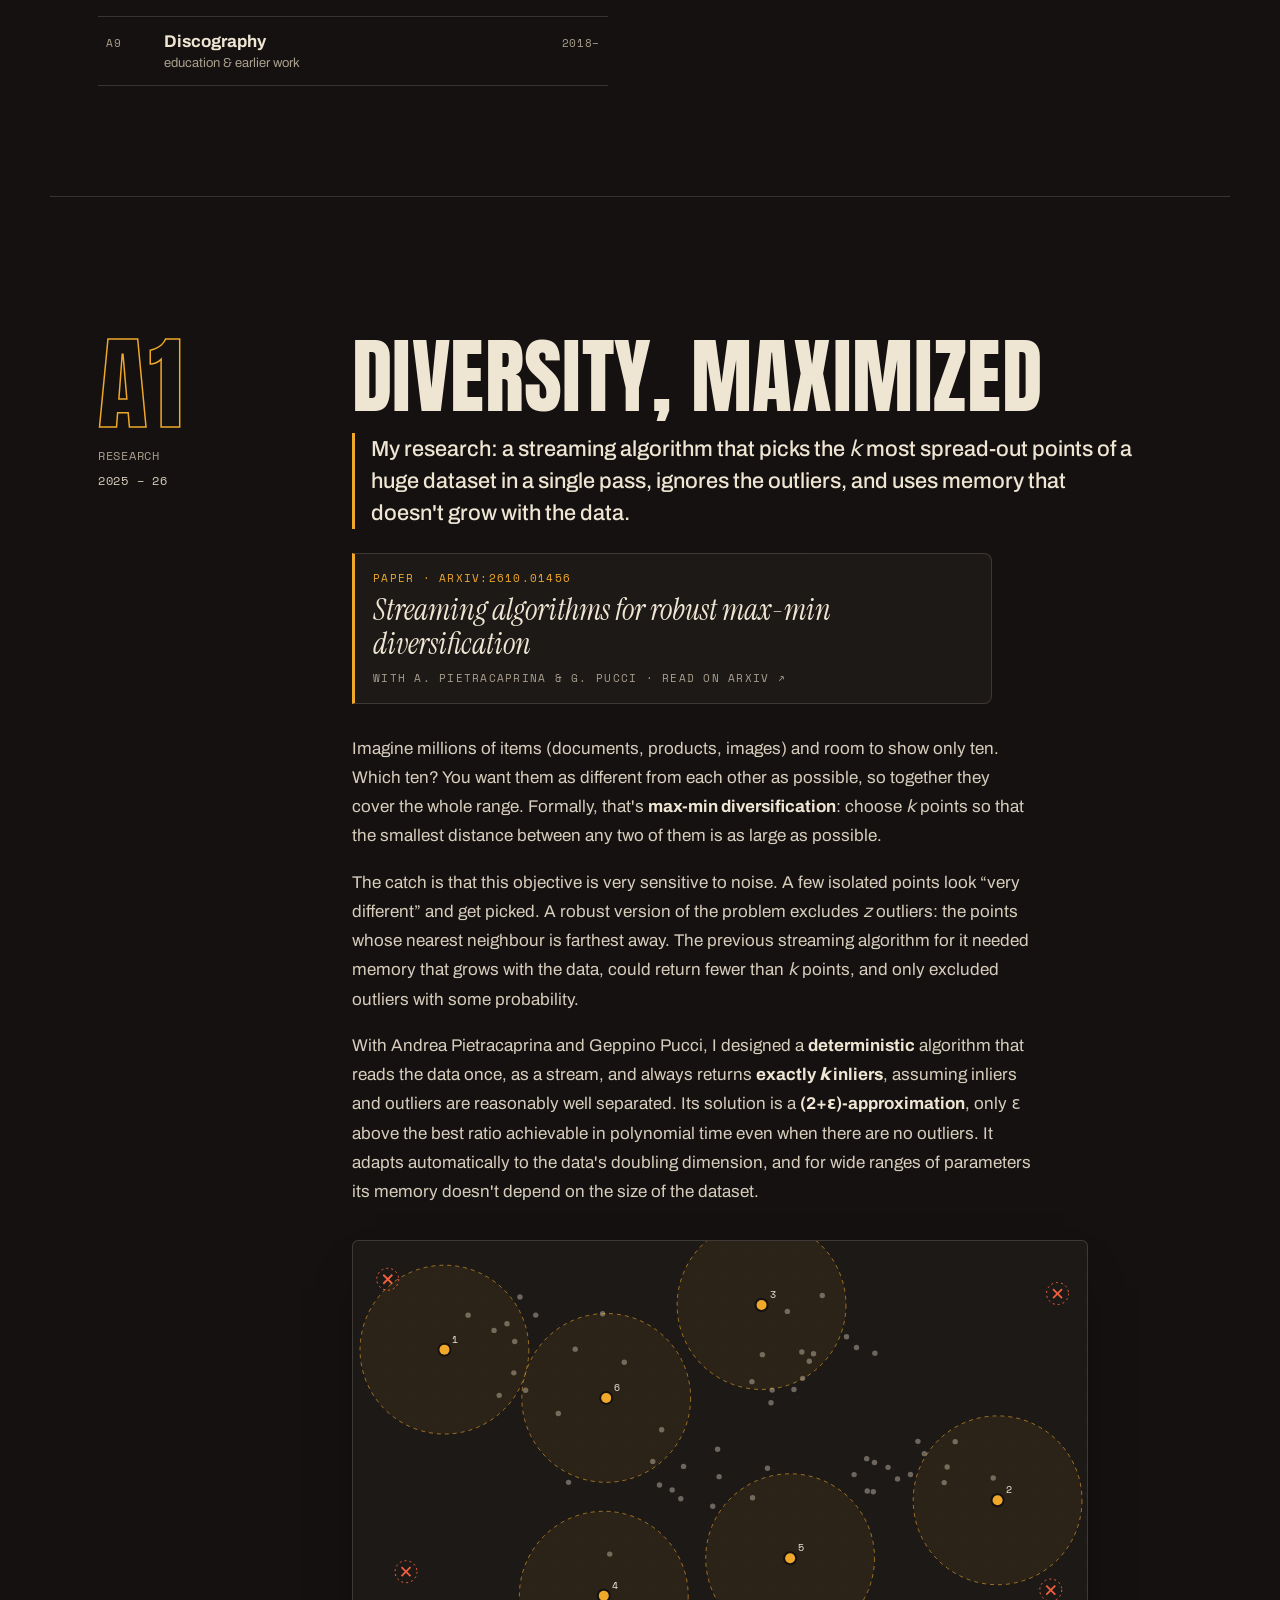
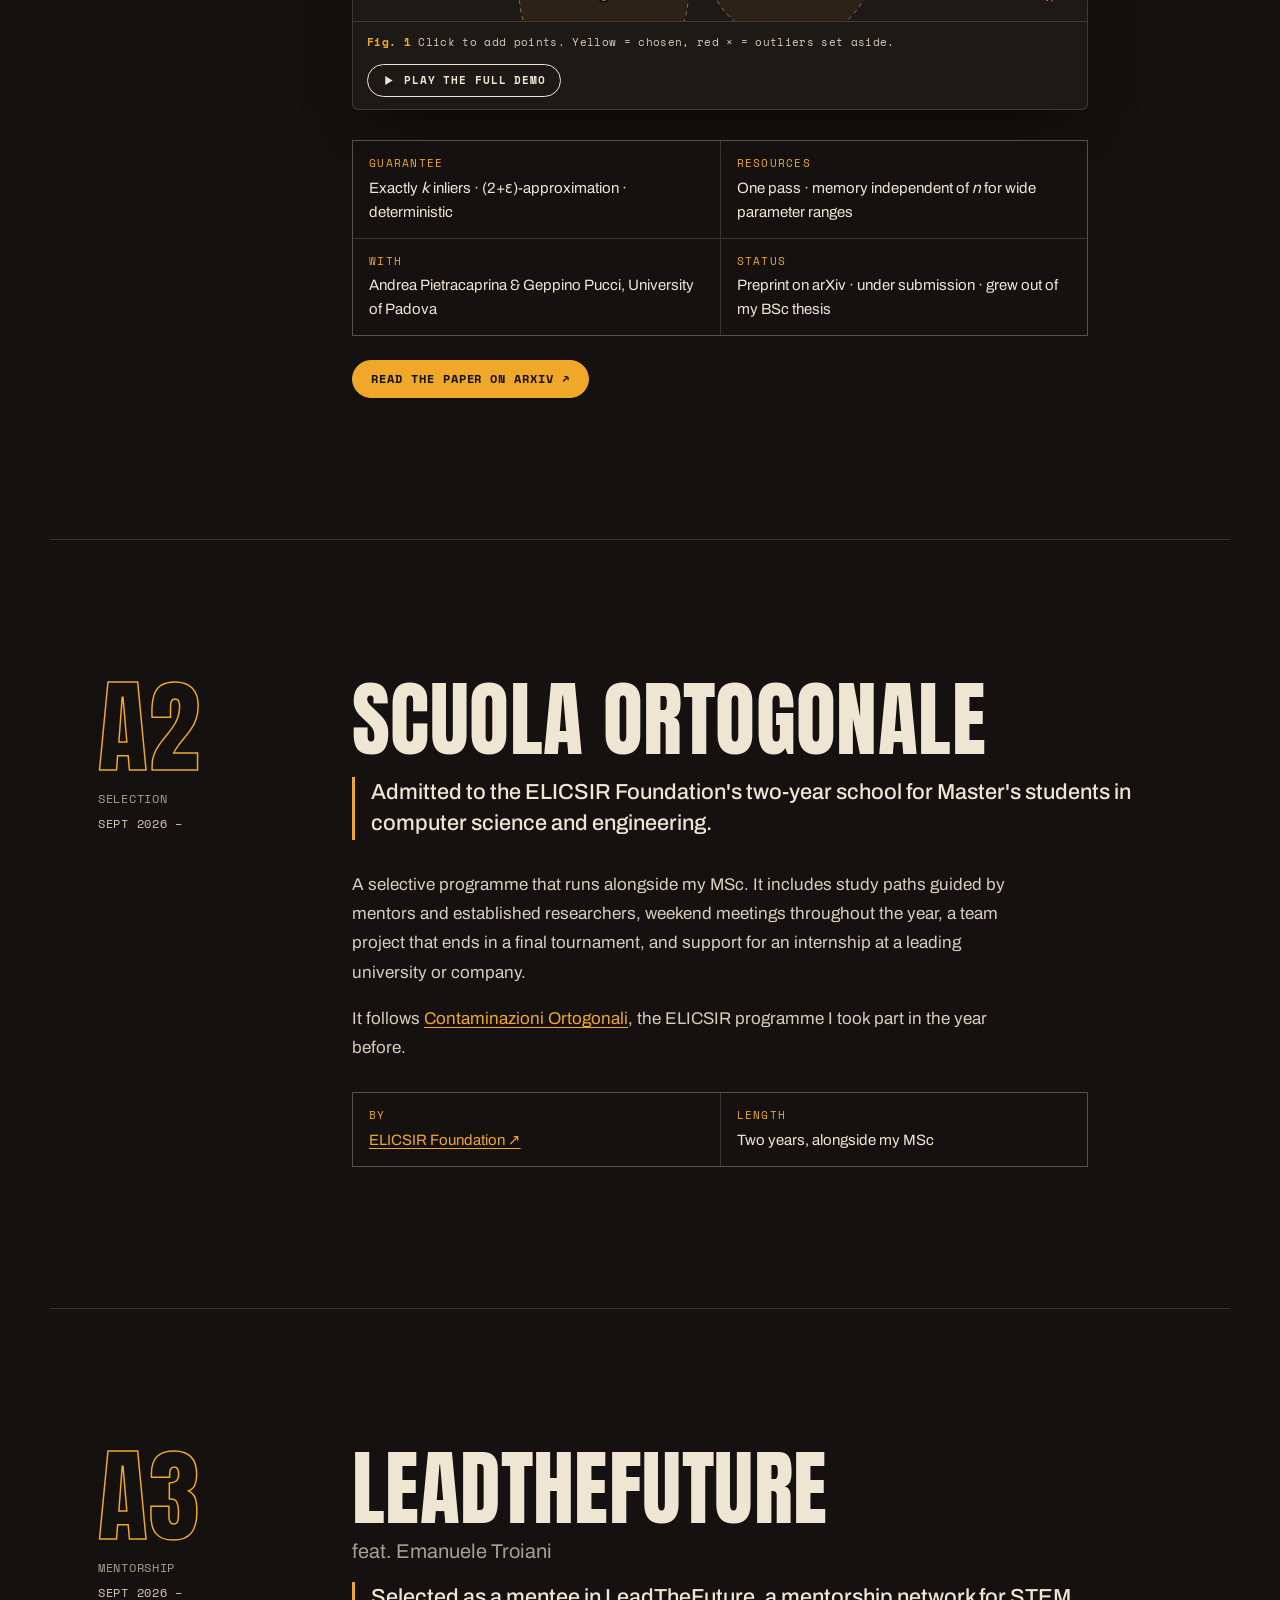
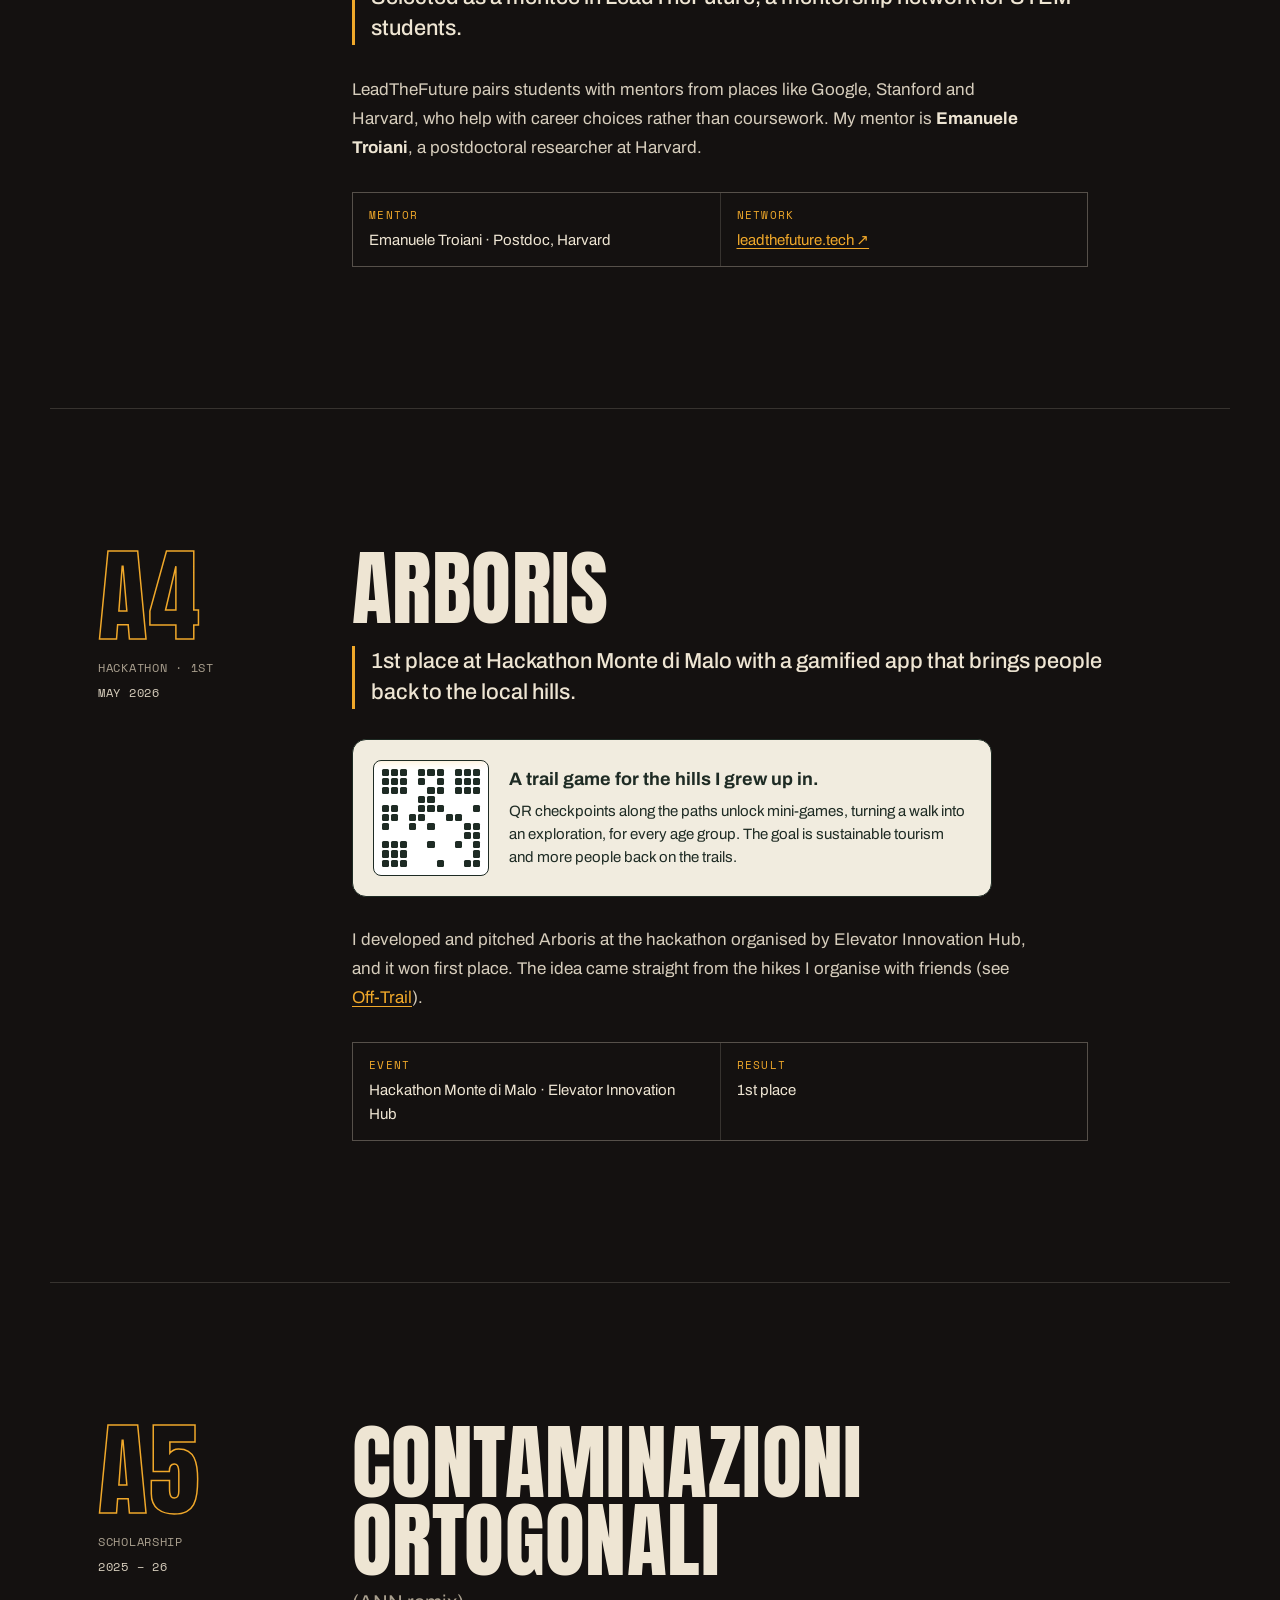
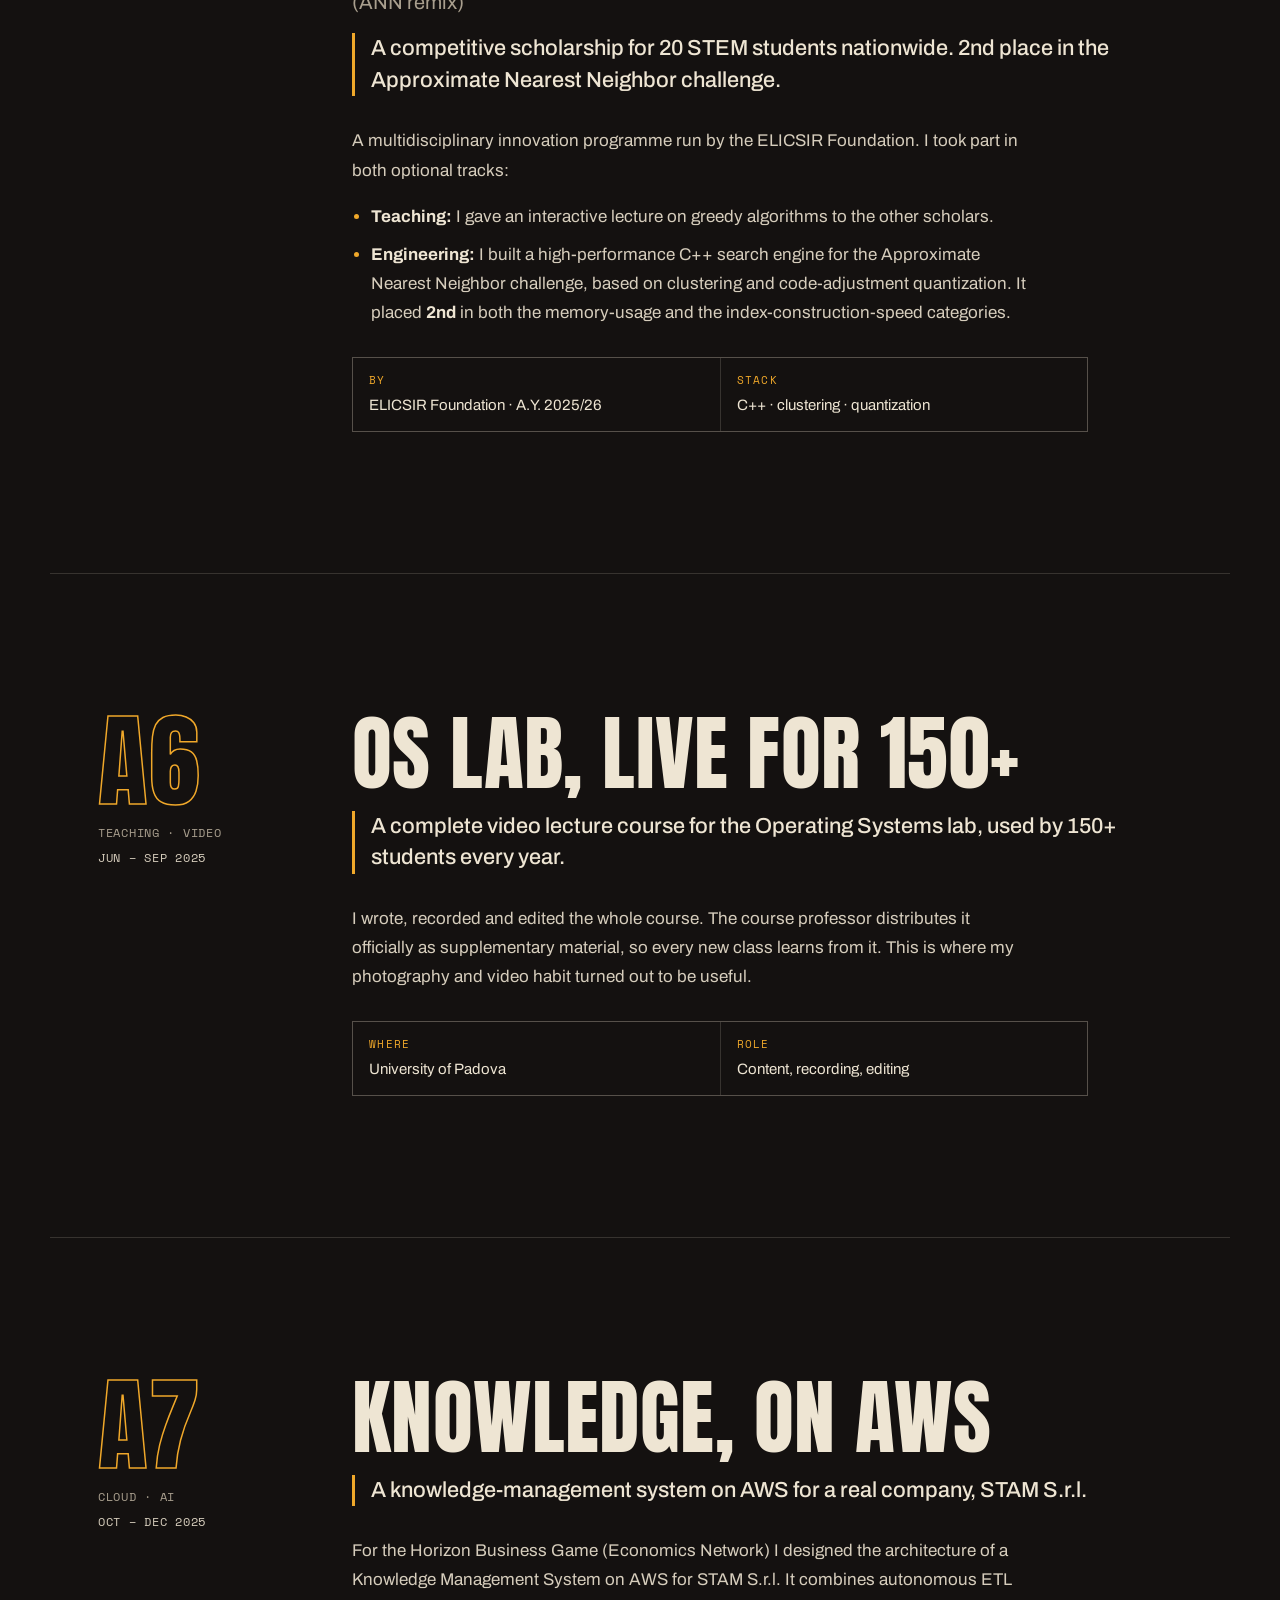
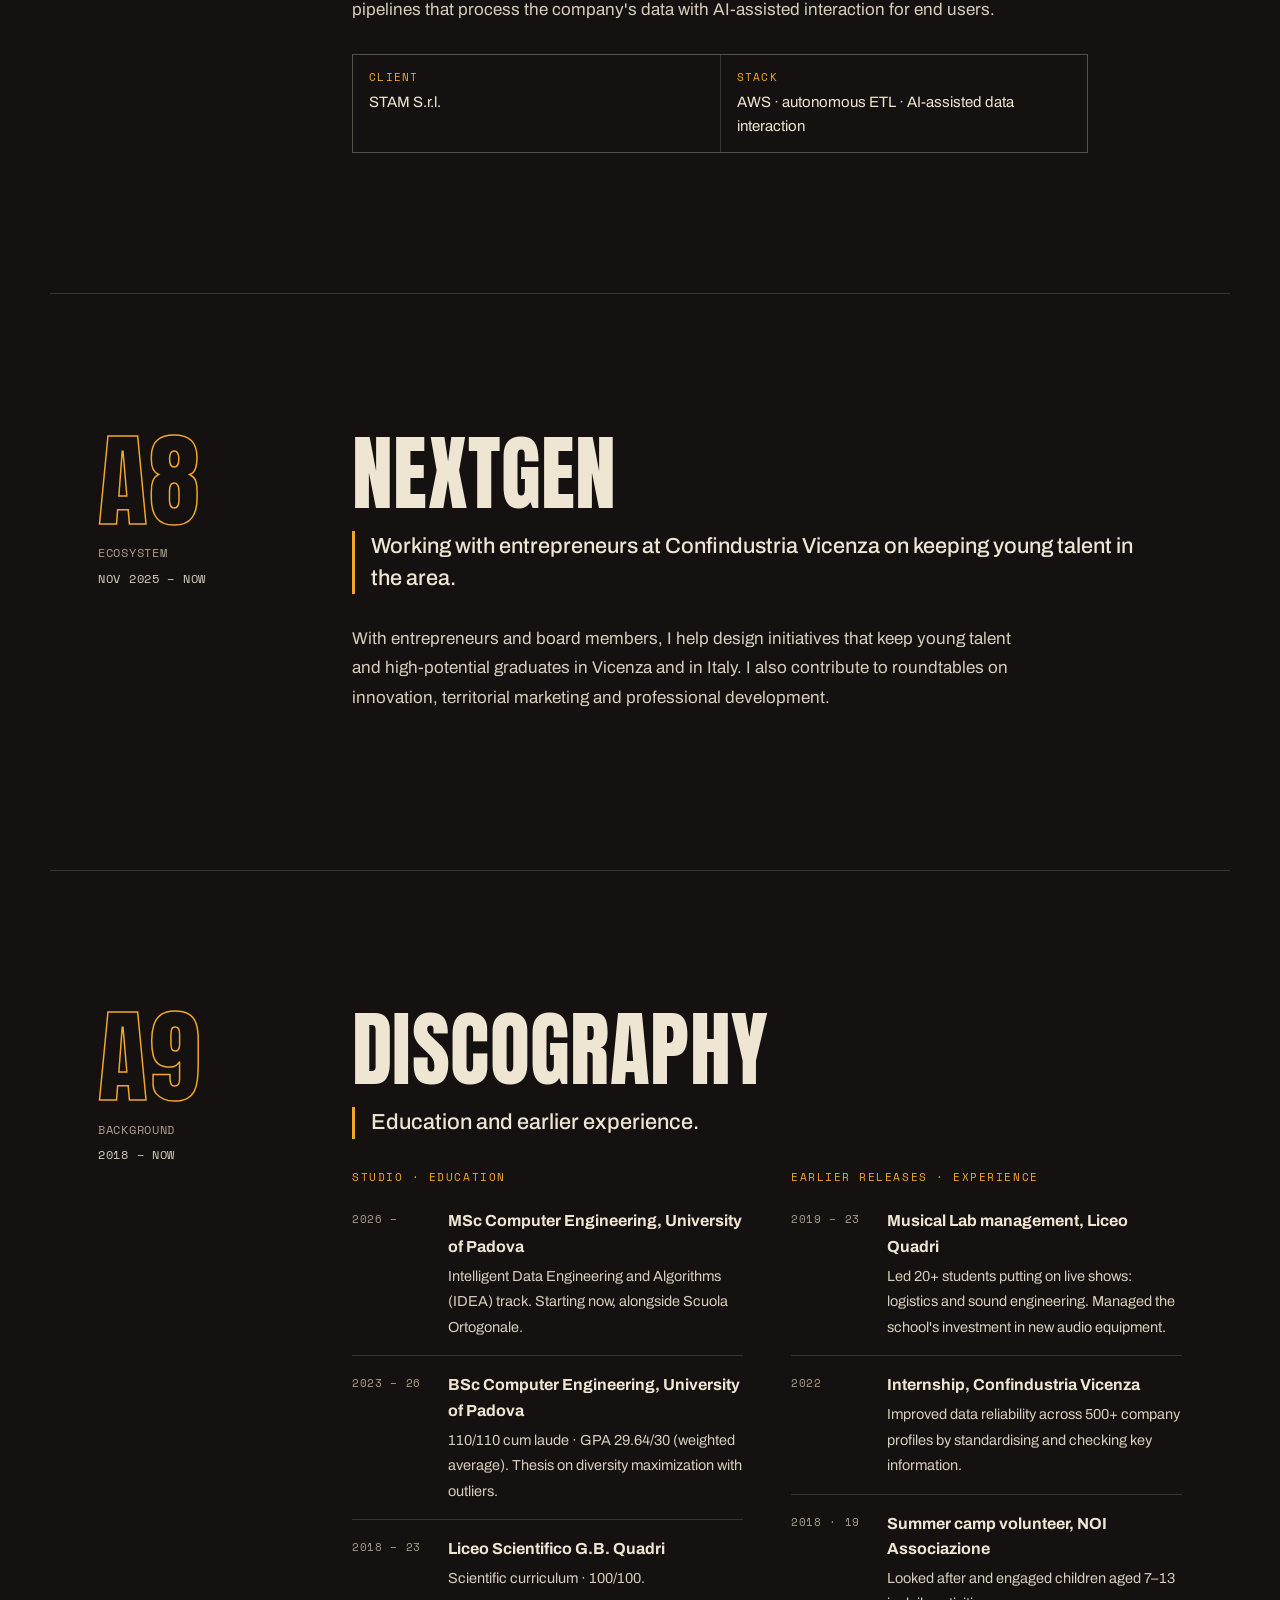
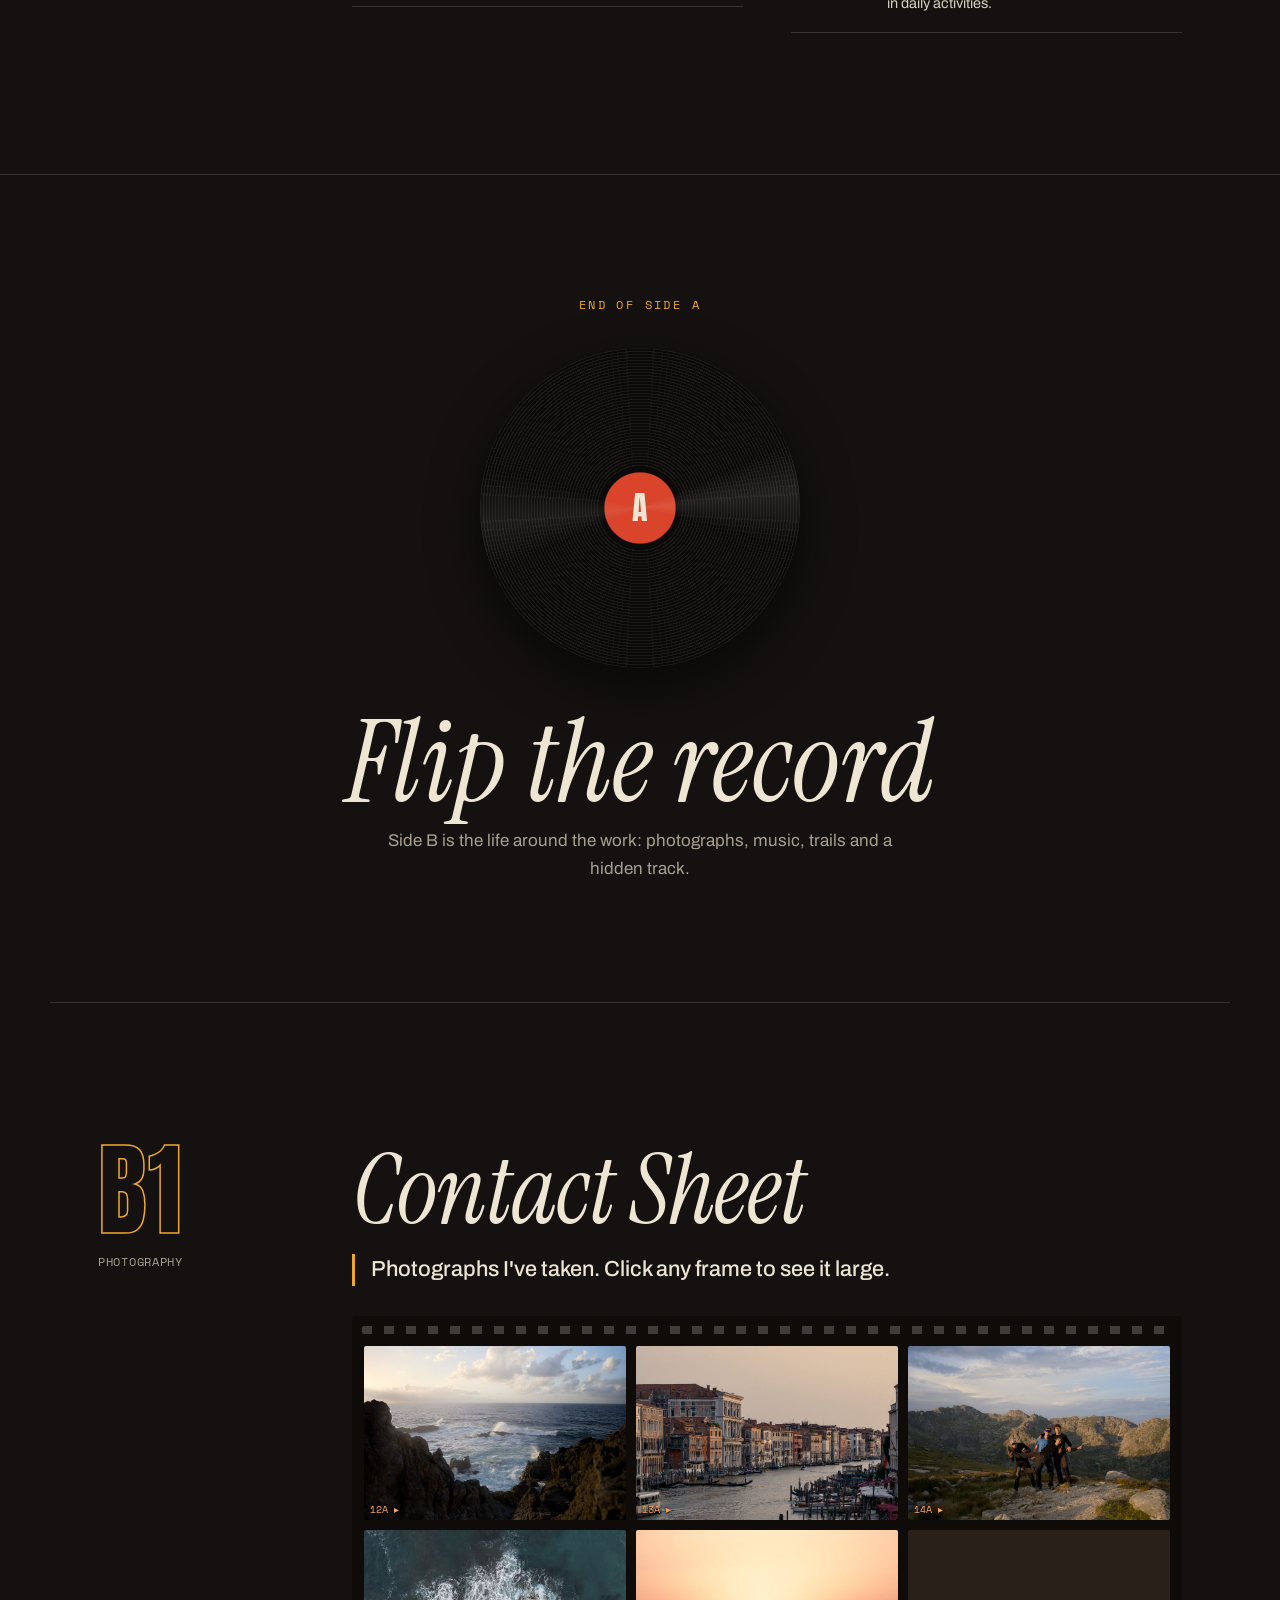
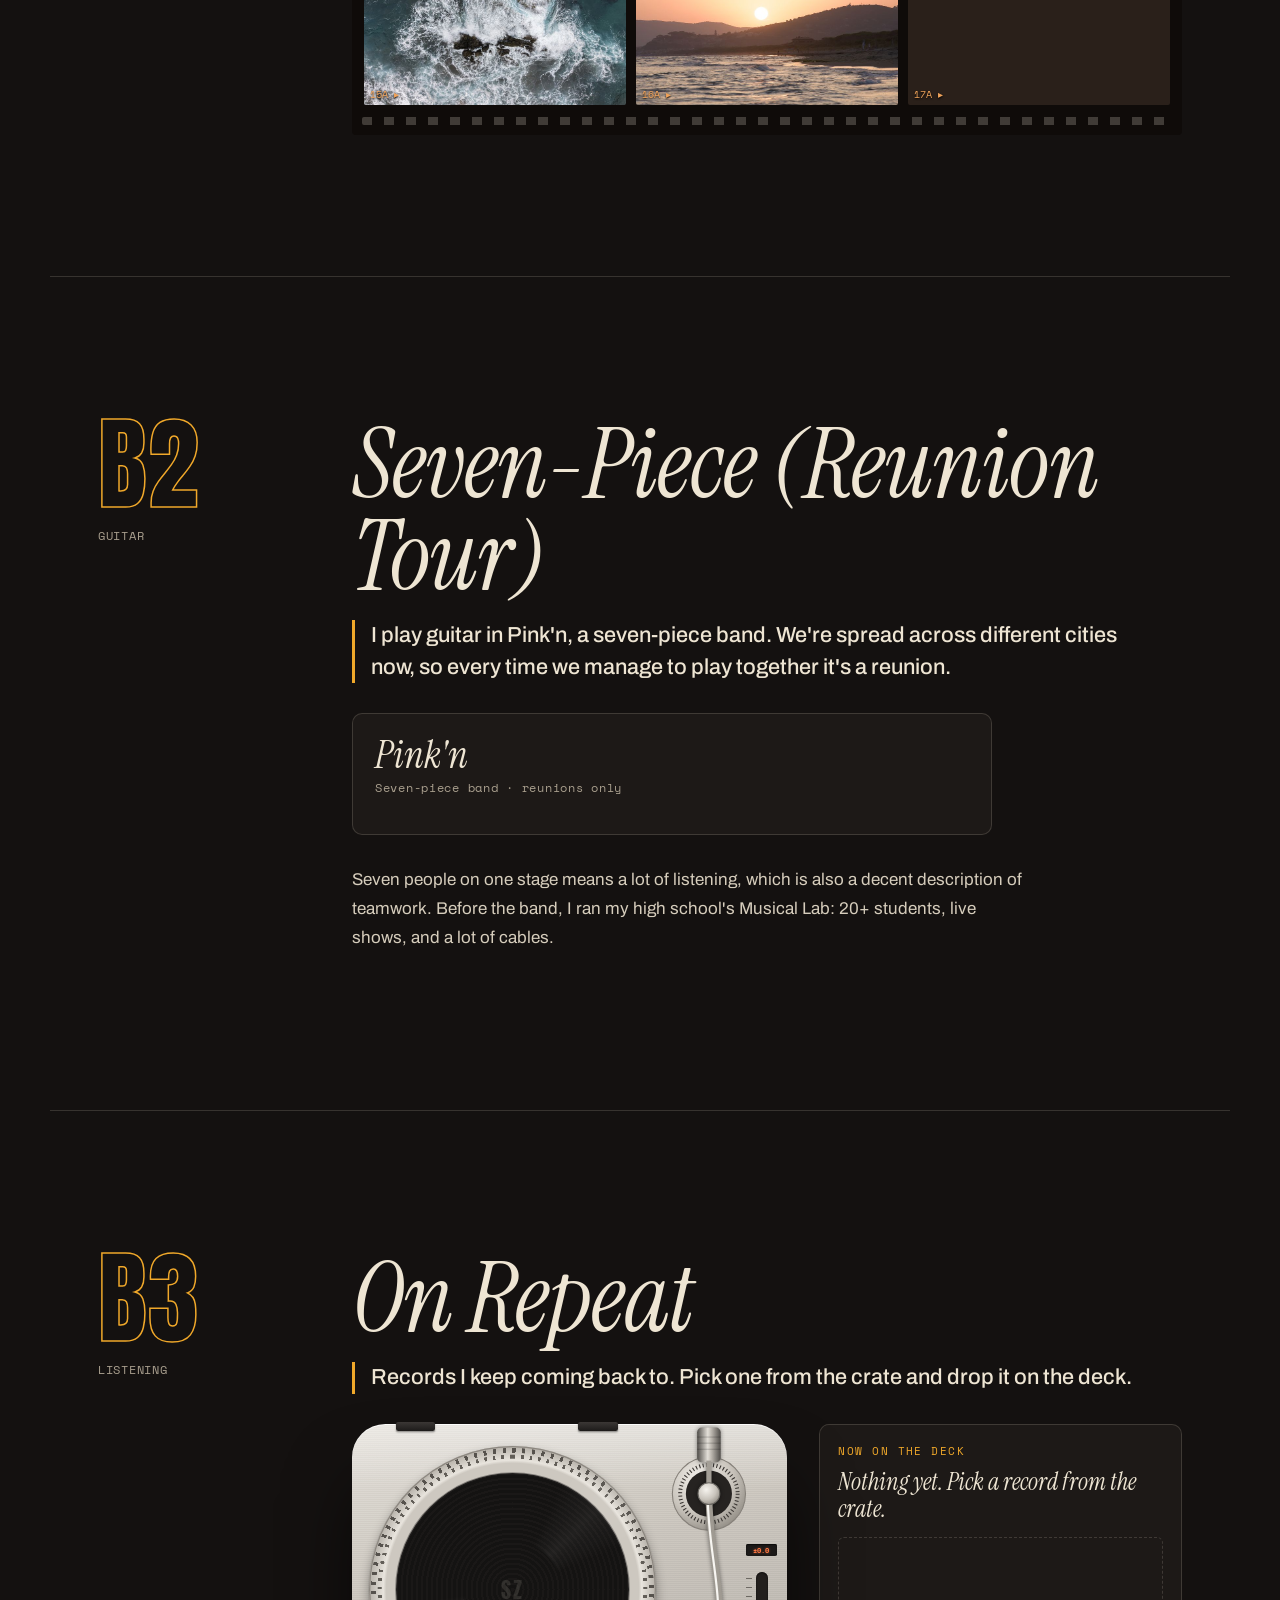
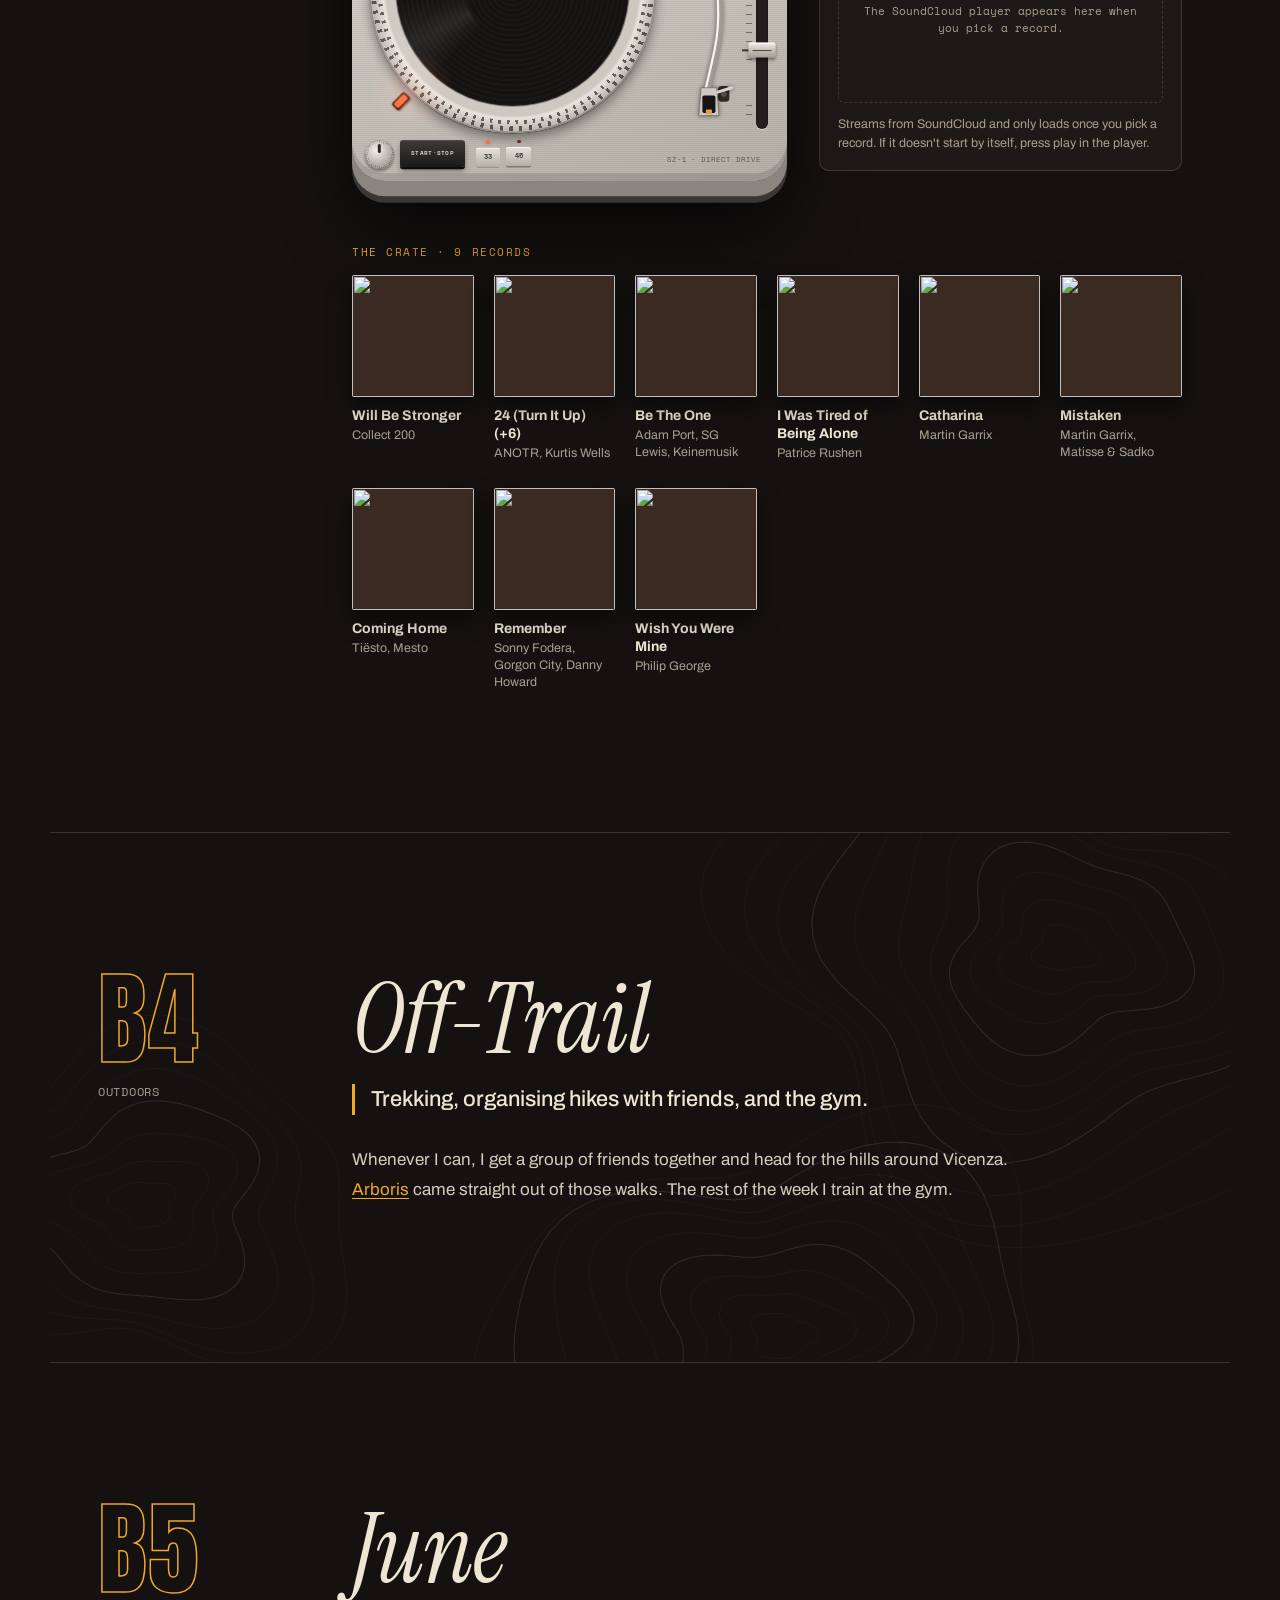
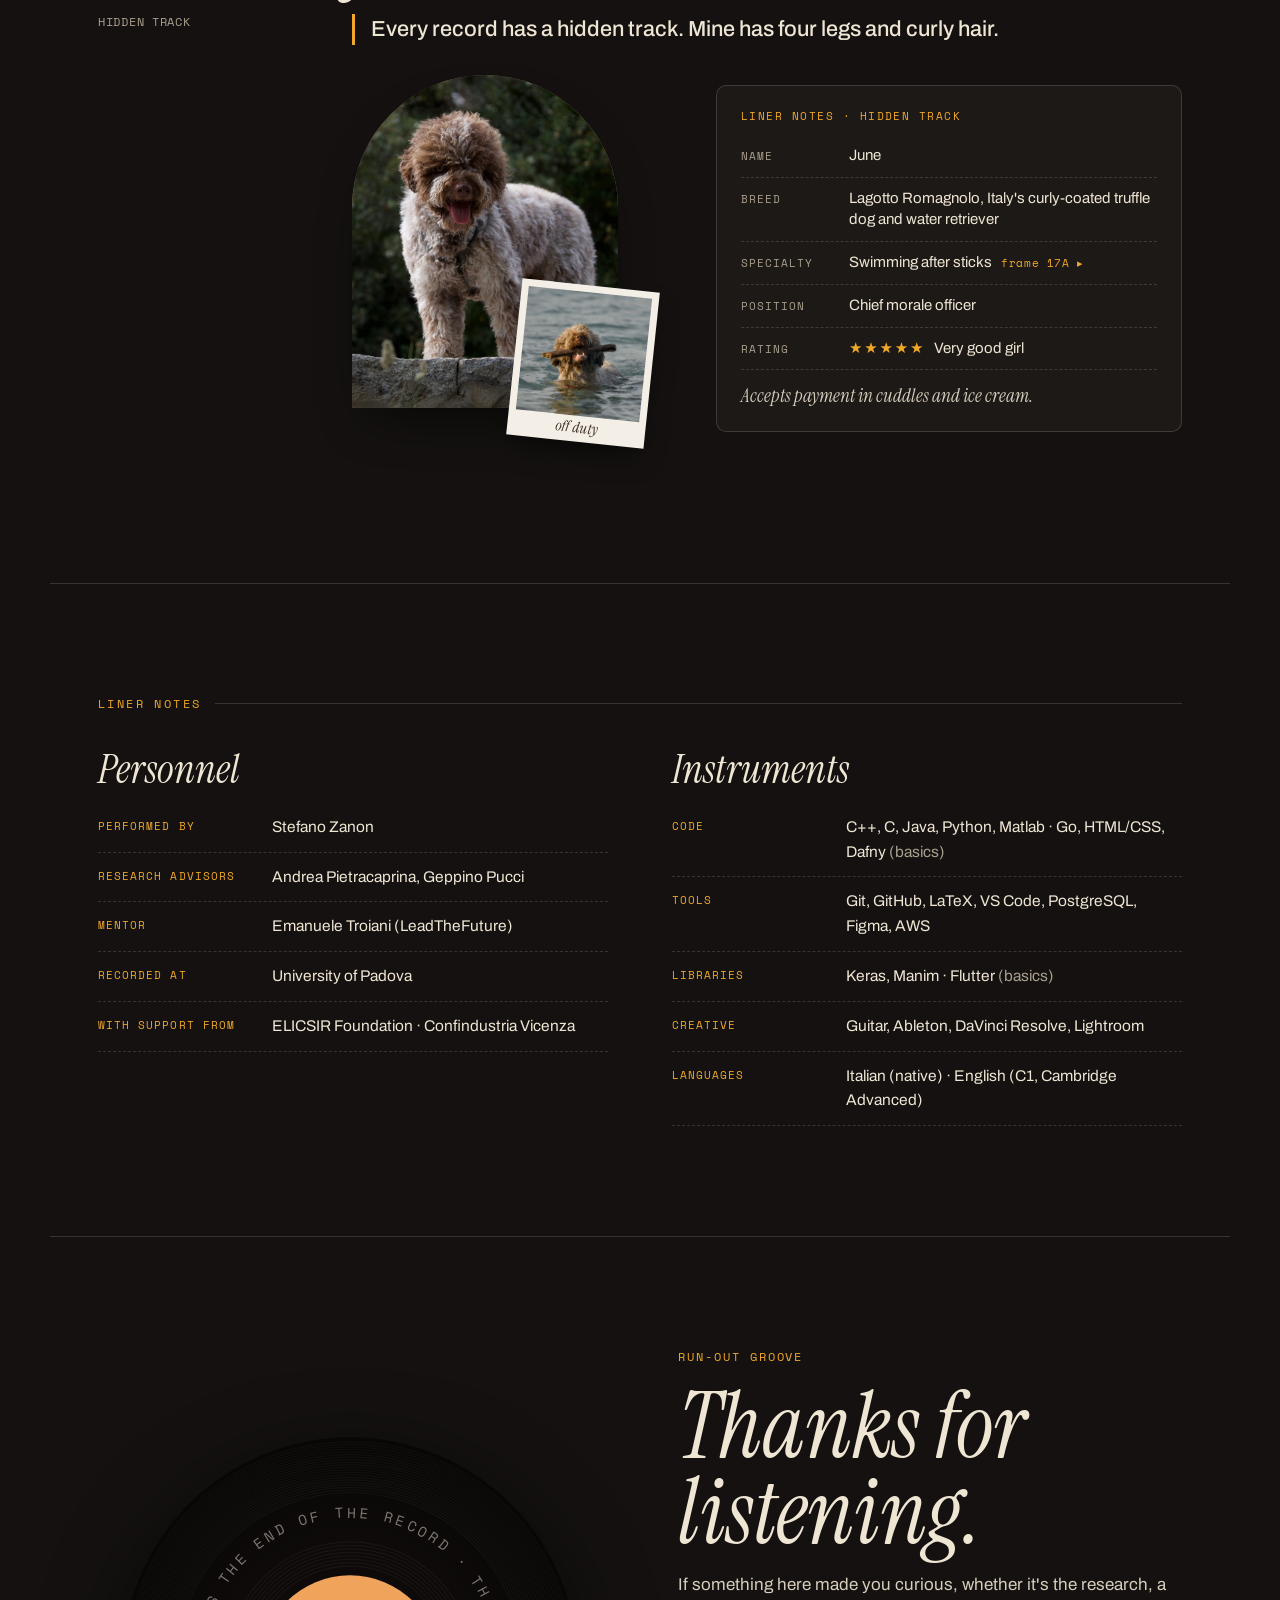
==== commit f8aed4b2: "Update B section and add arXiv link" ====
--- a/index.html
+++ b/index.html
@@ -4,7 +4,7 @@
   <meta charset="utf-8">
   <meta name="viewport" content="width=device-width, initial-scale=1">
   <title>Stefano Zanon — Computer Engineer</title>
-  <meta name="description" content="Stefano Zanon: computer engineer working on algorithms and AI at the University of Padova. Research on diversity maximization, Scuola Ortogonale (ELICSIR), LeadTheFuture mentee, hackathon winner. Also: photos, music and trails.">
+  <meta name="description" content="Stefano Zanon: computer engineer working on algorithms and AI at the University of Padova. Research on streaming algorithms for robust max-min diversification, Scuola Ortogonale (ELICSIR), LeadTheFuture mentee, hackathon winner. Also: photos, music and trails.">
   <meta name="author" content="Stefano Zanon">
   <meta name="theme-color" content="#141110">
   <meta property="og:type" content="website">
@@ -55,8 +55,8 @@
         <ul class="cover__facts mono" aria-label="Highlights">
           <li class="is-key">BSc 110/110 cum laude</li>
           <li class="is-key">GPA 29.64 / 30</li>
-          <li>Paper under submission</li>
-          <li>Scuola Ortogonale ’26</li>
+          <li class="is-key"><a href="https://arxiv.org/abs/2610.01456" target="_blank" rel="noopener">Paper on arXiv ↗</a></li>
+          <li class="is-key">Scuola Ortogonale ’26</li>
         </ul>
       </div>
     </section>
@@ -68,7 +68,7 @@
         <div>
           <div class="side-head"><h3>Side A</h3><span class="mono">work</span></div>
           <ol class="tl">
-            <li><a href="#a1"><span class="tl__n mono">A1</span><span class="tl__t">Diversity, Maximized<small>research paper</small></span><span class="tl__y mono">2026</span></a></li>
+            <li><a href="#a1"><span class="tl__n mono">A1</span><span class="tl__t">Diversity, Maximized<small>research paper · on arXiv</small></span><span class="tl__y mono">2026</span></a></li>
             <li><a href="#a2"><span class="tl__n mono">A2</span><span class="tl__t">Scuola Ortogonale<small>ELICSIR Foundation</small></span><span class="tl__y mono">2026</span></a></li>
             <li><a href="#a3"><span class="tl__n mono">A3</span><span class="tl__t">LeadTheFuture<small>feat. Emanuele Troiani</small></span><span class="tl__y mono">2026</span></a></li>
             <li><a href="#a4"><span class="tl__n mono">A4</span><span class="tl__t">Arboris<small>hackathon winner</small></span><span class="tl__y mono">2026</span></a></li>
@@ -107,10 +107,16 @@
         </div>
         <div class="track__body">
           <h2 class="track__title" id="a1-t">Diversity, Maximized</h2>
-          <p class="track__plain">My research: robust, efficient algorithms that pick the most varied subset of a huge dataset, even when the data contains outliers.</p>
-          <div class="prose">
-            <p>Imagine millions of items (documents, products, images) and room to show only ten. Which ten? You want them as different from each other as possible, so together they cover the whole range. That's <strong>diversity maximization</strong>.</p>
-            <p>The catch is that real data is noisy. A few strange points sit far away from everything else, and the classic algorithms happily pick them because they look “very different”. With my advisors I designed algorithms that set those outliers aside and still scale to large inputs.</p>
+          <p class="track__plain">My research: a streaming algorithm that picks the <i>k</i> most spread-out points of a huge dataset in a single pass, ignores the outliers, and uses memory that doesn't grow with the data.</p>
+          <a class="paper" href="https://arxiv.org/abs/2610.01456" target="_blank" rel="noopener">
+            <span class="paper__label mono">Paper · arXiv:2610.01456</span>
+            <span class="paper__title">Streaming algorithms for robust max-min diversification</span>
+            <span class="paper__meta mono">with A. Pietracaprina &amp; G. Pucci · read on arXiv ↗</span>
+          </a>
+          <div class="prose">
+            <p>Imagine millions of items (documents, products, images) and room to show only ten. Which ten? You want them as different from each other as possible, so together they cover the whole range. Formally, that's <strong>max-min diversification</strong>: choose <i>k</i> points so that the smallest distance between any two of them is as large as possible.</p>
+            <p>The catch is that this objective is very sensitive to noise. A few isolated points look “very different” and get picked. A robust version of the problem excludes <i>z</i> outliers: the points whose nearest neighbour is farthest away. The previous streaming algorithm for it needed memory that grows with the data, could return fewer than <i>k</i> points, and only excluded outliers with some probability.</p>
+            <p>With Andrea Pietracaprina and Geppino Pucci, I designed a <strong>deterministic</strong> algorithm that reads the data once, as a stream, and always returns <strong>exactly <i>k</i> inliers</strong>, assuming inliers and outliers are reasonably well separated. Its solution is a <strong>(2+ε)-approximation</strong>, only ε above the best ratio achievable in polynomial time even when there are no outliers. It adapts automatically to the data's doubling dimension, and for wide ranges of parameters its memory doesn't depend on the size of the dataset.</p>
           </div>
 
           <figure class="insert">
@@ -121,11 +127,15 @@
             </figcaption>
           </figure>
 
-          <dl class="facts">
+          <dl class="facts facts--2">
+            <div><dt class="mono">Guarantee</dt><dd>Exactly <i>k</i> inliers · (2+ε)-approximation · deterministic</dd></div>
+            <div><dt class="mono">Resources</dt><dd>One pass · memory independent of <i>n</i> for wide parameter ranges</dd></div>
             <div><dt class="mono">With</dt><dd>Andrea Pietracaprina &amp; Geppino Pucci, University of Padova</dd></div>
-            <div><dt class="mono">Status</dt><dd>Paper under submission · arXiv preprint coming soon</dd></div>
-            <div><dt class="mono">Origin</dt><dd>My BSc thesis, continued after graduation</dd></div>
+            <div><dt class="mono">Status</dt><dd>Preprint on arXiv · under submission · grew out of my BSc thesis</dd></div>
           </dl>
+          <div class="track__actions">
+            <a class="btn btn--primary" href="https://arxiv.org/abs/2610.01456" target="_blank" rel="noopener">Read the paper on arXiv ↗</a>
+          </div>
         </div>
       </section>
 
@@ -351,7 +361,65 @@
         </div>
         <div class="track__body">
           <h2 class="track__title track__title--b" id="b3-t">On Repeat</h2>
-          <p class="track__plain">Records I keep coming back to.</p>
+          <p class="track__plain">Records I keep coming back to. Pick one from the crate and drop it on the deck.</p>
+          <div class="deck-wrap">
+            <div class="deck" id="deck">
+              <span class="deck__hinge deck__hinge--l" aria-hidden="true"></span>
+              <span class="deck__hinge deck__hinge--r" aria-hidden="true"></span>
+              <div class="deck__platter" id="platter" aria-hidden="true">
+                <div class="deck__mat"><span>SZ</span></div>
+                <div class="deck__record" id="deckRecord"><span class="deck__label"><img id="deckLabel" alt=""></span></div>
+              </div>
+              <span class="deck__sheen" aria-hidden="true"></span>
+              <span class="deck__glow" aria-hidden="true"></span>
+              <span class="deck__lamp" aria-hidden="true"></span>
+              <svg class="deck__svg" viewBox="0 0 100 82" aria-hidden="true">
+                <defs>
+                  <radialGradient id="tnBase" cx="38%" cy="32%" r="75%"><stop offset="0" stop-color="#f6f3ee"/><stop offset=".6" stop-color="#c9c4bc"/><stop offset="1" stop-color="#8f8a82"/></radialGradient>
+                  <linearGradient id="tnWeight" x1="0" x2="1"><stop offset="0" stop-color="#4f4c48"/><stop offset=".45" stop-color="#e3dfd8"/><stop offset=".6" stop-color="#bdb8b0"/><stop offset="1" stop-color="#4f4c48"/></linearGradient>
+                </defs>
+                <!-- arm rest + clip -->
+                <rect x="84.1" y="60.2" width="2.6" height="3.6" rx=".8" fill="#2b2826"/>
+                <circle cx="85.4" cy="62" r=".7" fill="#56524d"/>
+                <!-- base: plate, height ring, gimbal -->
+                <circle cx="82" cy="16" r="8.4" fill="url(#tnBase)" stroke="#86817a" stroke-width=".25"/>
+                <circle cx="82" cy="16" r="6.6" fill="none" stroke="#3a3633" stroke-width=".9" stroke-dasharray=".25 .55"/>
+                <circle cx="82" cy="16" r="5.3" fill="#262321"/>
+                <g class="deck__arm" id="tonearm">
+                  <!-- counterweight -->
+                  <rect x="79.3" y=".8" width="5.4" height="8" rx="1.1" fill="url(#tnWeight)"/>
+                  <path d="M79.3 3 H84.7 M79.3 4.4 H84.7 M79.3 5.8 H84.7" stroke="rgba(0,0,0,.25)" stroke-width=".2"/>
+                  <rect x="81.4" y="8.4" width="1.2" height="5.4" fill="#a39e96"/>
+                  <!-- tube: shadow, body, highlight -->
+                  <path d="M82 16 C 82 30, 86.2 40, 83.6 52 S 81.6 59.5, 82 61.2" fill="none" stroke="#9f9a92" stroke-width="1.55" stroke-linecap="round"/>
+                  <path d="M82 16 C 82 30, 86.2 40, 83.6 52 S 81.6 59.5, 82 61.2" fill="none" stroke="#f7f5f1" stroke-width=".5" stroke-linecap="round" transform="translate(-.3 -.1)"/>
+                  <!-- headshell, cartridge, finger lift -->
+                  <path d="M80.2 60.6 L83.8 60.6 L84.3 67 L79.7 67 Z" fill="#cfcac2" stroke="#77726b" stroke-width=".2"/>
+                  <rect x="80.5" y="62.4" width="3" height="4" rx=".4" fill="#151413"/>
+                  <rect x="81.3" y="65.6" width="1.4" height="1.1" rx=".2" fill="#e0a43a"/>
+                  <path d="M84 61.6 L87.2 60.6" stroke="#d8d4cc" stroke-width=".7" stroke-linecap="round"/>
+                  <!-- pivot cap -->
+                  <circle cx="82" cy="16" r="2.5" fill="url(#tnBase)" stroke="#6b6863" stroke-width=".25"/>
+                </g>
+              </svg>
+              <button class="deck__power" id="deckPower" type="button" aria-pressed="true" aria-label="Power"></button>
+              <button class="deck__start" id="deckStart" type="button" aria-pressed="false">start·stop</button>
+              <span class="deck__speed">
+                <button type="button" class="is-on" data-speed="33" aria-pressed="true" aria-label="33 RPM">33</button>
+                <button type="button" data-speed="45" aria-pressed="false" aria-label="45 RPM">45</button>
+              </span>
+              <span class="deck__pitchval mono" id="pitchVal" aria-hidden="true">±0.0</span>
+              <span class="deck__pitch" id="deckPitch" role="slider" tabindex="0" aria-label="Pitch" aria-orientation="vertical" aria-valuemin="-8" aria-valuemax="8" aria-valuenow="0" aria-valuetext="0.0 percent"><i class="deck__pitchknob" id="pitchKnob"></i></span>
+              <span class="deck__brand mono" aria-hidden="true">SZ-1 · direct drive</span>
+            </div>
+            <div class="deck-card" id="deckCard">
+              <p class="deck-card__label mono">Now on the deck</p>
+              <p class="deck-card__title" id="deckTitle">Nothing yet. Pick a record from the crate.</p>
+              <div class="deck-card__player" id="deckPlayer"><span>The SoundCloud player appears here when you pick a record.</span></div>
+              <p class="deck-card__note">Streams from SoundCloud and only loads once you pick a record. If it doesn't start by itself, press play in the player. <a id="deckLink" href="#" target="_blank" rel="noopener" hidden>Open on SoundCloud ↗</a></p>
+            </div>
+          </div>
+          <h3 class="crate__head mono">The crate · <span id="crateCount"></span> records</h3>
           <ul class="crate" id="crate"></ul>
         </div>
       </section>
@@ -380,7 +448,26 @@
         <div class="track__body">
           <h2 class="track__title track__title--b" id="b5-t">Lagotto</h2>
           <p class="track__plain">Every record has a hidden track. Mine has four legs and curly hair.</p>
-          <div class="dog" id="dog"></div>
+          <div class="hidden-track">
+            <div class="hidden-track__photos">
+              <div class="dog" id="dog"></div>
+              <button class="polaroid" id="dogPolaroid" type="button" hidden aria-label="Open the photo of June swimming">
+                <img alt="" loading="lazy">
+                <span>off duty</span>
+              </button>
+            </div>
+            <div class="dog-notes">
+              <p class="dog-notes__label mono">Liner notes · hidden track</p>
+              <dl class="dog-notes__list">
+                <div><dt class="mono">Name</dt><dd>June</dd></div>
+                <div><dt class="mono">Breed</dt><dd>Lagotto Romagnolo, Italy's curly-coated truffle dog and water retriever</dd></div>
+                <div><dt class="mono">Specialty</dt><dd>Swimming after sticks <a href="#b1" class="dog-notes__ref mono">frame 17A ▸</a></dd></div>
+                <div><dt class="mono">Position</dt><dd>Chief morale officer</dd></div>
+                <div><dt class="mono">Rating</dt><dd><span class="stars" aria-label="Five out of five">★★★★★</span> Very good girl</dd></div>
+              </dl>
+              <p class="dog-notes__foot">Accepts payment in cuddles and ice cream.</p>
+            </div>
+          </div>
         </div>
       </section>
 
@@ -462,6 +549,7 @@
       <span class="player__now" id="nowPlaying" aria-live="polite">Cover</span>
     </div>
     <div class="player__ctrls">
+      <button type="button" id="musicToggle" class="player__music" hidden aria-label="Pause music" title="Music from the deck"><svg class="i-pause" viewBox="0 0 16 16"><path d="M4 3h3v10H4zM9 3h3v10H9z"/></svg><svg class="i-play" viewBox="0 0 16 16"><path d="M4 2.5v11l9-5.5z"/></svg></button>
       <button type="button" id="prevTrack" aria-label="Previous track"><svg viewBox="0 0 16 16"><path d="M3 3h2v10H3zM14 3v10L6 8z"/></svg></button>
       <button type="button" id="tlToggle" aria-label="Open tracklist" aria-expanded="false" aria-controls="tlMenu"><svg viewBox="0 0 16 16"><path d="M2 3h12v1.6H2zM2 7.2h12v1.6H2zM2 11.4h8v1.6H2z"/></svg></button>
       <button type="button" id="nextTrack" aria-label="Next track"><svg viewBox="0 0 16 16"><path d="M11 3h2v10h-2zM2 3v10l8-5z"/></svg></button>
@@ -475,7 +563,7 @@
   </div>
 
   <!-- ============ DEMO DIALOG ============ -->
-  <dialog class="demo" id="demoDialog" aria-labelledby="demo-title">
+  <dialog class="demo" id="demoDialog" aria-labelledby="demo-title" tabindex="-1" autofocus>
     <div class="demo__inner">
       <header class="demo__head">
         <p class="mono demo__kicker">Track A1 · Liner insert</p>
@@ -485,12 +573,12 @@
       <div class="demo__grid">
         <div class="demo__text">
           <ol class="demo__steps">
-            <li><b>Set aside the outliers.</b> The <i>z</i> most isolated points (red) are ignored. They look “different”, but they're just noise.</li>
+            <li><b>Set aside the outliers.</b> The <i>z</i> points whose nearest neighbour is farthest away (red) are excluded, the same definition used in the paper. They look “different”, but they're just noise.</li>
             <li><b>Start at the edge.</b> Pick the point farthest from the centre of the remaining data.</li>
             <li><b>Go farthest-first.</b> Keep adding the point farthest from everything chosen so far, until you have <i>k</i>.</li>
           </ol>
           <p class="demo__note">The dashed circles never overlap. Their radius is half the smallest distance between two chosen points, and that distance is what we want to maximise.</p>
-          <p class="demo__disclaimer">This is a simplified teaching version of the idea. The algorithms in the paper are designed for millions of points and come with provable guarantees.</p>
+          <p class="demo__disclaimer">This is a simplified, offline teaching version. The algorithm in the paper reads the points once as a stream, keeps only a small coreset in memory, and is guaranteed to return exactly k inliers forming a (2+ε)-approximate solution.</p>
         </div>
         <div class="demo__stage">
           <div class="demo__canvas" id="bigDemo"></div>
@@ -508,7 +596,7 @@
   </dialog>
 
   <!-- ============ LIGHTBOX ============ -->
-  <dialog class="lightbox" id="lightbox" aria-label="Photo viewer">
+  <dialog class="lightbox" id="lightbox" aria-label="Photo viewer" tabindex="-1" autofocus>
     <button class="lightbox__close" type="button" data-close-lightbox aria-label="Close">×</button>
     <button class="lightbox__nav lightbox__nav--prev" type="button" data-lb="-1" aria-label="Previous photo">‹</button>
     <figure><img id="lbImg" alt=""><figcaption class="mono" id="lbCap"></figcaption></figure>
@@ -518,5 +606,6 @@
   <script src="js/content.js"></script>
   <script src="js/demo.js"></script>
   <script src="js/main.js"></script>
+  <script src="js/turntable.js"></script>
 </body>
 </html>
--- a/css/style.css
+++ b/css/style.css
@@ -165,6 +165,22 @@
 .cover__facts { list-style: none; margin: 0; padding: 0; display: flex; flex-wrap: wrap; gap: 8px; }
 .cover__facts li { border: 1px solid var(--line); border-radius: 99px; padding: 6px 12px; font-size: 11px; color: var(--muted); }
 .cover__facts li.is-key { border-color: var(--accent); color: var(--cream); font-weight: 700; }
+.cover__facts a { color: inherit; text-decoration: none; }
+.cover__facts a:hover { color: var(--accent); }
+.track__actions { display: flex; flex-wrap: wrap; gap: 12px; margin-top: 24px; }
+.facts.facts--2 { grid-template-columns: repeat(2, minmax(0, 1fr)); }
+@media (max-width: 560px) { .facts.facts--2 { grid-template-columns: 1fr; } }
+.paper {
+  display: block; max-width: 40em; margin: -6px 0 30px; padding: 16px 18px;
+  border: 1px solid var(--line); border-left: 3px solid var(--accent); border-radius: 0 8px 8px 0;
+  background: var(--surface); text-decoration: none;
+  transition: border-color .2s, transform .25s var(--ease);
+}
+.paper:hover { border-color: var(--accent); transform: translateX(4px); }
+.paper__label, .paper__meta { display: block; font-size: 10.5px; text-transform: uppercase; letter-spacing: .12em; }
+.paper__label { color: var(--accent); margin-bottom: 6px; }
+.paper__title { display: block; font: italic 400 clamp(22px, 2.4vw, 30px)/1.15 var(--serif); margin-bottom: 8px; }
+.paper__meta { color: var(--muted); }
 
 /* ---------- Section label ---------- */
 .section-label {
@@ -324,7 +340,7 @@
 
 .sheet {
   position: relative; max-width: 60em;
-  display: grid; grid-template-columns: repeat(auto-fill, minmax(170px, 1fr)); gap: 10px;
+  display: grid; grid-template-columns: repeat(3, minmax(0, 1fr)); gap: 10px;
   padding: 30px 12px; background: #0f0b09; border-radius: 4px;
 }
 .sheet::before, .sheet::after { /* sprocket holes */
@@ -343,6 +359,8 @@
 .frame img { width: 100%; height: 100%; object-fit: cover; }
 .frame__no { position: absolute; left: 6px; bottom: 4px; font: 400 9.5px var(--mono); color: var(--amber); text-shadow: 0 1px 2px #000; }
 .frame--empty { cursor: default; display: grid; place-items: center; }
+.frame--blank { cursor: default; background: linear-gradient(160deg, #1d1612, #120e0c); box-shadow: inset 0 0 0 1px rgba(239, 230, 216, .06); }
+.frame--blank:hover { transform: none; box-shadow: inset 0 0 0 1px rgba(239, 230, 216, .06); }
 .frame--empty:hover { transform: none; box-shadow: none; }
 .frame--empty .frame__hint { font: 400 10px/1.4 var(--mono); color: rgba(239, 230, 216, .55); padding: 8px; text-align: center; }
 
@@ -359,26 +377,219 @@
 .pills a { display: inline-block; padding: 7px 12px; border: 1px solid var(--line); border-radius: 99px; text-decoration: none; font: 400 12px var(--mono); }
 .pills a:hover { border-color: var(--accent); color: var(--accent); }
 
-.crate { list-style: none; margin: 0; padding: 0; max-width: 60em; display: grid; grid-template-columns: repeat(auto-fill, minmax(150px, 1fr)); gap: 30px 26px; }
-.album { display: block; text-decoration: none; }
-.album__art { position: relative; display: block; aspect-ratio: 1; margin-bottom: 12px; }
+/* ---- B3 · turntable ---- */
+.deck-wrap { display: grid; grid-template-columns: minmax(0, 1.2fr) minmax(0, 1fr); gap: clamp(18px, 3vw, 32px); align-items: start; max-width: 60em; margin-bottom: 40px; }
+.deck, .vinyl-fly {
+  --vinyl:
+    radial-gradient(circle closest-side, transparent 0 96.5%, #161514 97% 100%),
+    radial-gradient(circle closest-side, transparent 0 38%, #0e0d0c 38.5% 47%, transparent 47.5%),
+    radial-gradient(circle closest-side, transparent 0 63.6%, rgba(255,255,255,.07) 64% 64.8%, transparent 65.2% 79.6%, rgba(255,255,255,.07) 80% 80.8%, transparent 81.2%),
+    repeating-radial-gradient(circle, #1b1918 0 1.1px, #0b0a09 1.1px 2.7px);
+}
+.deck {
+  position: relative; width: 100%; aspect-ratio: 100 / 82; container-type: inline-size;
+  border-radius: 2.6cqi; -webkit-user-select: none; user-select: none; margin-bottom: 1.8cqi;
+  background:
+    linear-gradient(180deg, rgba(255,255,255,.35), rgba(255,255,255,0) 18%),
+    repeating-linear-gradient(0deg, rgba(255,255,255,.035) 0 1px, rgba(0,0,0,.025) 1px 2px),
+    linear-gradient(165deg, #e4e0d9 0%, #cbc6be 40%, #b1aca4 100%);
+  box-shadow:
+    inset 0 1px 0 rgba(255,255,255,.85), inset 0 -.6cqi 0 rgba(0,0,0,.12),
+    0 1.2cqi 0 #8a857e, 0 1.7cqi 0 #3a3633, 0 4cqi 6cqi -1cqi rgba(0,0,0,.75);
+}
+.deck__hinge { position: absolute; top: -.5cqi; width: 9cqi; height: 2cqi; border-radius: .5cqi; background: linear-gradient(#3b3735, #1d1b1a); box-shadow: 0 .3cqi .4cqi rgba(0,0,0,.4); }
+.deck__hinge--l { left: 10cqi; } .deck__hinge--r { left: 52cqi; }
+
+.deck__platter {
+  position: absolute; left: 4cqi; top: 5cqi; width: 66cqi; aspect-ratio: 1; border-radius: 50%;
+  background: radial-gradient(circle closest-side, #cdc8c0 0 88%, #e8e4dd 90%, #b5b0a8 100%);
+  box-shadow: 0 1.4cqi 2.4cqi rgba(0,0,0,.38), 0 .2cqi .3cqi rgba(0,0,0,.4), inset 0 0 0 .3cqi #8d8881;
+  will-change: rotate;
+}
+.deck__platter::before, .deck__platter::after { content: ""; position: absolute; inset: 0; border-radius: 50%; }
+.deck__platter::before { /* outer row of strobe dots */
+  background: repeating-conic-gradient(#56524d 0 1.25deg, transparent 1.25deg 4deg);
+  -webkit-mask: radial-gradient(circle closest-side, transparent 0 95%, #000 95.4% 98.4%, transparent 98.8%);
+          mask: radial-gradient(circle closest-side, transparent 0 95%, #000 95.4% 98.4%, transparent 98.8%);
+}
+.deck__platter::after { /* inner row */
+  background: repeating-conic-gradient(#625e58 0 1.1deg, transparent 1.1deg 3.7deg);
+  -webkit-mask: radial-gradient(circle closest-side, transparent 0 91%, #000 91.4% 93.8%, transparent 94.2%);
+          mask: radial-gradient(circle closest-side, transparent 0 91%, #000 91.4% 93.8%, transparent 94.2%);
+}
+.deck__mat {
+  position: absolute; inset: 9.5%; z-index: 1; border-radius: 50%; display: grid; place-items: center;
+  background: repeating-radial-gradient(circle, #1a1817 0 2px, #141312 2px 5px);
+  box-shadow: inset 0 0 0 1px rgba(255,255,255,.04), 0 0 0 .2cqi rgba(0,0,0,.35);
+}
+.deck__mat span { font: 400 5cqi/1 var(--display); color: rgba(239,230,216,.12); letter-spacing: .1em; }
+.deck__record {
+  position: absolute; inset: 9.3%; z-index: 2; border-radius: 50%; display: grid; place-items: center;
+  background: var(--vinyl); box-shadow: 0 .3cqi .8cqi rgba(0,0,0,.55);
+  opacity: 0; transition: opacity .2s;
+}
+.deck.has-record .deck__record { opacity: 1; }
+.deck__record.no-anim { transition: none; }
+.deck__label, .vinyl-fly__label { position: relative; width: 36%; aspect-ratio: 1; border-radius: 50%; overflow: hidden; background: var(--amber); box-shadow: 0 0 0 2px #0b0a09; }
+.deck__label img, .vinyl-fly__label img { width: 100%; height: 100%; object-fit: cover; display: block; }
+.deck__label::after, .vinyl-fly__label::after { /* spindle */
+  content: ""; position: absolute; left: 50%; top: 50%; width: 8%; aspect-ratio: 1; translate: -50% -50%; border-radius: 50%;
+  background: radial-gradient(circle at 35% 35%, #fbfaf7, #9a958d); box-shadow: 0 0 0 1px rgba(0,0,0,.45);
+}
+.deck__sheen { /* light reflection: stays still while the record turns */
+  position: absolute; left: 4cqi; top: 5cqi; width: 66cqi; aspect-ratio: 1; z-index: 2; border-radius: 50%; pointer-events: none;
+  background: conic-gradient(from 205deg, transparent 0 5%, rgba(255,255,255,.17) 10%, transparent 16% 50%, rgba(255,255,255,.11) 56%, transparent 62%);
+  -webkit-mask: radial-gradient(circle closest-side, transparent 0 33%, #000 34%);
+          mask: radial-gradient(circle closest-side, transparent 0 33%, #000 34%);
+  mix-blend-mode: screen; opacity: .5; transition: opacity .4s;
+}
+.deck.has-record .deck__sheen { opacity: 1; }
+.deck__glow { position: absolute; left: 2.7cqi; top: 50.3cqi; width: 22cqi; aspect-ratio: 1; z-index: 2; border-radius: 50%; pointer-events: none; background: radial-gradient(circle, rgba(255,95,45,.3), transparent 62%); mix-blend-mode: screen; transition: opacity .5s; }
+.deck__lamp { position: absolute; left: 9.3cqi; top: 62.4cqi; width: 4.2cqi; height: 2.4cqi; rotate: -45deg; border-radius: .6cqi; background: linear-gradient(#2c2927, #141312); box-shadow: 0 .3cqi .4cqi rgba(0,0,0,.5); }
+.deck__lamp::after { content: ""; position: absolute; inset: .5cqi; border-radius: .3cqi; background: #ff6a3d; box-shadow: 0 0 1.2cqi #ff5a2a; transition: background-color .4s, box-shadow .4s; }
+.deck.is-off .deck__glow { opacity: 0; }
+.deck.is-off .deck__lamp::after { background: #5a2216; box-shadow: none; }
+
+.deck__svg { position: absolute; inset: 0; z-index: 3; width: 100%; height: 100%; pointer-events: none; overflow: visible; }
+.deck__arm {
+  transform-box: view-box; transform-origin: 82px 16px; transform: rotate(var(--arm, 0deg));
+  transition: transform .62s cubic-bezier(.5,0,.25,1), filter .35s;
+  filter: drop-shadow(.5px .8px .5px rgba(0,0,0,.45));
+}
+.deck.arm-lifted .deck__arm { filter: drop-shadow(1.8px 2.8px 1.4px rgba(0,0,0,.3)); }
+.deck.is-tracking .deck__arm { transition: transform 1s linear, filter .35s; }
+
+.deck__power {
+  position: absolute; left: 3cqi; bottom: 2.8cqi; z-index: 3; width: 6.6cqi; height: 6.6cqi; padding: 0; border: 0; border-radius: 50%; cursor: pointer;
+  background: radial-gradient(circle at 40% 35%, #f3f0ea, #a29d95 72%);
+  box-shadow: 0 .45cqi .7cqi rgba(0,0,0,.42), inset 0 0 0 .25cqi rgba(0,0,0,.12);
+  transition: rotate .3s var(--ease);
+}
+.deck__power::before { content: ""; position: absolute; inset: 0; border-radius: 50%; background: repeating-conic-gradient(rgba(0,0,0,.2) 0 3deg, transparent 3deg 9deg); -webkit-mask: radial-gradient(circle closest-side, transparent 0 78%, #000 80%); mask: radial-gradient(circle closest-side, transparent 0 78%, #000 80%); }
+.deck__power::after { content: ""; position: absolute; left: 50%; top: 14%; width: .55cqi; height: 30%; translate: -50% 0; border-radius: 1cqi; background: #2a2725; }
+.deck.is-off .deck__power { rotate: -70deg; }
+.deck__start {
+  position: absolute; left: 11cqi; bottom: 3.2cqi; z-index: 3; width: 15cqi; height: 6.2cqi; padding: 0;
+  display: grid; place-items: center; border: 0; border-radius: .7cqi; cursor: pointer;
+  background: linear-gradient(#3d3a37, #1c1a19); color: #d6d2cb;
+  font: 700 1.45cqi/1 var(--mono); letter-spacing: .05em; text-transform: uppercase; white-space: nowrap;
+  box-shadow: 0 .5cqi 0 #0e0d0c, 0 .9cqi 1.2cqi rgba(0,0,0,.35), inset 0 .15cqi 0 rgba(255,255,255,.14);
+  transition: translate .08s, box-shadow .08s;
+}
+.deck__start:active, .deck__start[aria-pressed="true"] { translate: 0 .35cqi; box-shadow: 0 .15cqi 0 #0e0d0c, 0 .4cqi .6cqi rgba(0,0,0,.3), inset 0 .15cqi 0 rgba(255,255,255,.14); }
+.deck__speed { position: absolute; left: 28.5cqi; bottom: 3.4cqi; z-index: 3; display: flex; gap: 1.4cqi; }
+.deck__speed button {
+  position: relative; width: 5.6cqi; height: 4.4cqi; padding: 0; border: 0; border-radius: .5cqi; cursor: pointer;
+  font: 700 1.6cqi/1 var(--mono); color: #4b4743;
+  background: linear-gradient(#e6e2db, #b4afa7); box-shadow: 0 .35cqi 0 #7f7a73, inset 0 1px 0 rgba(255,255,255,.7);
+  transition: translate .08s, box-shadow .08s;
+}
+.deck__speed button::before { content: ""; position: absolute; top: -1.7cqi; left: 50%; width: .9cqi; height: .9cqi; translate: -50% 0; border-radius: 50%; background: #6b2a1c; transition: background-color .3s, box-shadow .3s; }
+.deck__speed button.is-on { translate: 0 .2cqi; box-shadow: 0 .15cqi 0 #7f7a73, inset 0 1px 0 rgba(255,255,255,.7); }
+.deck__speed button.is-on::before { background: #ff6a3d; box-shadow: 0 0 .8cqi #ff5a2a; }
+.deck.is-off .deck__speed button.is-on::before { background: #6b2a1c; box-shadow: none; }
+.deck__pitch {
+  position: absolute; right: 4.5cqi; top: 34cqi; z-index: 3; width: 2.6cqi; height: 36cqi; border-radius: 1.4cqi; cursor: ns-resize; touch-action: none;
+  background: #221f1d; box-shadow: inset 0 .2cqi .4cqi rgba(0,0,0,.7), 0 1px 0 rgba(255,255,255,.55);
+}
+.deck__pitch::before { /* scale */
+  content: ""; position: absolute; left: -2.4cqi; top: 4%; bottom: 4%; width: 1.5cqi;
+  background: repeating-linear-gradient(180deg, #6e6a64 0 .18cqi, transparent .18cqi 2.08cqi);
+}
+.deck__pitch::after { content: ""; position: absolute; z-index: 0; left: -3.3cqi; top: 50%; width: 2.4cqi; height: .3cqi; translate: 0 -50%; background: #3a3633; }
+.deck__pitchknob {
+  position: absolute; z-index: 1; left: 50%; top: 50%; width: 6.2cqi; height: 3.4cqi; translate: -50% -50%; border-radius: .6cqi; pointer-events: none;
+  background: linear-gradient(#f4f1eb, #c9c4bc 45%, #a39e96); box-shadow: 0 .5cqi .8cqi rgba(0,0,0,.45), inset 0 1px 0 #fff;
+}
+.deck__pitchknob::after { content: ""; position: absolute; left: 15%; right: 15%; top: 50%; height: .25cqi; translate: 0 -50%; background: #4b4743; }
+.deck__pitch:focus-visible { outline: 2px solid var(--accent); outline-offset: 4px; }
+.deck__pitchval {
+  position: absolute; right: 2.4cqi; top: 27.6cqi; z-index: 3; min-width: 7.2cqi; padding: .55cqi .8cqi; border-radius: .4cqi; text-align: center;
+  font: 700 1.7cqi/1 var(--mono); letter-spacing: .04em; color: #ff7a45; background: #1c1a19;
+  text-shadow: 0 0 .6cqi rgba(255,106,61,.6); box-shadow: inset 0 .15cqi .3cqi rgba(0,0,0,.8);
+}
+.deck.is-off .deck__pitchval { color: #5a2a1c; text-shadow: none; }
+.deck__brand { position: absolute; right: 6cqi; bottom: 3.6cqi; font-size: 1.6cqi; letter-spacing: .14em; color: #5d5954; text-transform: uppercase; }
+
+.deck-card { padding: 18px; background: var(--surface); border: 1px solid var(--line); border-radius: 10px; transition: background-color .9s ease; }
+.deck-card__label { margin: 0 0 8px; color: var(--accent); text-transform: uppercase; letter-spacing: .14em; font-size: 10.5px; }
+.deck-card__title { margin: 0 0 14px; font: italic 400 24px/1.15 var(--serif); }
+.deck-card__title b { display: block; font-weight: 400; }
+.deck-card__title span { display: block; margin-top: 4px; font: 400 13px/1.4 var(--body); color: var(--muted); font-style: normal; }
+.deck-card__player { height: 166px; border-radius: 6px; overflow: hidden; display: grid; place-items: center; border: 1px dashed var(--line); text-align: center; padding: 14px; }
+.deck-card__player span { font: 400 11px/1.5 var(--mono); color: var(--muted); }
+.deck-card__player.is-loaded { border: 0; padding: 0; display: block; }
+.deck-card.needs-tap .deck-card__player { box-shadow: 0 0 0 2px var(--accent); animation: tapme 1.2s ease-in-out infinite; }
+.deck-card.needs-tap .deck-card__note { color: var(--cream); }
+@keyframes tapme { 50% { box-shadow: 0 0 0 5px rgba(240, 163, 90, .35); } }
+.deck-card__player iframe { width: 100%; height: 166px; border: 0; display: block; }
+.deck-card__note { margin: 12px 0 0; font-size: 12.5px; line-height: 1.5; color: var(--muted); }
+.deck-card__note a { color: var(--accent); }
+
+.vinyl-fly {
+  position: fixed; z-index: 70; pointer-events: none; border-radius: 50%; display: grid; place-items: center;
+  background: var(--vinyl); will-change: transform;
+}
+
+/* ---- the crate (sleeves) ---- */
+.crate__head { margin: 0 0 14px; color: var(--accent); text-transform: uppercase; letter-spacing: .14em; font-size: 11px; font-weight: 400; }
+.crate { list-style: none; margin: 0; padding: 0; max-width: 60em; display: grid; grid-template-columns: repeat(auto-fill, minmax(118px, 1fr)); gap: 26px 20px; }
+.crate.nudge { animation: nudge .5s var(--ease); }
+@keyframes nudge { 30% { translate: 0 -8px; } 60% { translate: 0 2px; } }
+.album { display: block; width: 100%; padding: 0; border: 0; background: none; color: inherit; text-align: left; cursor: pointer; font: inherit; }
+.album__art { position: relative; display: block; aspect-ratio: 1; margin-bottom: 10px; }
 .album__disc {
   position: absolute; top: 4%; left: 4%; width: 92%; border-radius: 50%; aspect-ratio: 1;
   background: radial-gradient(circle, var(--amber) 0 14%, #0b0a09 15% 17%, transparent 18%), repeating-radial-gradient(circle, #1b1918 0 1px, #0b0a09 1px 2.6px);
-  transition: translate .45s var(--ease);
+  transition: translate .45s var(--ease), opacity .3s;
 }
 .album__cover {
   position: absolute; inset: 0; z-index: 1; border-radius: 2px; overflow: hidden;
   box-shadow: 0 10px 24px rgba(0, 0, 0, .45); background: #3a2a21;
+  transition: transform .3s var(--ease);
 }
 .album__cover img { width: 100%; height: 100%; object-fit: cover; }
+.album__play {
+  position: absolute; left: 50%; top: 50%; translate: -50% -50%; width: 38px; height: 38px; border-radius: 50%;
+  display: grid; place-items: center; padding-left: 3px; background: var(--amber); color: #251A14; font-size: 13px;
+  opacity: 0; scale: .8; transition: opacity .2s, scale .2s;
+}
+.album__badge { position: absolute; left: 6px; bottom: 6px; padding: 3px 6px; border-radius: 3px; background: rgba(20, 15, 12, .85); color: var(--amber); font-size: 9px; text-transform: uppercase; letter-spacing: .1em; opacity: 0; }
 .album:hover .album__disc, .album:focus-visible .album__disc { translate: 30% 0; }
-.album__artist { display: block; font-weight: 700; font-size: 14.5px; }
-.album__title { display: block; color: var(--muted); font-size: 13.5px; }
-
-.track--trail { overflow: hidden; }
+.album:hover .album__cover, .album:focus-visible .album__cover { transform: rotate(-2deg); }
+.album:hover .album__play, .album:focus-visible .album__play { opacity: 1; scale: 1; }
+.is-out .album__disc { opacity: 0; }
+.is-out .album__badge { opacity: 1; }
+.is-out .album__play { display: none; }
+.album__artist { display: block; font-weight: 700; font-size: 14px; line-height: 1.3; }
+.album__title { display: block; color: var(--muted); font-size: 12.5px; line-height: 1.35; margin-top: 2px; }
+
+.player__ctrls button[hidden] { display: none; }
+.player__ctrls .player__music { color: var(--accent); box-shadow: inset 0 0 0 1px var(--accent); }
+.player__music .i-play { display: block; }
+.player__music .i-pause { display: none; }
+.player__music.is-playing .i-play { display: none; }
+.player__music.is-playing .i-pause { display: block; }
+.player__music.is-playing { animation: pulse 2s ease-in-out infinite; }
+@keyframes pulse { 50% { box-shadow: inset 0 0 0 1px var(--accent), 0 0 0 4px rgba(240, 163, 90, .18); } }
+
+@media (max-width: 900px) {
+  .deck-wrap { grid-template-columns: 1fr; }
+  .deck { max-width: 520px; }
+}
+@media (max-width: 760px) {
+  .crate {
+    grid-template-columns: none; grid-auto-flow: column; grid-auto-columns: 40%;
+    overflow-x: auto; scroll-snap-type: x mandatory; padding: 4px 4px 14px; margin: 0 -4px;
+  }
+  .crate li { scroll-snap-align: start; }
+  .album__play { opacity: 1; scale: .9; width: 32px; height: 32px; }
+}
+
+.track--trail { overflow: hidden; overflow: clip; }
 .topo { position: absolute; inset: 0; width: 100%; height: 100%; pointer-events: none; opacity: .55; z-index: 0; }
-.track--trail > :not(.topo) { position: relative; z-index: 1; }
+.track--trail > .track__body { position: relative; z-index: 1; }
+.track--trail > .track__meta { z-index: 1; } /* keeps its own sticky/relative positioning */
 .trails { display: flex; flex-wrap: wrap; gap: 8px; margin-top: 10px; }
 .trails span { padding: 7px 12px; border: 1px dashed var(--line); border-radius: 99px; font: 400 12px var(--mono); color: var(--text-2); }
 
@@ -389,6 +600,33 @@
 }
 .dog img { width: 100%; height: 100%; object-fit: cover; }
 .dog .frame__hint { font: 400 11px/1.5 var(--mono); color: rgba(255, 255, 255, .8); text-align: center; padding: 20px; }
+
+/* B5 · hidden track layout */
+.hidden-track { display: grid; grid-template-columns: minmax(0, 300px) minmax(0, 1fr); gap: clamp(28px, 5vw, 64px); align-items: center; max-width: 52em; }
+.hidden-track__photos { position: relative; width: 100%; max-width: 320px; padding: 0 34px 34px 0; }
+.hidden-track .dog { width: 100%; box-shadow: 0 24px 50px -22px rgba(0, 0, 0, .7); }
+.polaroid {
+  position: absolute; right: 0; bottom: 0; width: 46%; padding: 7px 7px 26px; border: 0; cursor: zoom-in;
+  background: #f4efe6; box-shadow: 0 14px 28px -8px rgba(0, 0, 0, .55); rotate: 6deg;
+  transition: rotate .35s var(--ease), translate .35s var(--ease);
+}
+.polaroid img { display: block; width: 100%; aspect-ratio: 1; object-fit: cover; }
+.polaroid span { position: absolute; left: 0; right: 0; bottom: 6px; text-align: center; font: italic 400 15px/1 var(--serif); color: #3a2a21; }
+.polaroid:hover, .polaroid:focus-visible { rotate: 2deg; translate: 0 -4px; }
+.dog-notes { padding: 22px 24px; border: 1px solid var(--line); border-radius: 10px; background: var(--surface); transition: background-color .9s ease; }
+.dog-notes__label { margin: 0 0 10px; color: var(--accent); text-transform: uppercase; letter-spacing: .14em; font-size: 10.5px; }
+.dog-notes__list { margin: 0; }
+.dog-notes__list > div { display: grid; grid-template-columns: 96px 1fr; gap: 12px; padding: 10px 0; border-bottom: 1px dashed var(--line); }
+.dog-notes__list dt { color: var(--muted); text-transform: uppercase; font-size: 10.5px; letter-spacing: .1em; padding-top: 3px; }
+.dog-notes__list dd { margin: 0; font-size: 15px; line-height: 1.45; }
+.dog-notes__ref { margin-left: 6px; font-size: 10.5px; color: var(--accent); text-decoration: none; white-space: nowrap; }
+.dog-notes__ref:hover { text-decoration: underline; }
+.stars { color: var(--accent); letter-spacing: .12em; margin-right: 6px; }
+.dog-notes__foot { margin: 14px 0 0; font: italic 400 19px/1.3 var(--serif); color: var(--text-2); }
+@media (max-width: 760px) {
+  .hidden-track { grid-template-columns: 1fr; }
+  .hidden-track__photos { max-width: 300px; width: 86%; }
+}
 
 /* ---------- Credits ---------- */
 .credits { max-width: var(--maxw); margin: 0 auto; padding: 110px var(--gutter); border-top: 1px solid var(--line); scroll-margin-top: -40px; }
@@ -499,6 +737,7 @@
 
 /* ---------- Demo dialog ---------- */
 dialog { color: inherit; }
+dialog:focus, dialog:focus-visible { outline: none; }
 dialog::backdrop { background: rgba(6, 5, 4, .8); backdrop-filter: blur(4px); }
 .demo {
   width: min(1120px, calc(100% - 24px)); max-width: none; max-height: calc(100svh - 24px);
@@ -572,7 +811,7 @@
 }
 @media (max-width: 760px) {
   .track { grid-template-columns: 1fr; gap: 6px; padding-top: 72px; padding-bottom: 72px; }
-  .track__meta { position: static; flex-direction: row; flex-wrap: wrap; align-items: baseline; gap: 6px 14px; }
+  .track__meta { position: relative; top: auto; flex-direction: row; flex-wrap: wrap; align-items: baseline; gap: 6px 14px; }
   .track__no { font-size: 56px; margin: 0 6px 0 0; }
   .demo__grid { grid-template-columns: 1fr; }
   .demo__stage { order: -1; }
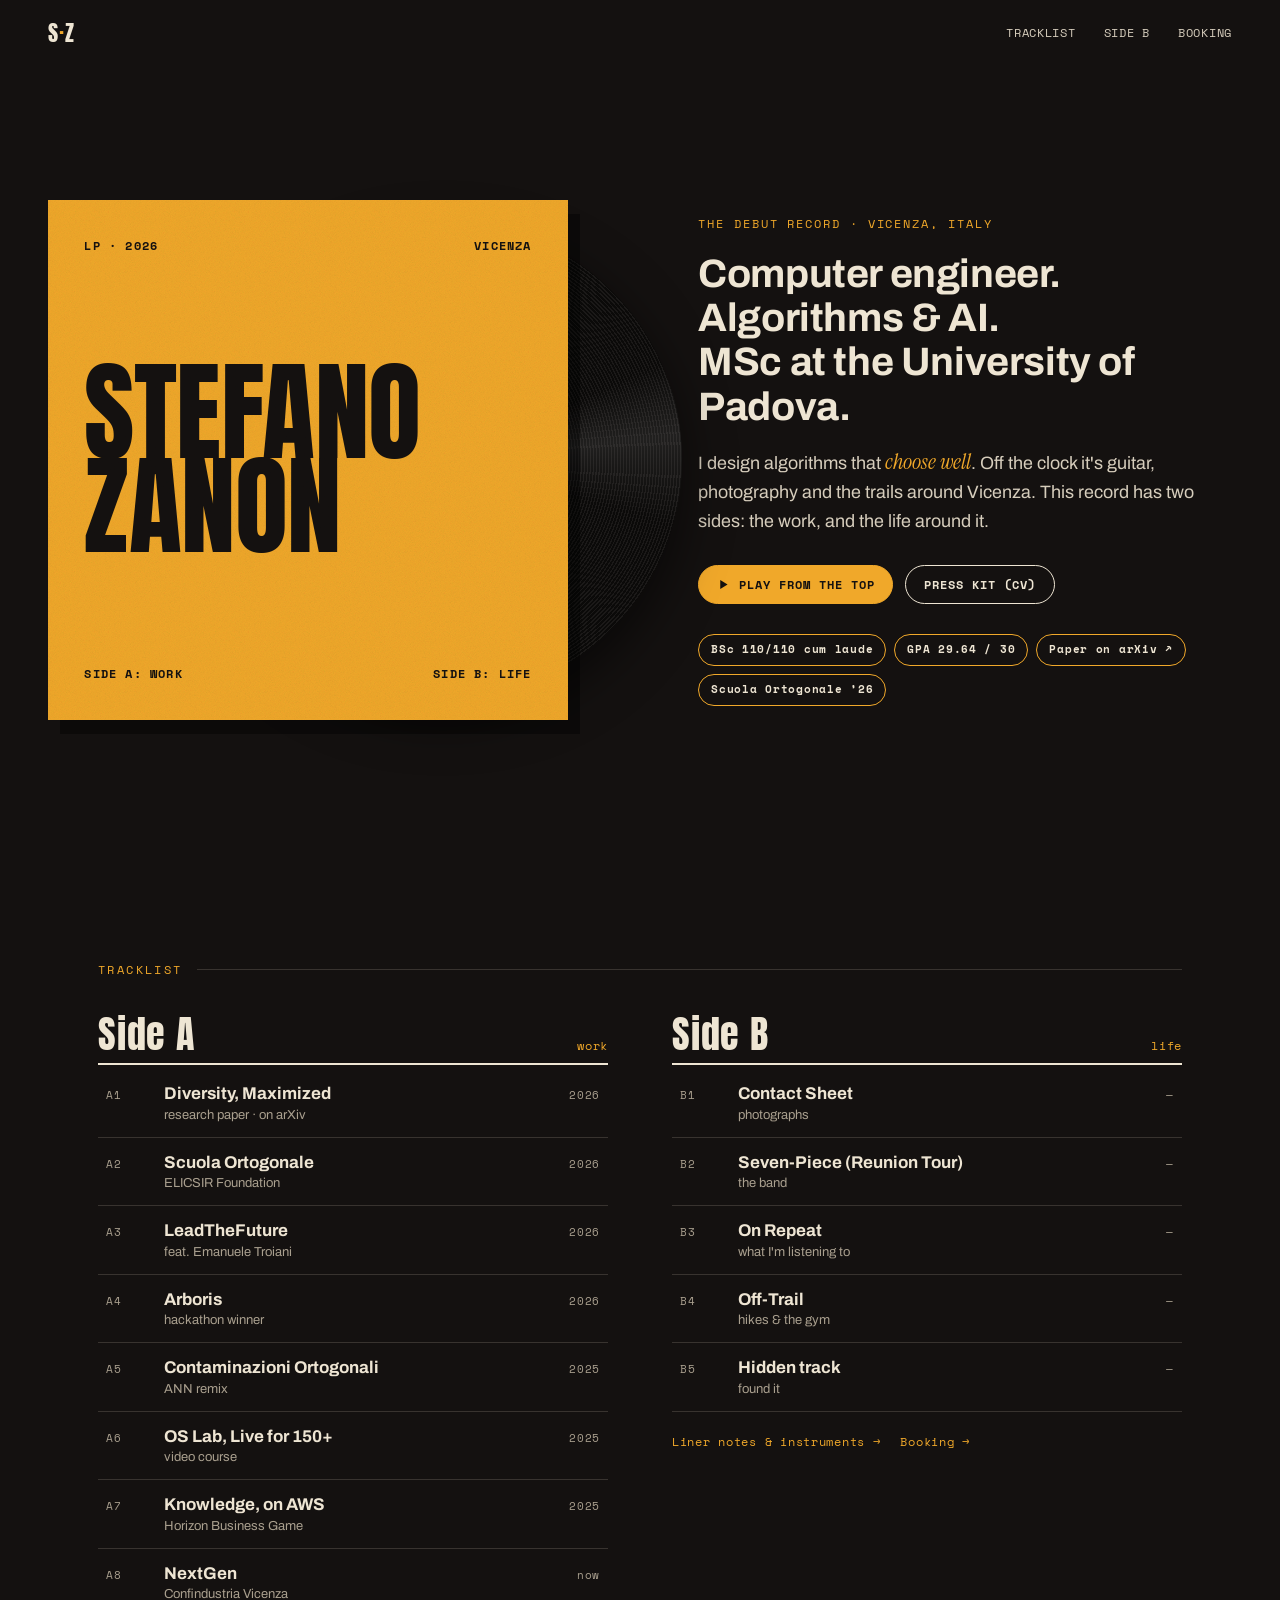
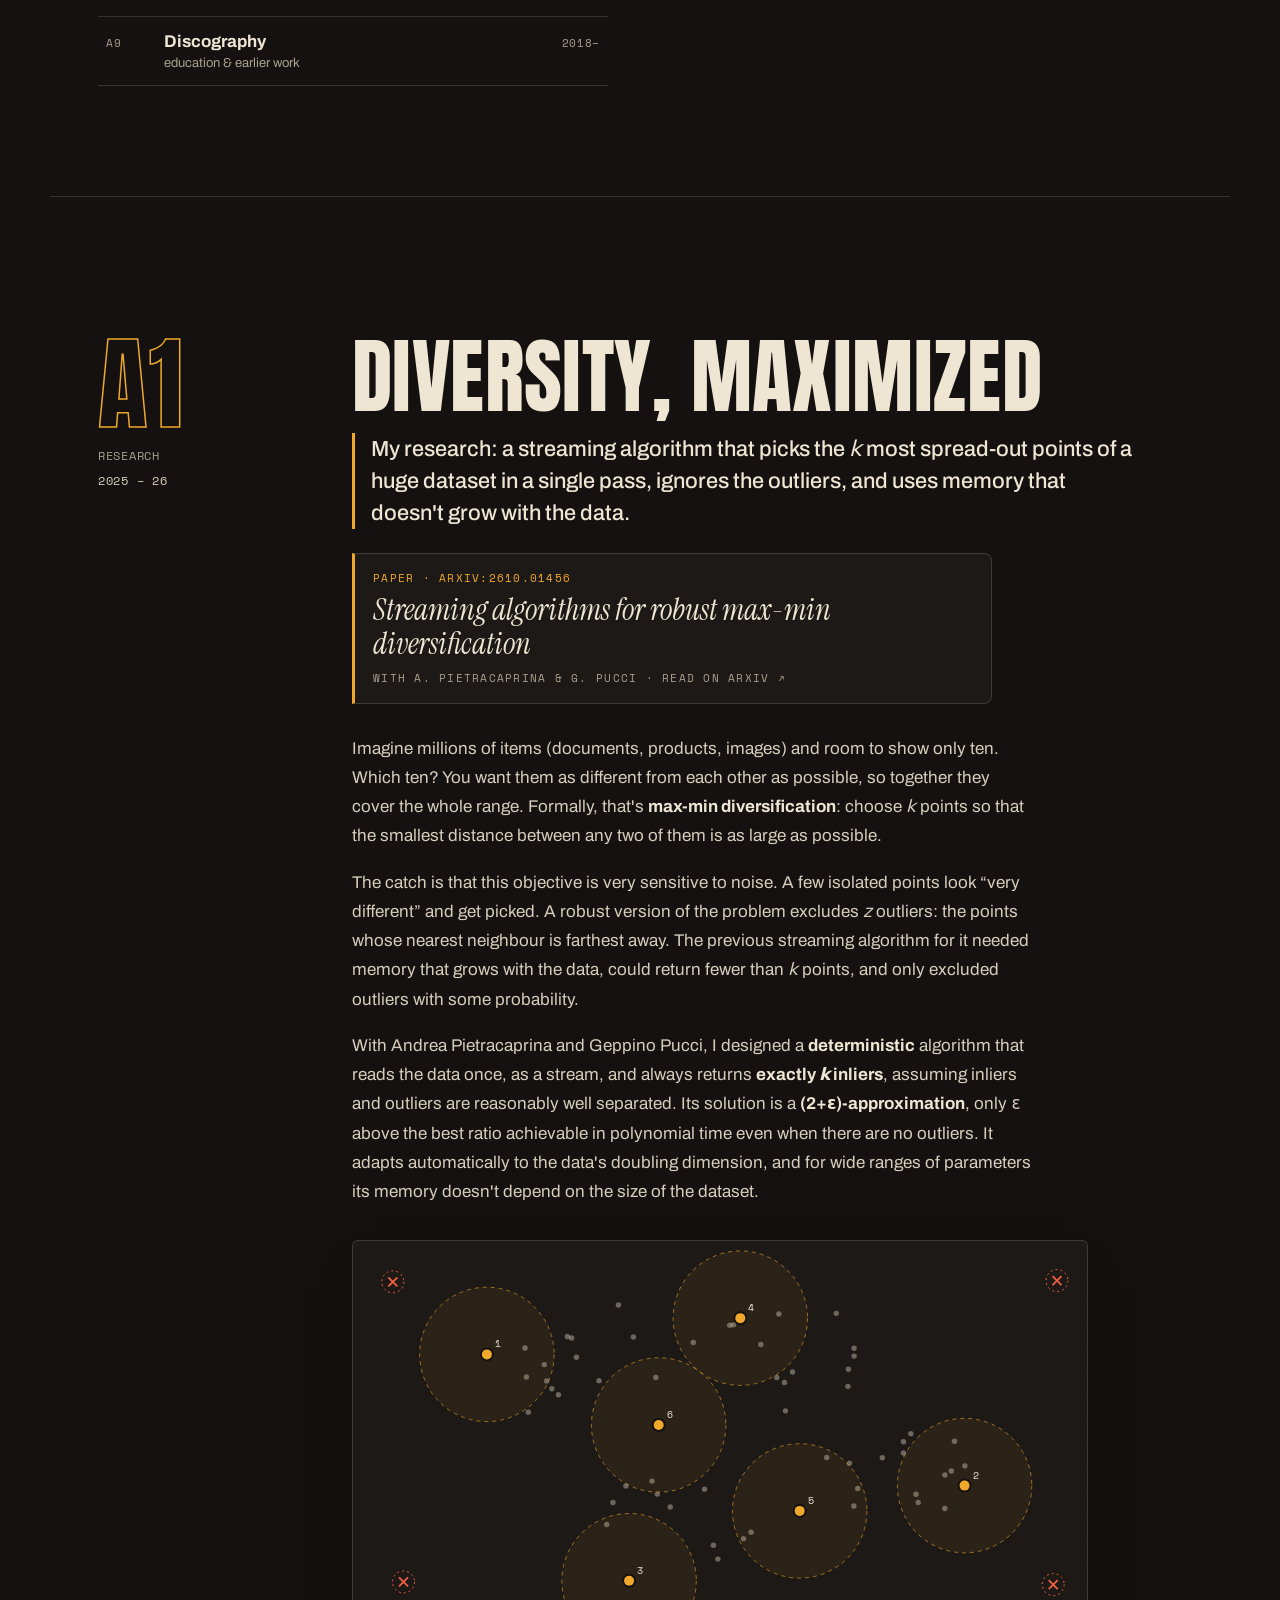
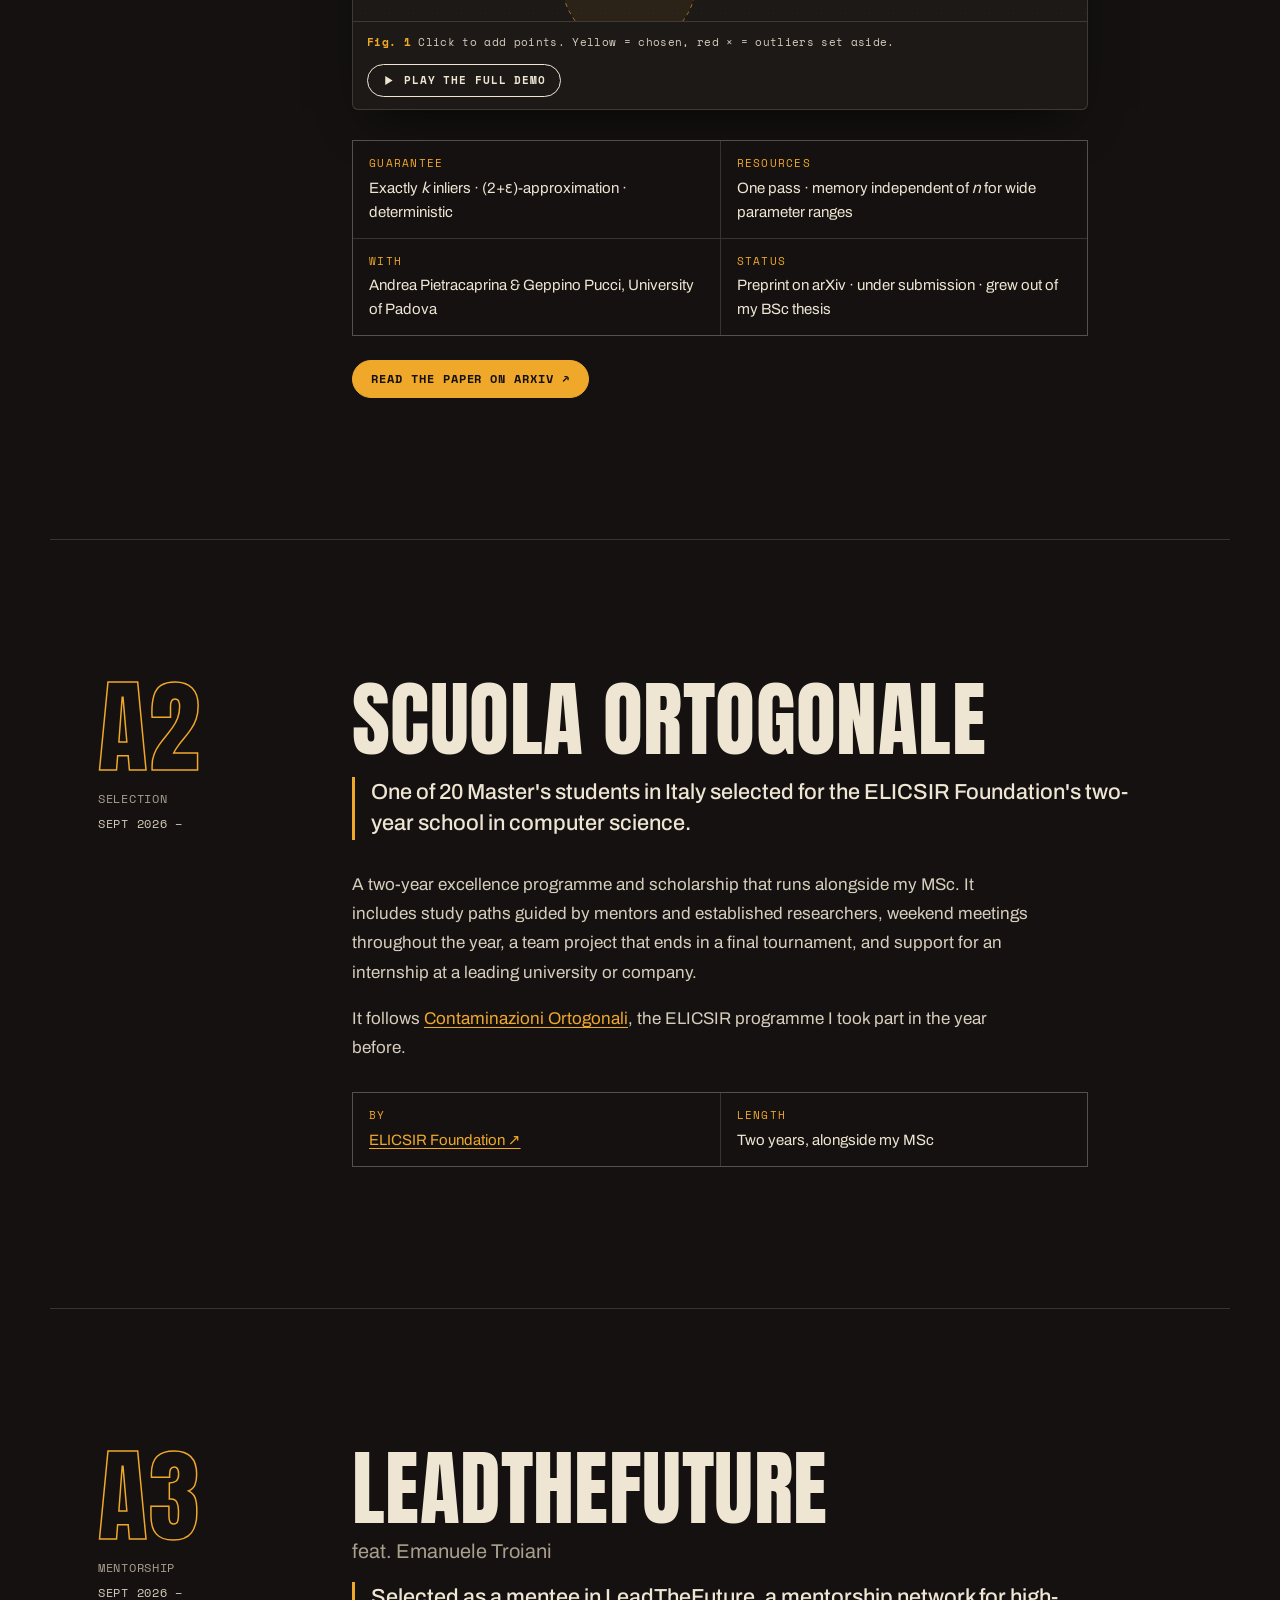
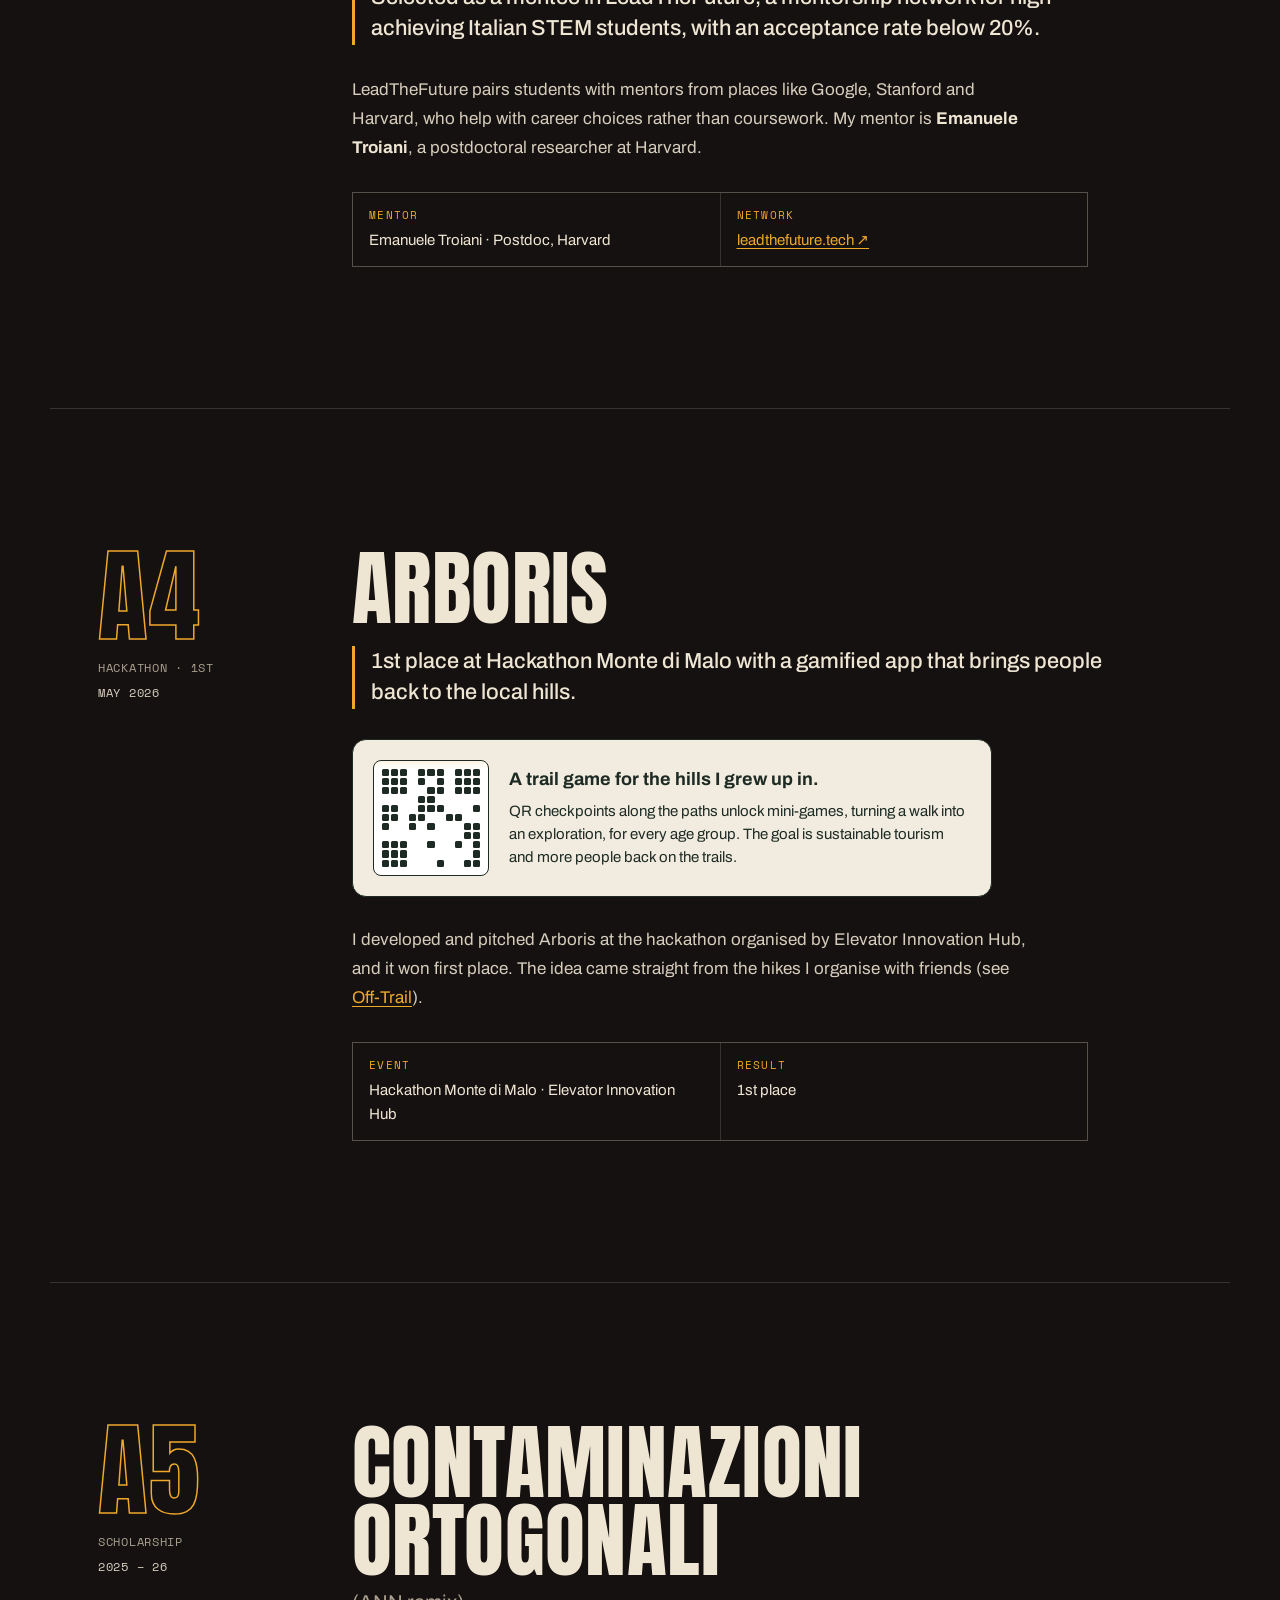
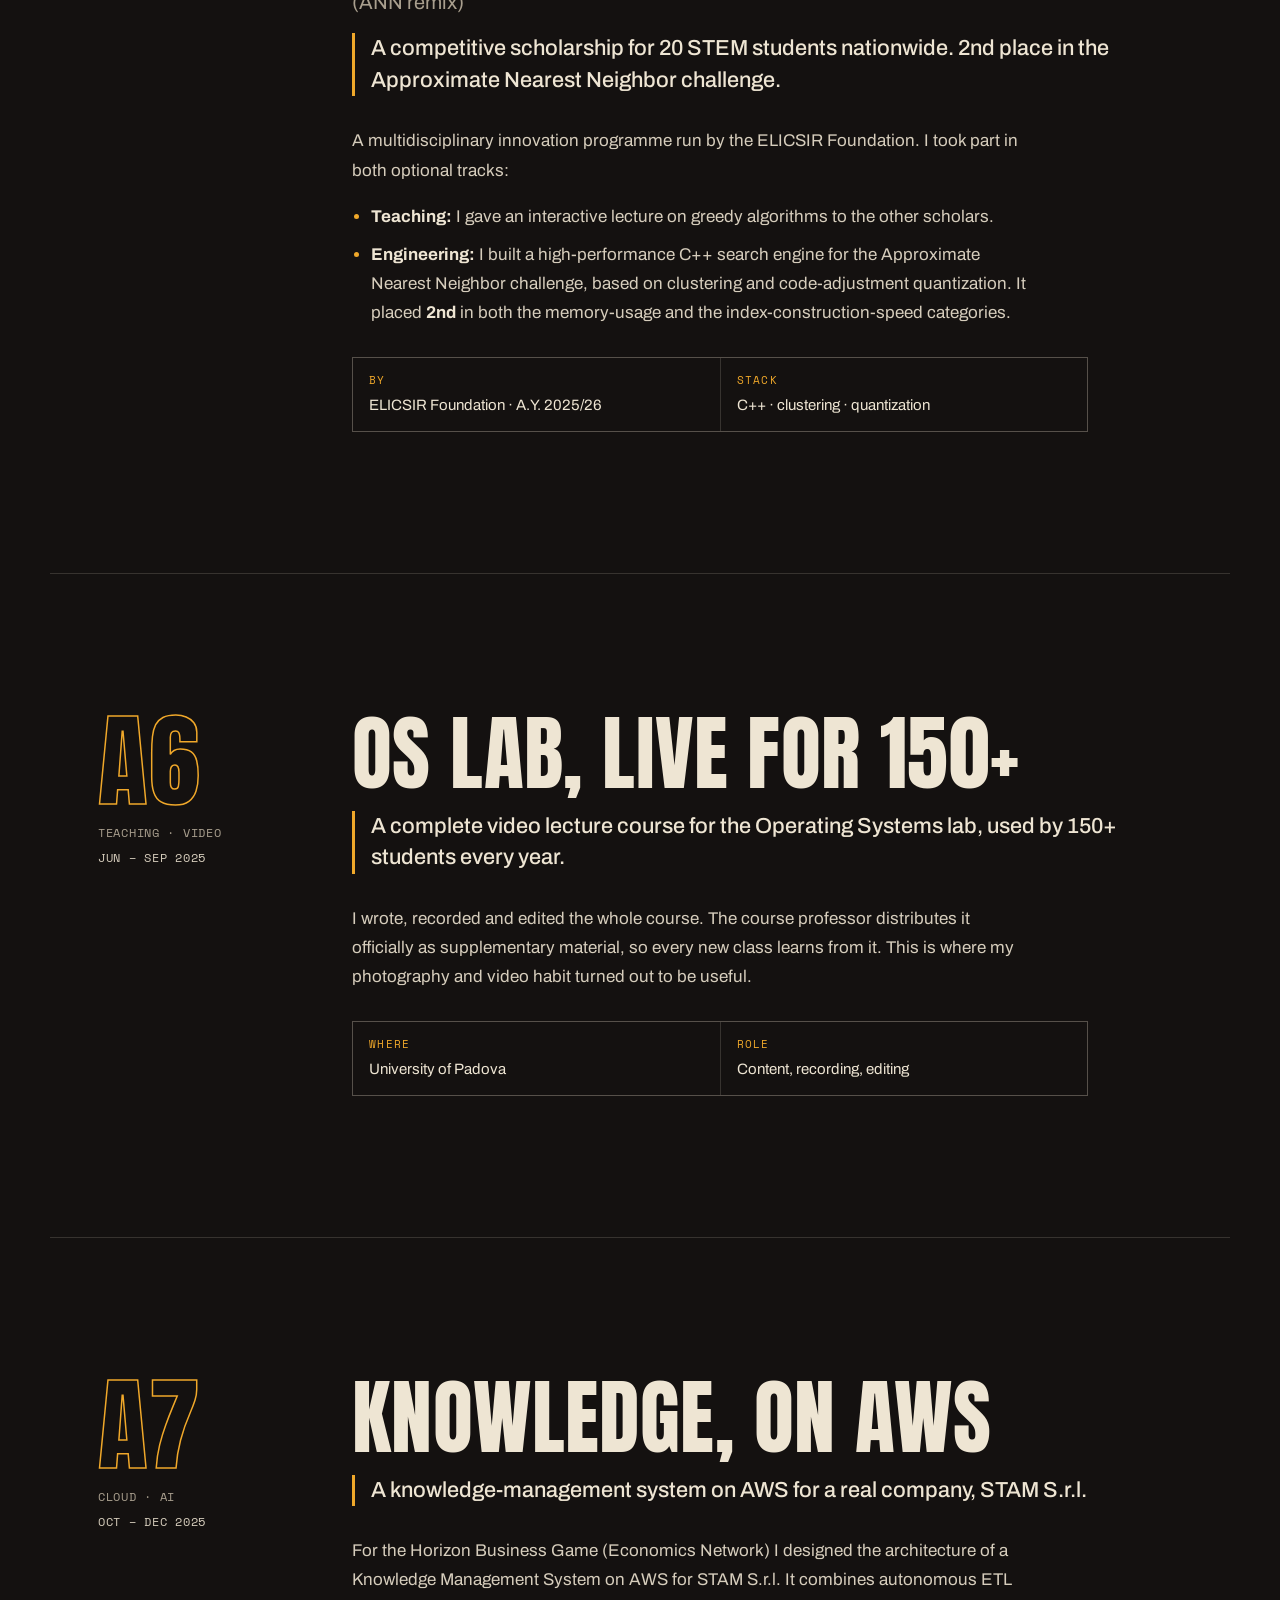
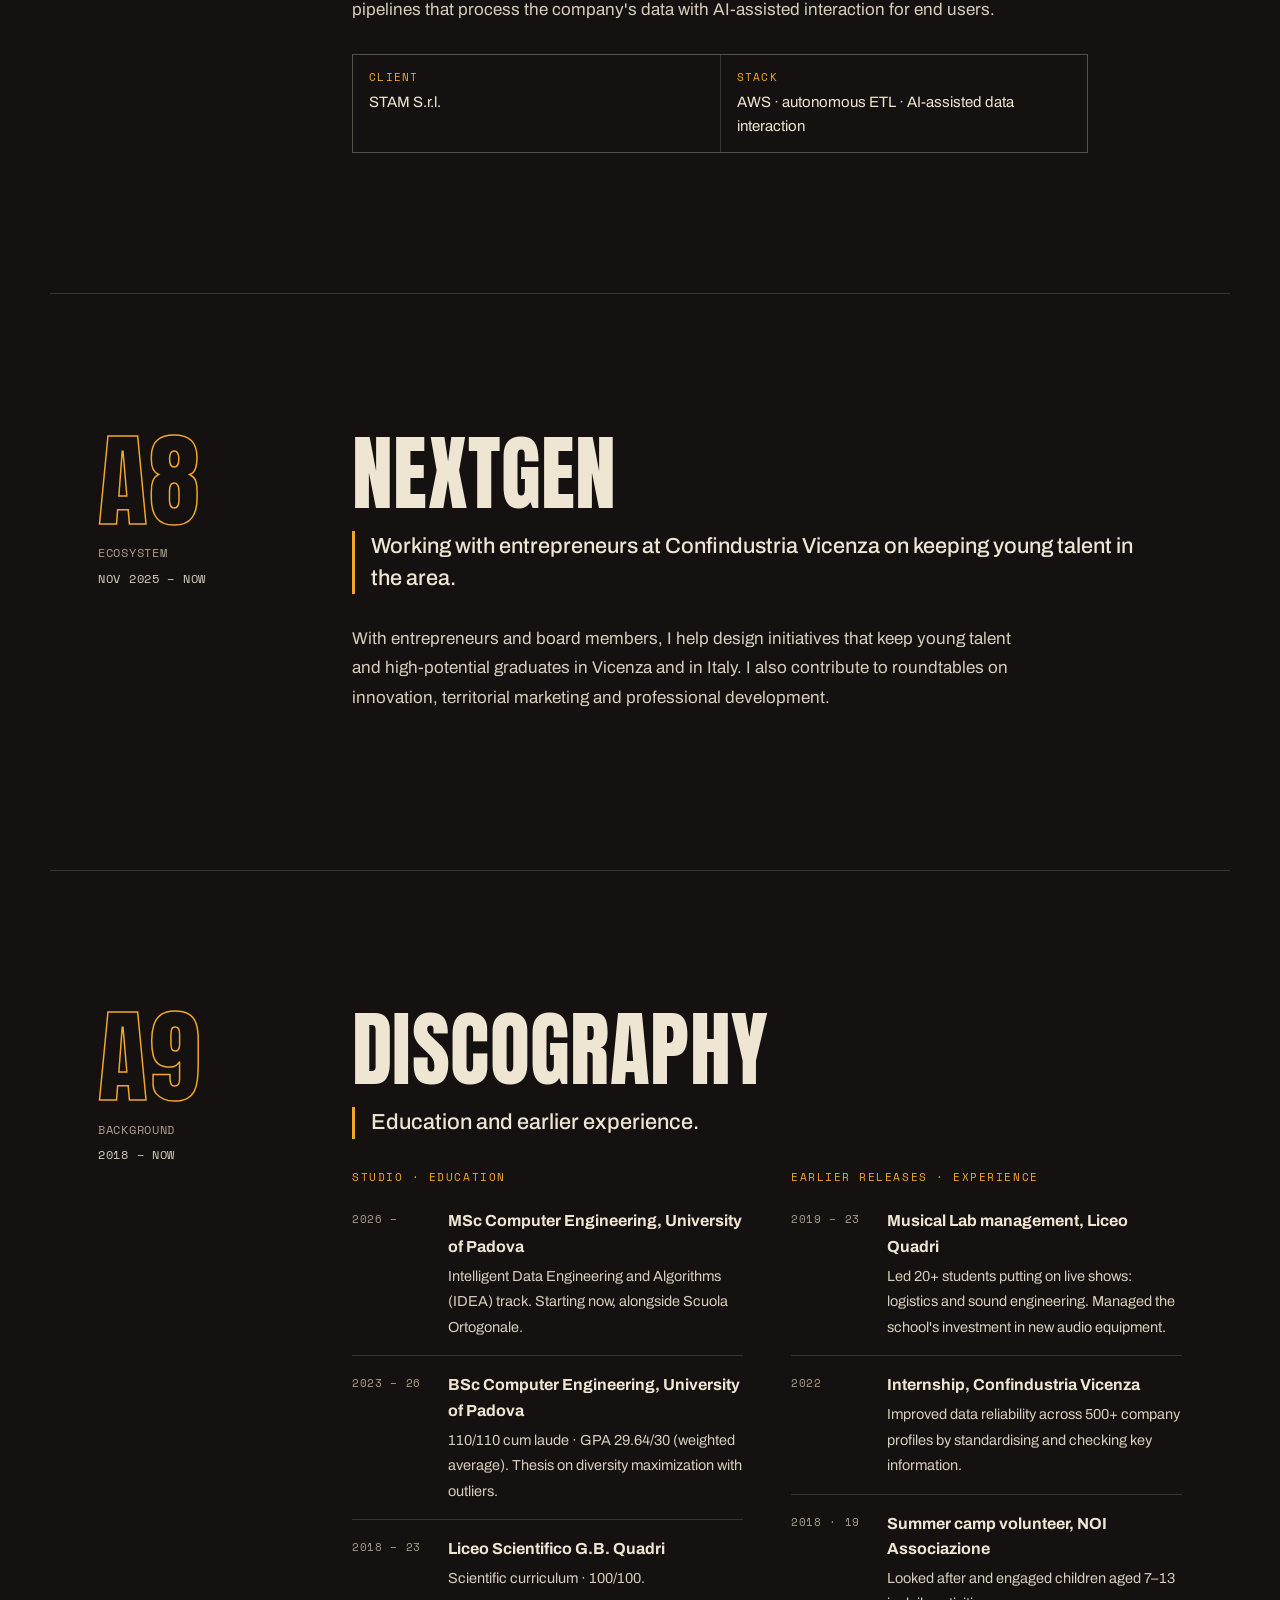
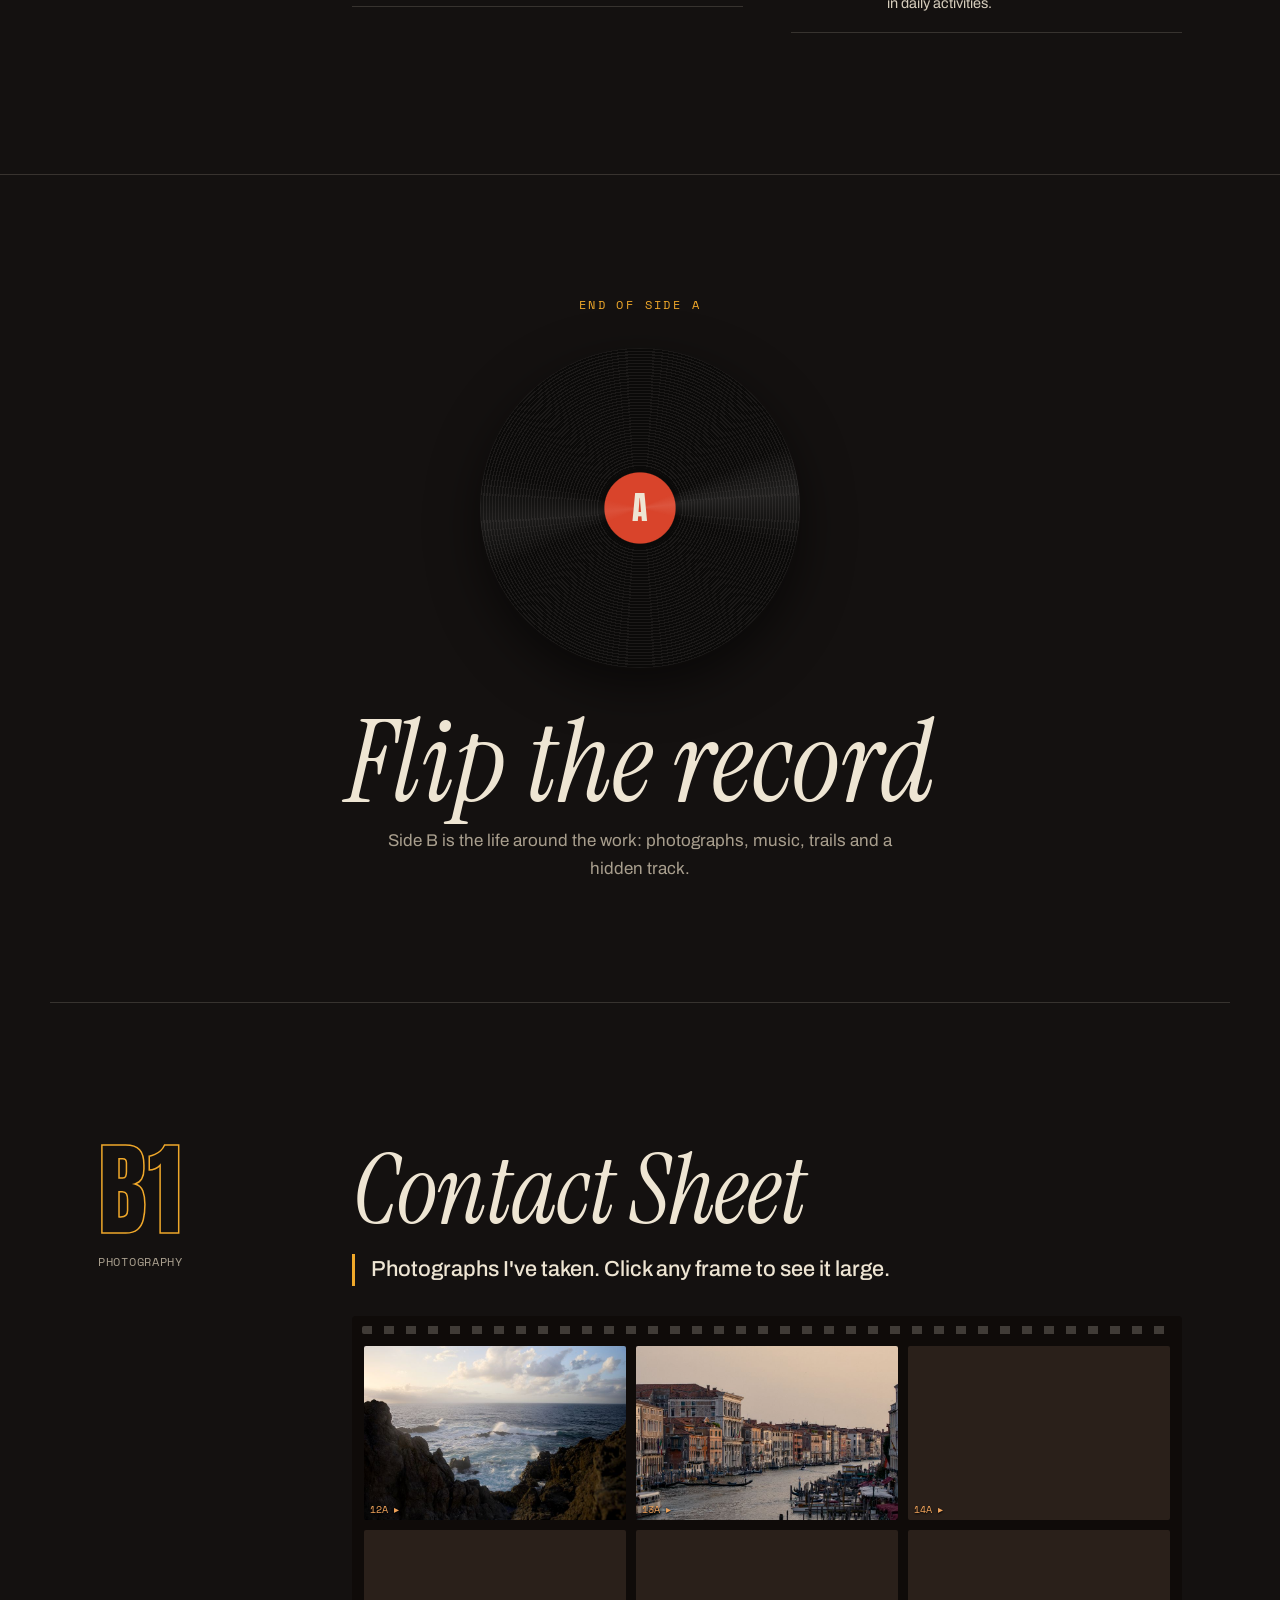
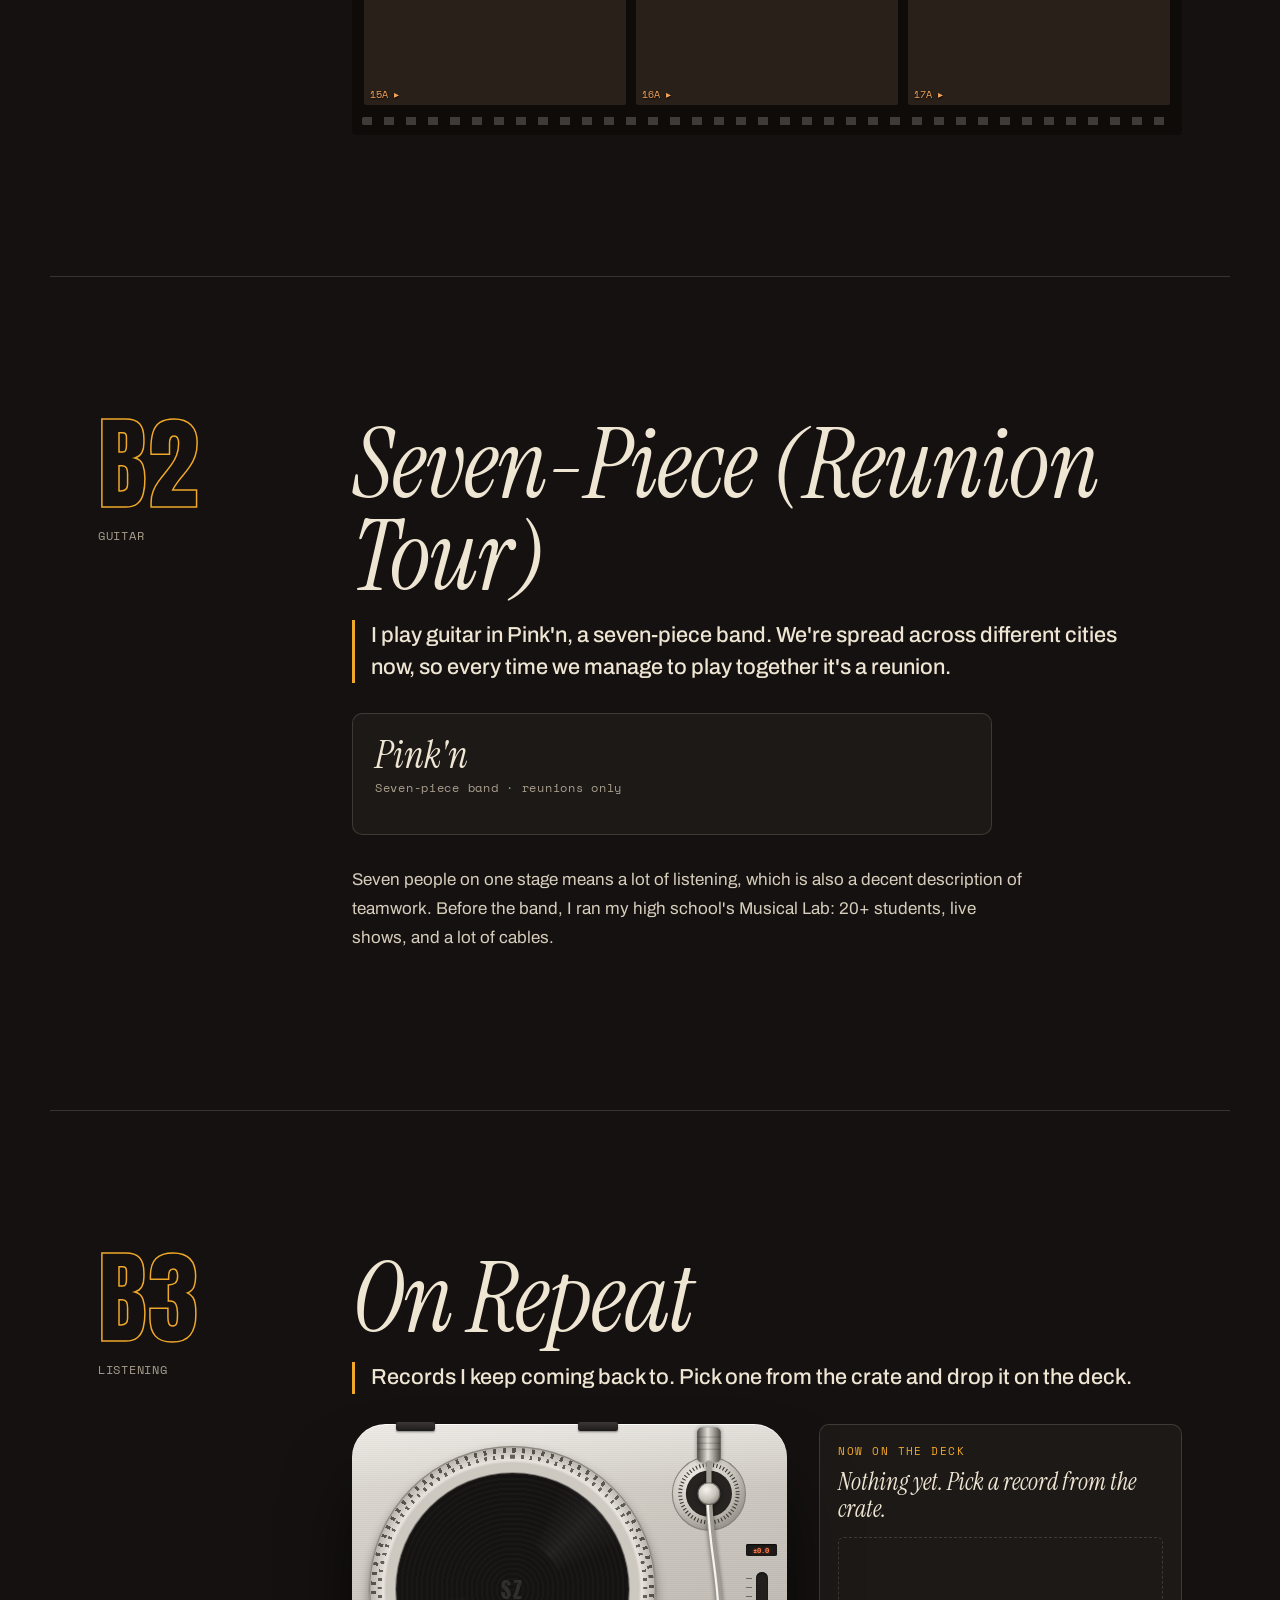
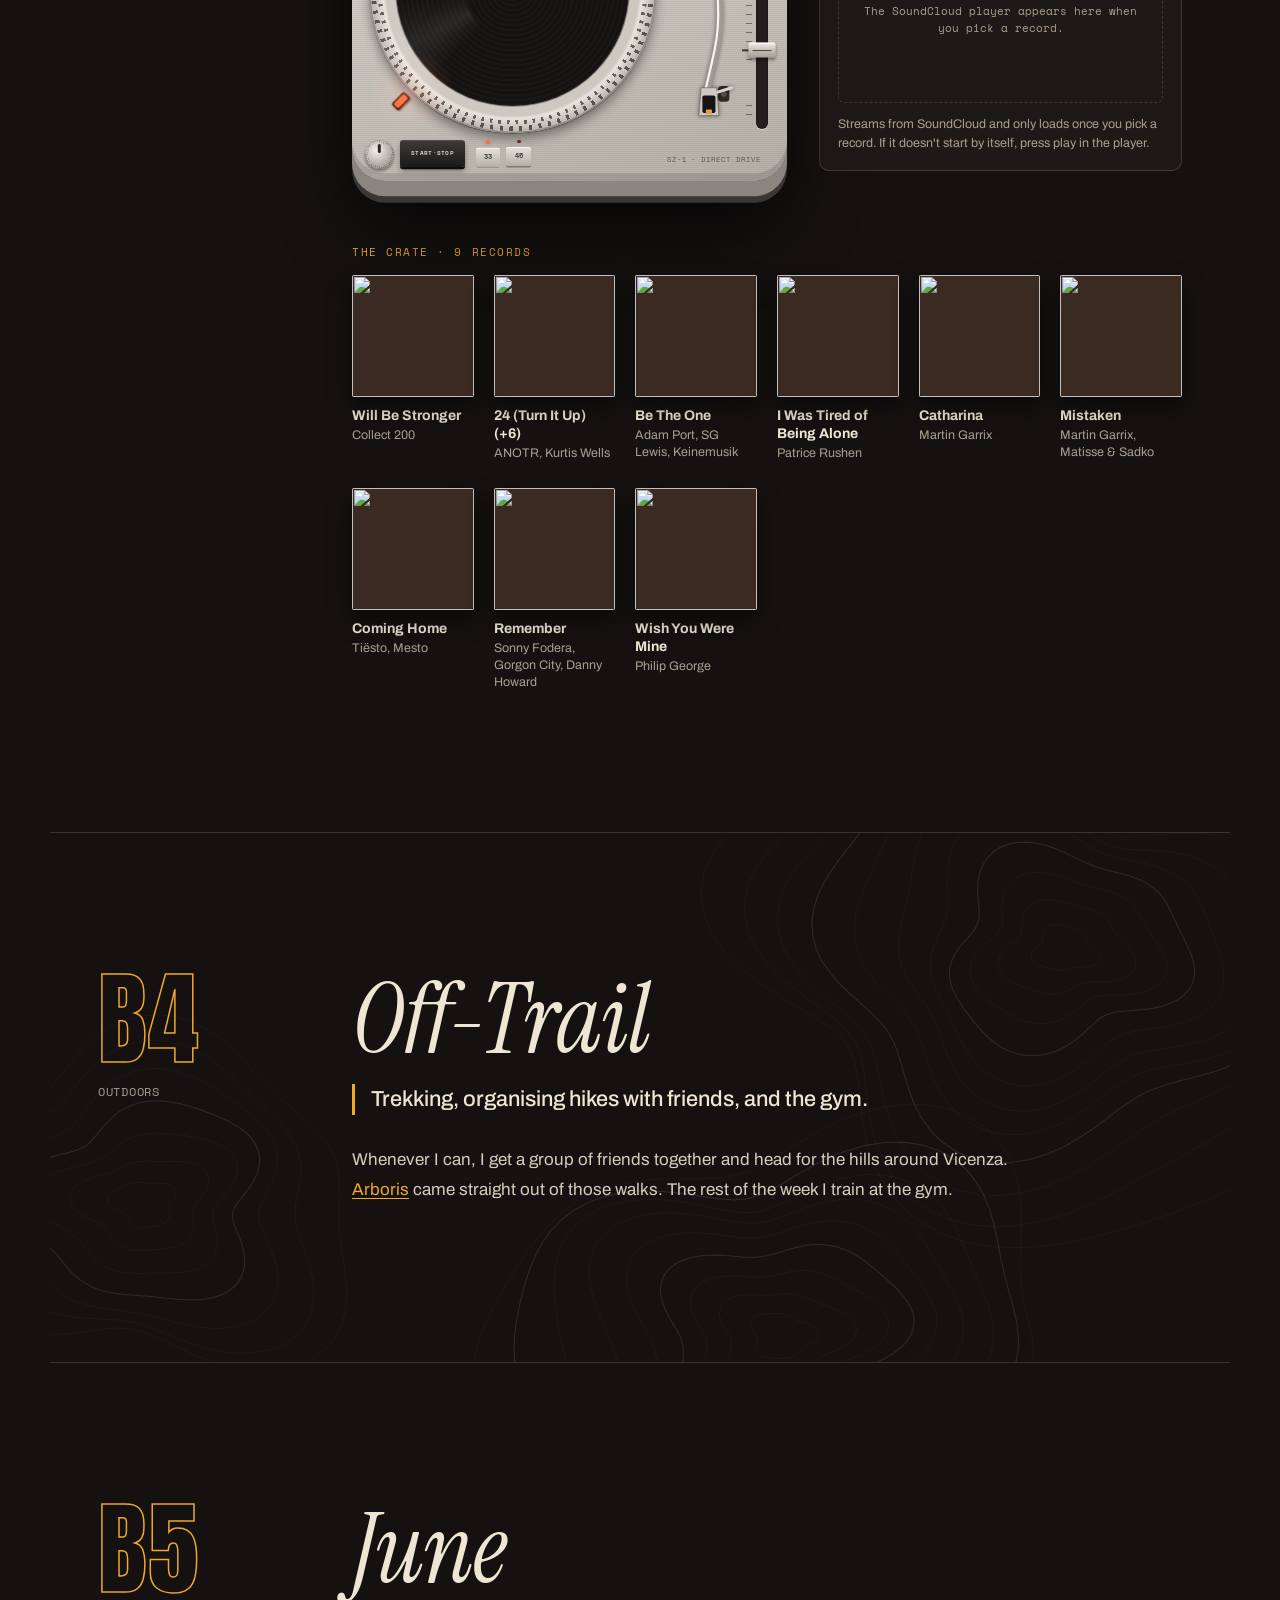
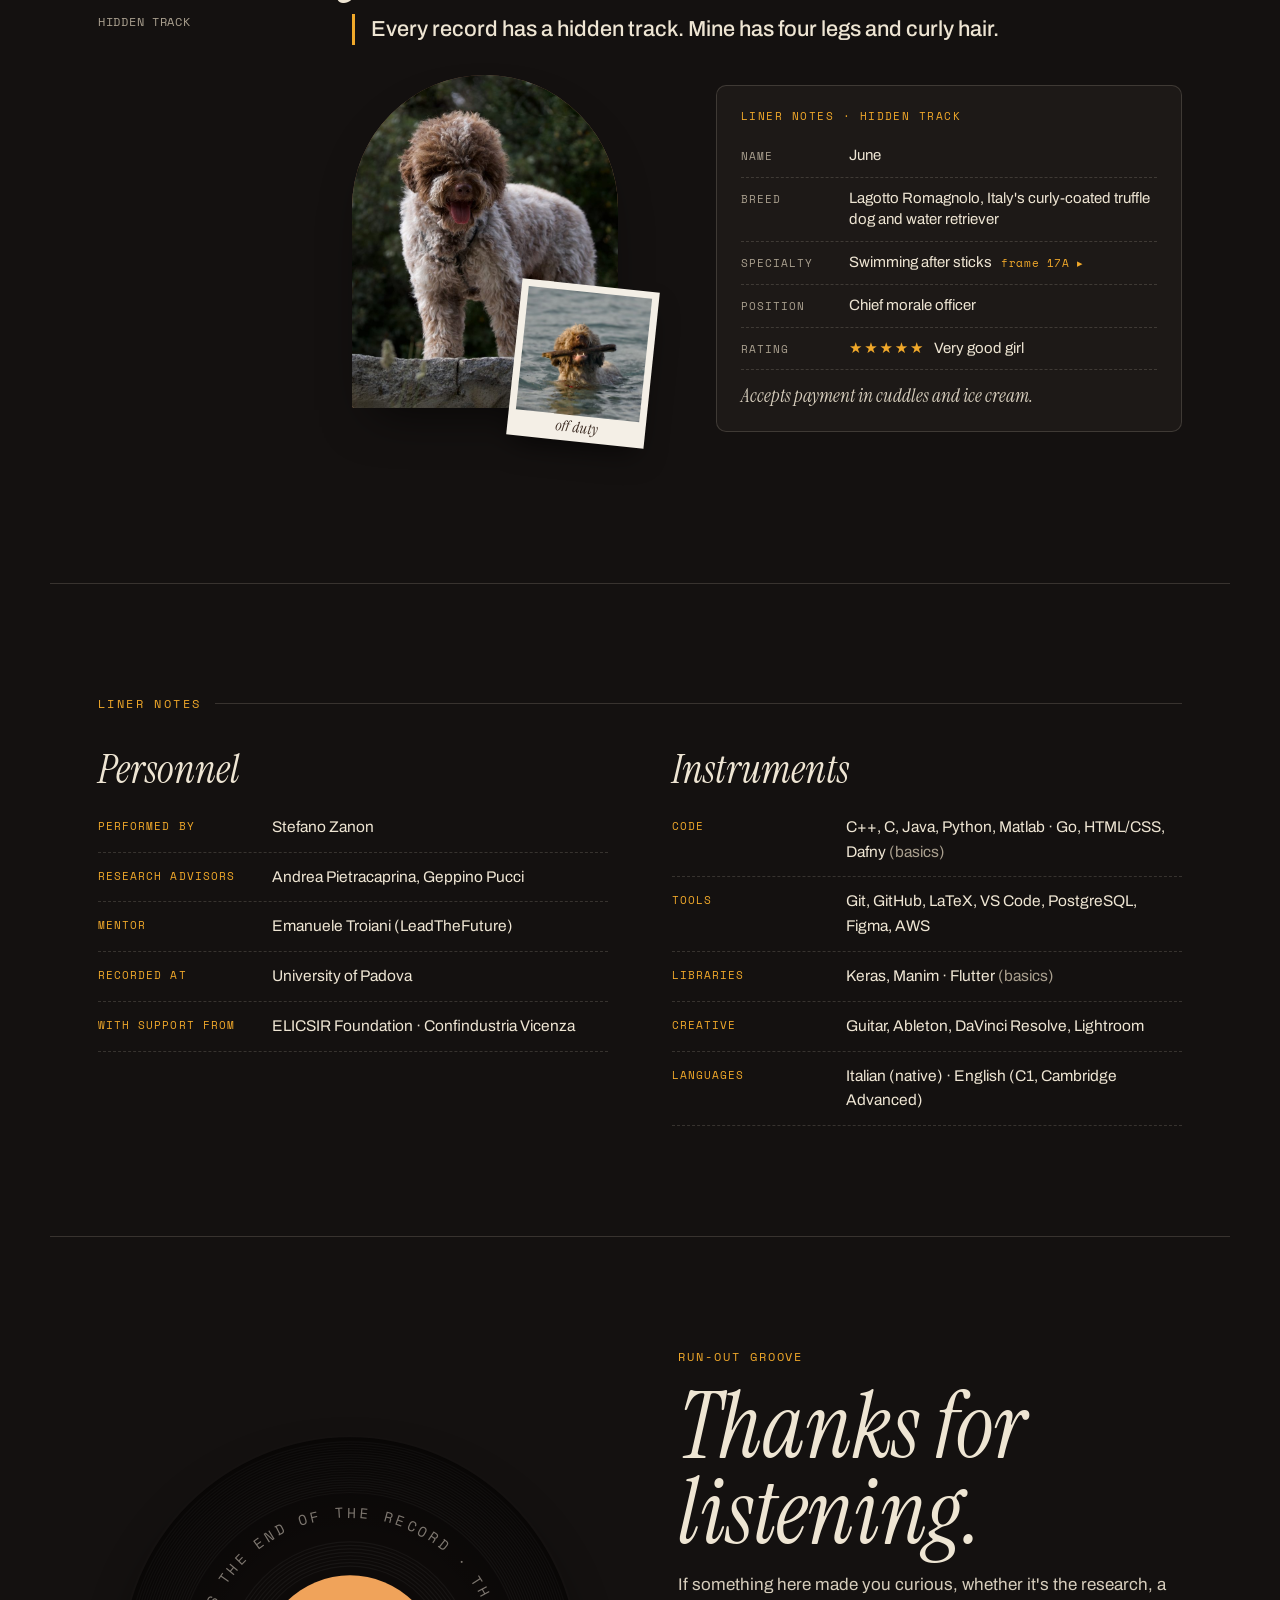
==== commit 71408a10: "Update CV" ====
--- a/index.html
+++ b/index.html
@@ -147,9 +147,9 @@
         </div>
         <div class="track__body">
           <h2 class="track__title" id="a2-t">Scuola Ortogonale</h2>
-          <p class="track__plain">Admitted to the ELICSIR Foundation's two-year school for Master's students in computer science and engineering.</p>
-          <div class="prose">
-            <p>A selective programme that runs alongside my MSc. It includes study paths guided by mentors and established researchers, weekend meetings throughout the year, a team project that ends in a final tournament, and support for an internship at a leading university or company.</p>
+          <p class="track__plain">One of 20 Master's students in Italy selected for the ELICSIR Foundation's two-year school in computer science.</p>
+          <div class="prose">
+            <p>A two-year excellence programme and scholarship that runs alongside my MSc. It includes study paths guided by mentors and established researchers, weekend meetings throughout the year, a team project that ends in a final tournament, and support for an internship at a leading university or company.</p>
             <p>It follows <a href="#a5">Contaminazioni Ortogonali</a>, the ELICSIR programme I took part in the year before.</p>
           </div>
           <dl class="facts">
@@ -167,7 +167,7 @@
         </div>
         <div class="track__body">
           <h2 class="track__title" id="a3-t">LeadTheFuture <span class="feat">feat. Emanuele Troiani</span></h2>
-          <p class="track__plain">Selected as a mentee in LeadTheFuture, a mentorship network for STEM students.</p>
+          <p class="track__plain">Selected as a mentee in LeadTheFuture, a mentorship network for high-achieving Italian STEM students, with an acceptance rate below 20%.</p>
           <div class="prose">
             <p>LeadTheFuture pairs students with mentors from places like Google, Stanford and Harvard, who help with career choices rather than coursework. My mentor is <strong>Emanuele Troiani</strong>, a postdoctoral researcher at Harvard.</p>
           </div>
--- a/css/style.css
+++ b/css/style.css
@@ -643,8 +643,10 @@
   display: grid; grid-template-columns: minmax(0, 1fr) minmax(0, 1fr); gap: clamp(36px, 6vw, 80px); align-items: center;
   border-top: 1px solid var(--line); scroll-margin-top: -40px;
 }
-.runout__disc { width: 100%; max-width: 460px; justify-self: center; }
-.runout__svg { width: 100%; height: auto; display: block; filter: drop-shadow(0 24px 40px rgba(0, 0, 0, .55)); }
+/* The shadow lives on the still wrapper, not on the spinning SVG: on iPhone a blurred
+   filter on a rotating element is drawn in a square layer, which showed as a faint rectangle. */
+.runout__disc { width: 100%; max-width: 460px; aspect-ratio: 1; justify-self: center; border-radius: 50%; box-shadow: 0 24px 40px -6px rgba(0, 0, 0, .55); }
+.runout__svg { width: 100%; height: auto; display: block; border-radius: 50%; }
 .runout__disc.is-landing .runout__svg { animation: spinDown 5s cubic-bezier(.15, .55, .25, 1) forwards; }
 @keyframes spinDown { from { rotate: 0deg; } to { rotate: 1080deg; } }
 .runout__vinyl { fill: #0d0a09; }
